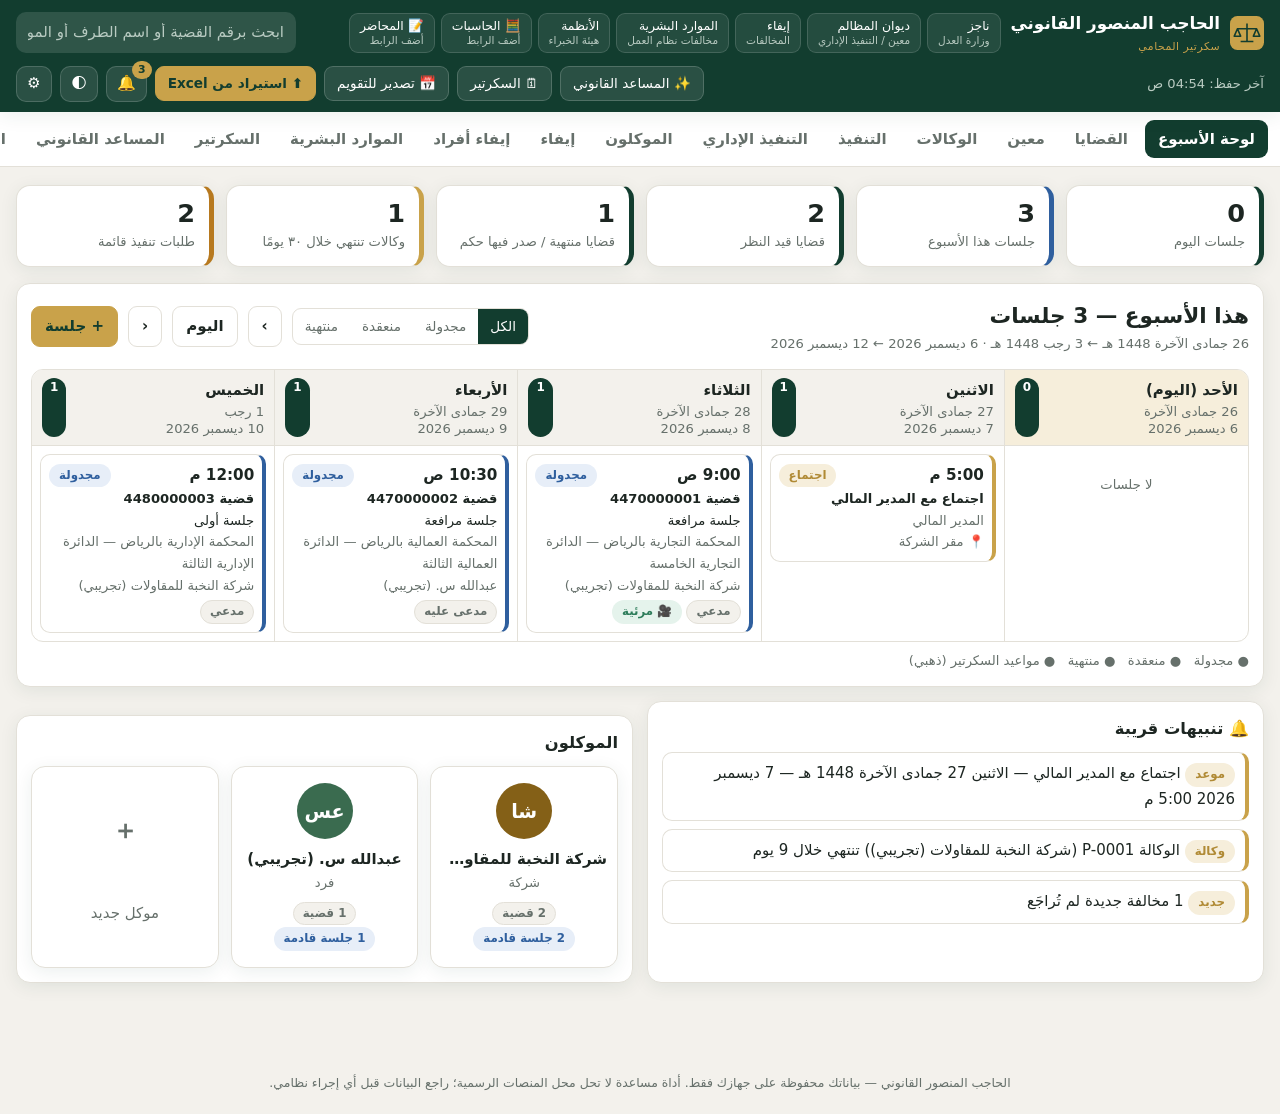
==== hajib/index.html @ d21d97fa "Add «الحاجب المنصور القانوني» legal office app (hajib/) Static single-page app for a Saudi law offic" ====
<!DOCTYPE html>
<html lang="ar" dir="rtl">
<head>
<meta charset="UTF-8">
<meta name="viewport" content="width=device-width, initial-scale=1.0">
<meta name="color-scheme" content="light dark">
<meta name="description" content="الحاجب المنصور القانوني — لوحة واحدة للقضايا والجلسات والوكالات والتنفيذ والمخالفات، مع السكرتير القانوني والتقارير">
<meta name="theme-color" content="#123d2f">
<meta name="referrer" content="no-referrer">
<title>الحاجب المنصور القانوني</title>
<link rel="icon" type="image/svg+xml" href="data:image/svg+xml,%3Csvg xmlns='http://www.w3.org/2000/svg' viewBox='0 0 64 64'%3E%3Crect width='64' height='64' rx='14' fill='%23c9a24a'/%3E%3Cpath d='M32 14v34M20 48h24M14 24h36M14 24l-6 14h12zM50 24l-6 14h12z' stroke='%23123d2f' stroke-width='3' fill='none' stroke-linejoin='round'/%3E%3C/svg%3E">
<script src="xlsx.full.min.js" defer></script>
<style>
:root{
  --pri:#123d2f; --pri-2:#1b5442; --gold:#c9a24a; --gold-2:#b08a35; --gold-soft:#f6eedb;
  --bg:#f3f1ec; --card:#fff; --line:#e3e0d8; --ink:#1d2622; --muted:#66706b;
  --ok:#2e7d5b; --ok-soft:#e5f3ec; --warn:#b7791f; --warn-soft:#fbf1df; --bad:#b23b3b; --bad-soft:#fbe9e9;
  --info:#2f5f9e; --info-soft:#e7eef8; --shadow:0 4px 18px rgba(18,61,47,.08); --r:14px;
}
:root[data-theme="dark"]{
  --pri:#0e2f24; --pri-2:#174636; --gold:#d6b25c; --gold-2:#c9a24a; --gold-soft:#3a3220;
  --bg:#0d1714; --card:#15231e; --line:#26392f; --ink:#e7eee9; --muted:#9fb1a8;
  --ok-soft:#173428; --warn-soft:#3a2f18; --bad-soft:#3a1f1f; --info-soft:#1b2a3d; --shadow:0 4px 18px rgba(0,0,0,.35);
}
@media (prefers-color-scheme:dark){
  :root:not([data-theme="light"]){
    --pri:#0e2f24; --pri-2:#174636; --gold:#d6b25c; --gold-2:#c9a24a; --gold-soft:#3a3220;
    --bg:#0d1714; --card:#15231e; --line:#26392f; --ink:#e7eee9; --muted:#9fb1a8;
    --ok-soft:#173428; --warn-soft:#3a2f18; --bad-soft:#3a1f1f; --info-soft:#1b2a3d; --shadow:0 4px 18px rgba(0,0,0,.35);
  }
}
*{box-sizing:border-box}
html,body{margin:0}
body{font-family:"Segoe UI",Tahoma,system-ui,-apple-system,sans-serif;background:var(--bg);color:var(--ink);line-height:1.65;font-size:15px}
button,input,select,textarea{font:inherit;color:inherit}
a{color:var(--gold-2)}
.hidden{display:none!important}
.muted{color:var(--muted)} .sm{font-size:.82rem} .b{font-weight:700}
/* top */
.top{background:var(--pri);color:#fff;position:sticky;top:0;z-index:40;box-shadow:var(--shadow)}
.top-row{display:flex;align-items:center;gap:10px;padding:10px 16px;flex-wrap:wrap}
.brand{display:flex;align-items:center;gap:10px;font-weight:800;font-size:1.05rem;white-space:nowrap}
.brand small{display:block;font-weight:500;font-size:.68rem;color:var(--gold);letter-spacing:.5px}
.portals{display:flex;gap:6px;flex-wrap:wrap}
.portal{background:rgba(255,255,255,.08);border:1px solid rgba(255,255,255,.14);color:#fff;text-decoration:none;border-radius:9px;padding:4px 10px;font-size:.78rem;line-height:1.3}
.portal small{display:block;color:#b9cbc2;font-size:.66rem}
.portal:hover{background:rgba(255,255,255,.16)}
.portal.gold{background:var(--gold);color:var(--pri);border-color:var(--gold)} .portal.gold small{color:var(--pri)}
.sp{flex:1}
.gsearch{position:relative;min-width:200px;flex:0 1 280px}
.gsearch input{width:100%;border:none;border-radius:10px;padding:8px 12px;background:rgba(255,255,255,.12);color:#fff}
.gsearch input::placeholder{color:#b9cbc2}
.gres{position:absolute;top:110%;inset-inline:0;background:var(--card);color:var(--ink);border-radius:10px;box-shadow:0 10px 30px rgba(0,0,0,.25);max-height:360px;overflow:auto;z-index:60}
.gres div{padding:9px 12px;border-bottom:1px solid var(--line);cursor:pointer}
.gres div:hover{background:var(--gold-soft)}
.ibtn{background:rgba(255,255,255,.1);border:1px solid rgba(255,255,255,.16);color:#fff;border-radius:10px;height:36px;min-width:36px;padding:0 10px;cursor:pointer;position:relative}
.ibtn:hover{background:rgba(255,255,255,.2)}
.dot-n{position:absolute;top:-6px;inset-inline-start:-6px;background:var(--gold);color:var(--pri);border-radius:20px;font-size:.68rem;padding:0 6px;font-weight:800}
.tool-row{display:flex;gap:8px;padding:0 16px 10px;flex-wrap:wrap;align-items:center}
.tbtn{background:rgba(255,255,255,.1);border:1px solid rgba(255,255,255,.18);color:#fff;border-radius:9px;padding:5px 12px;cursor:pointer;font-size:.85rem}
.tbtn.gold{background:var(--gold);color:var(--pri);border-color:var(--gold);font-weight:700}
.nav{display:flex;gap:4px;overflow-x:auto;background:var(--card);border-bottom:1px solid var(--line);padding:8px 12px;position:sticky;z-index:30;scrollbar-width:thin}
.nav button{border:none;background:transparent;padding:7px 13px;border-radius:9px;cursor:pointer;white-space:nowrap;color:var(--muted);font-weight:600}
.nav button.on{background:var(--pri);color:#fff}
.nav button:hover:not(.on){background:var(--gold-soft);color:var(--ink)}
main{max-width:1280px;margin:0 auto;padding:18px 16px 70px}
h1{font-size:1.35rem;margin:0}
.head{display:flex;align-items:center;gap:10px;flex-wrap:wrap;margin-bottom:14px}
/* kpis */
.kpis{display:grid;grid-template-columns:repeat(auto-fit,minmax(150px,1fr));gap:12px;margin-bottom:16px}
.kpi{background:var(--card);border:1px solid var(--line);border-radius:var(--r);padding:12px 14px;box-shadow:var(--shadow);border-inline-start:5px solid var(--pri)}
.kpi b{display:block;font-size:1.6rem;line-height:1.2}
.kpi span{color:var(--muted);font-size:.82rem}
.kpi.g{border-inline-start-color:var(--gold)} .kpi.r{border-inline-start-color:var(--bad)} .kpi.o{border-inline-start-color:var(--warn)} .kpi.i{border-inline-start-color:var(--info)}
.card{background:var(--card);border:1px solid var(--line);border-radius:var(--r);box-shadow:var(--shadow);padding:14px}
.card+.card{margin-top:14px}
.card h3{margin:0 0 10px;font-size:1.02rem}
/* buttons */
.btn{border:1px solid var(--line);background:var(--card);border-radius:9px;padding:7px 13px;cursor:pointer;font-weight:600;white-space:nowrap}
.btn:hover{border-color:var(--gold)}
.btn.p{background:var(--pri);border-color:var(--pri);color:#fff}
.btn.g{background:var(--gold);border-color:var(--gold);color:var(--pri)}
.btn.d{color:var(--bad)} .btn.d:hover{border-color:var(--bad)}
.btn.s{padding:4px 9px;font-size:.8rem}
.seg{display:inline-flex;border:1px solid var(--line);border-radius:9px;overflow:hidden;background:var(--card)}
.seg button{border:none;background:transparent;padding:6px 12px;cursor:pointer;font-size:.85rem;color:var(--muted)}
.seg button.on{background:var(--pri);color:#fff}
.filters{display:flex;gap:8px;flex-wrap:wrap;align-items:center;margin-bottom:12px}
.filters input,.filters select{border:1px solid var(--line);background:var(--card);border-radius:9px;padding:7px 10px}
.filters input[type=search]{flex:1;min-width:180px}
/* pills */
.pill{display:inline-block;border-radius:20px;padding:1px 9px;font-size:.74rem;font-weight:700;white-space:nowrap;border:1px solid transparent}
.p-ok{background:var(--ok-soft);color:var(--ok)} .p-warn{background:var(--warn-soft);color:var(--warn)} .p-bad{background:var(--bad-soft);color:var(--bad)}
.p-info{background:var(--info-soft);color:var(--info)} .p-mut{background:var(--bg);color:var(--muted);border-color:var(--line)} .p-gold{background:var(--gold-soft);color:var(--gold-2)}
/* tables */
.tw{overflow-x:auto;border:1px solid var(--line);border-radius:12px;background:var(--card)}
table.t{width:100%;border-collapse:collapse;font-size:.88rem}
table.t th{background:var(--pri);color:#fff;text-align:start;padding:9px 10px;font-weight:700;white-space:nowrap;position:sticky;top:0}
table.t td{padding:9px 10px;border-bottom:1px solid var(--line);vertical-align:top}
table.t tr:hover td{background:var(--gold-soft)}
table.t tr.click{cursor:pointer}
.acts{display:flex;gap:4px;flex-wrap:wrap}
.empty{padding:28px;text-align:center;color:var(--muted)}
/* week */
.week{display:grid;grid-template-columns:repeat(var(--cols,5),minmax(170px,1fr));gap:0;border:1px solid var(--line);border-radius:12px;overflow:hidden;background:var(--card)}
.wcol{border-inline-start:1px solid var(--line);min-height:260px;display:flex;flex-direction:column}
.wcol:first-child{border-inline-start:none}
.whead{background:var(--bg);padding:8px 10px;border-bottom:1px solid var(--line);display:flex;justify-content:space-between;gap:6px}
.whead.today{background:var(--gold-soft)}
.whead b{display:block} .whead .sm{line-height:1.3}
.wbody{padding:8px;display:flex;flex-direction:column;gap:8px;flex:1}
.sess{border:1px solid var(--line);border-inline-start:4px solid var(--info);border-radius:10px;padding:8px;cursor:pointer;background:var(--card);font-size:.82rem}
.sess:hover{border-color:var(--gold)}
.sess.held{border-inline-start-color:var(--ok)} .sess.ended{border-inline-start-color:var(--muted)} .sess.ev{border-inline-start-color:var(--gold)}
.sess .tm{font-weight:800;font-size:.95rem;display:flex;justify-content:space-between;align-items:center}
.cnt{background:var(--pri);color:#fff;border-radius:20px;padding:0 8px;font-size:.75rem;font-weight:700}
/* client tiles */
.tiles{display:grid;grid-template-columns:repeat(auto-fill,minmax(150px,1fr));gap:12px}
.tile{background:var(--card);border:1px solid var(--line);border-radius:var(--r);padding:16px 10px;text-align:center;cursor:pointer;box-shadow:var(--shadow)}
.tile:hover{border-color:var(--gold);transform:translateY(-2px)}
.av{width:56px;height:56px;border-radius:50%;margin:0 auto 8px;display:grid;place-items:center;color:#fff;font-weight:800;font-size:1.2rem}
/* modal */
#modals .ov{position:fixed;inset:0;background:rgba(6,20,15,.55);display:grid;place-items:center;padding:14px;z-index:100}
.md{background:var(--card);border-radius:16px;width:100%;max-width:560px;max-height:92vh;display:flex;flex-direction:column;box-shadow:0 20px 60px rgba(0,0,0,.4);border:1px solid var(--line)}
.md.lg{max-width:980px}
.md-h{background:var(--pri);color:#fff;padding:13px 16px;border-radius:16px 16px 0 0;display:flex;align-items:center;gap:8px}
.md-h .x{margin-inline-start:auto;background:rgba(255,255,255,.12);border:none;color:#fff;border-radius:8px;width:32px;height:32px;cursor:pointer}
.md-b{padding:16px;overflow:auto}
.md-f{padding:12px 16px;border-top:1px solid var(--line);display:flex;gap:8px;flex-wrap:wrap}
.fg{display:grid;grid-template-columns:1fr 1fr;gap:10px 12px}
.fd label{display:block;font-weight:600;font-size:.84rem;margin-bottom:4px}
.fd input,.fd select,.fd textarea{width:100%;border:1px solid var(--line);background:var(--bg);border-radius:9px;padding:8px 10px}
.fd textarea{min-height:76px;resize:vertical}
.fd.full{grid-column:1/-1}
.fd .hint{color:var(--muted);font-size:.76rem;margin-top:3px}
.tabs{display:flex;gap:4px;flex-wrap:wrap;border-bottom:1px solid var(--line);margin:-4px 0 12px;padding-bottom:8px}
.tabs button{border:1px solid var(--line);background:var(--card);border-radius:8px;padding:5px 11px;cursor:pointer;font-size:.84rem}
.tabs button.on{background:var(--pri);color:#fff;border-color:var(--pri)}
.kv{display:grid;grid-template-columns:repeat(auto-fit,minmax(200px,1fr));gap:8px}
.kv div{background:var(--bg);border:1px solid var(--line);border-radius:9px;padding:7px 10px}
.kv span{display:block;color:var(--muted);font-size:.74rem}
.note{border:1px solid var(--line);border-inline-start:4px solid var(--gold);border-radius:10px;padding:8px 10px;margin-bottom:8px;background:var(--card)}
.banner{border-radius:12px;padding:10px 14px;margin-bottom:12px;border:1px solid var(--line)}
.banner.w{background:var(--warn-soft);border-color:#ecd6a8} .banner.i{background:var(--info-soft)} .banner.r{background:var(--bad-soft)}
.chat{display:flex;flex-direction:column;gap:8px;max-height:420px;overflow:auto;padding:4px}
.msg{padding:9px 12px;border-radius:12px;white-space:pre-wrap;max-width:92%}
.msg.u{background:var(--pri);color:#fff;align-self:flex-start}
.msg.a{background:var(--bg);border:1px solid var(--line);align-self:flex-end}
.chips{display:flex;gap:6px;flex-wrap:wrap;margin:8px 0}
.chip{border:1px solid var(--line);background:var(--card);border-radius:20px;padding:4px 11px;cursor:pointer;font-size:.8rem}
.chip:hover{border-color:var(--gold)}
.drop{border:2px dashed var(--line);border-radius:12px;padding:18px;text-align:center;color:var(--muted);cursor:pointer}
.drop:hover,.drop.on{border-color:var(--gold);color:var(--gold-2)}
#toasts{position:fixed;bottom:18px;left:50%;transform:translateX(-50%);z-index:300;display:flex;flex-direction:column;gap:6px;align-items:center}
.toast{background:var(--pri);color:#fff;padding:9px 16px;border-radius:11px;box-shadow:var(--shadow);font-weight:600}
.toast.ok{background:var(--ok)} .toast.err{background:var(--bad)}
.grid2{display:grid;grid-template-columns:1fr 1fr;gap:14px}
@media(max-width:760px){.top{position:static}.portal small{display:none}.portal{padding:3px 8px}.tool-row .tbtn{padding:4px 8px;font-size:.8rem}.gsearch{flex:1 1 100%}.grid2,.fg{grid-template-columns:1fr}.brand small{display:none}.week{grid-template-columns:1fr}.wcol{border-inline-start:none;border-top:1px solid var(--line);min-height:auto}}
footer{text-align:center;color:var(--muted);font-size:.78rem;padding:20px}
</style>
</head>
<body>
<header class="top">
  <div class="top-row">
    <div class="brand">
      <svg width="34" height="34" viewBox="0 0 64 64"><rect width="64" height="64" rx="14" fill="#c9a24a"/><path d="M32 14v34M20 48h24M14 24h36M14 24l-6 14h12zM50 24l-6 14h12z" stroke="#123d2f" stroke-width="3" fill="none" stroke-linejoin="round"/></svg>
      <div>الحاجب المنصور القانوني<small id="brandSub">سكرتير المحامي</small></div>
    </div>
    <nav class="portals" id="portals"></nav>
    <span class="sp"></span>
    <div class="gsearch"><input id="gq" placeholder="ابحث برقم القضية أو اسم الطرف أو الموكل..." autocomplete="off"><div class="gres hidden" id="gres"></div></div>
  </div>
  <div class="tool-row">
    <span class="sm" style="color:#b9cbc2" id="lastSave">—</span>
    <span class="sp"></span>
    <button class="tbtn" data-act="go" data-v="assistant">✨ المساعد القانوني</button>
    <button class="tbtn" data-act="go" data-v="secretary">🗓 السكرتير</button>
    <button class="tbtn" data-act="exportICS" title="أضف الجلسات والمواعيد لتقويم جوالك مع التنبيهات">📅 تصدير للتقويم</button>
    <button class="tbtn gold" data-act="openImport">⬆ استيراد من Excel</button>
    <button class="ibtn" data-act="alerts" title="التنبيهات">🔔<span class="dot-n hidden" id="alertN"></span></button>
    <button class="ibtn" data-act="theme" title="الوضع الليلي">🌓</button>
    <button class="ibtn" data-act="settings" title="الإعدادات">⚙</button>
  </div>
</header>
<nav class="nav" id="nav"></nav>
<main id="app"></main>
<footer>الحاجب المنصور القانوني — بياناتك محفوظة على جهازك فقط. أداة مساعدة لا تحل محل المنصات الرسمية؛ راجع البيانات قبل أي إجراء نظامي.</footer>
<div id="modals"></div>
<div id="toasts"></div>

<script>
"use strict";
/* ======================================================================
   الحاجب المنصور القانوني — تطبيق ويب في ملف واحد
   التخزين: IndexedDB (بيانات + مستندات) مع قفل وتشفير اختياري AES-GCM
   ====================================================================== */

/* ---------------- IndexedDB ---------------- */
const DB_NAME="hajib_db";let _db=null;
function openDB(){return new Promise((res,rej)=>{const r=indexedDB.open(DB_NAME,1);
  r.onupgradeneeded=e=>{const d=e.target.result;["kv","files"].forEach(s=>{if(!d.objectStoreNames.contains(s))d.createObjectStore(s);});};
  r.onsuccess=e=>{_db=e.target.result;res(_db);};r.onerror=()=>rej(r.error);});}
const idb=(store,mode,fn)=>new Promise((res,rej)=>{const q=fn(_db.transaction(store,mode).objectStore(store));q.onsuccess=()=>res(q.result);q.onerror=()=>rej(q.error);});
const idbGet=(s,k)=>idb(s,"readonly",o=>o.get(k));
const idbSet=(s,k,v)=>idb(s,"readwrite",o=>o.put(v,k));
const idbDel=(s,k)=>idb(s,"readwrite",o=>o.delete(k));
const idbKeys=s=>idb(s,"readonly",o=>o.getAllKeys());

/* ---------------- Crypto ---------------- */
let KEY=null;
const b64={enc:b=>{const u=new Uint8Array(b);let s="";for(let i=0;i<u.length;i+=32768)s+=String.fromCharCode.apply(null,u.subarray(i,i+32768));return btoa(s);},
  dec:s=>{const bin=atob(s);const a=new Uint8Array(bin.length);for(let i=0;i<bin.length;i++)a[i]=bin.charCodeAt(i);return a;}};
async function deriveKey(pass,salt){const base=await crypto.subtle.importKey("raw",new TextEncoder().encode(pass),"PBKDF2",false,["deriveKey"]);
  return crypto.subtle.deriveKey({name:"PBKDF2",salt:b64.dec(salt),iterations:150000,hash:"SHA-256"},base,{name:"AES-GCM",length:256},false,["encrypt","decrypt"]);}
async function encObj(k,o){const iv=crypto.getRandomValues(new Uint8Array(12));const ct=await crypto.subtle.encrypt({name:"AES-GCM",iv},k,new TextEncoder().encode(JSON.stringify(o)));return{enc:true,iv:b64.enc(iv),ct:b64.enc(ct)};}
async function decObj(k,w){const pt=await crypto.subtle.decrypt({name:"AES-GCM",iv:b64.dec(w.iv)},k,b64.dec(w.ct));return JSON.parse(new TextDecoder().decode(pt));}
async function encBlob(k,blob){const iv=crypto.getRandomValues(new Uint8Array(12));const ct=await crypto.subtle.encrypt({name:"AES-GCM",iv},k,await blob.arrayBuffer());return{enc:true,iv:b64.enc(iv),ct:b64.enc(ct),type:blob.type};}
async function decBlob(k,w){const pt=await crypto.subtle.decrypt({name:"AES-GCM",iv:b64.dec(w.iv)},k,b64.dec(w.ct));return new Blob([pt],{type:w.type||""});}
async function putFile(id,blob){await idbSet("files",id,KEY?await encBlob(KEY,blob):blob);}
async function getFile(id){const v=await idbGet("files",id);if(!v)return null;if(v.enc){if(!KEY)throw new Error("locked");return decBlob(KEY,v);}return v;}

/* ---------------- State ---------------- */
const DEF_SETTINGS={office:"",lawyer:"",remindMins:"30,10",appealDays:30,violP1:60,violP2:60,calcUrl:"",minutesUrl:"",apiKey:"",model:"claude-sonnet-5-5",notify:false,letterhead:true};
let S={clients:[],cases:[],poas:[],execs:[],viols:[],events:[],laws:[],changes:[],settings:{...DEF_SETTINGS}};
let saveT=null;
function save(){clearTimeout(saveT);saveT=setTimeout(async()=>{try{await idbSet("kv","state",KEY?await encObj(KEY,S):S);
  $("#lastSave").textContent="آخر حفظ: "+new Date().toLocaleTimeString("ar-SA-u-nu-latn",{hour:"2-digit",minute:"2-digit"});}catch(e){toast("تعذّر الحفظ: "+e.message,"err");}},200);}
async function load(){let s=await idbGet("kv","state");if(s&&s.enc)s=await decObj(KEY,s);
  if(s&&s.cases){S=Object.assign({clients:[],cases:[],poas:[],execs:[],viols:[],events:[],laws:[],changes:[]},s);S.settings={...DEF_SETTINGS,...(s.settings||{})};}}
function logChange(text,ref){S.changes.unshift({id:uid(),at:new Date().toISOString(),text,ref:ref||null,read:false});if(S.changes.length>500)S.changes.length=500;}

/* ---------------- Utils ---------------- */
const $=(q,r=document)=>r.querySelector(q);
const $$=(q,r=document)=>[...r.querySelectorAll(q)];
const uid=()=>Date.now().toString(36)+Math.random().toString(36).slice(2,8);
const esc=t=>String(t==null?"":t).replace(/[&<>"']/g,c=>({"&":"&amp;","<":"&lt;",">":"&gt;",'"':"&quot;","'":"&#39;"}[c]));
const num=v=>{const n=Number(String(v==null?"":v).replace(/[٠-٩]/g,d=>"٠١٢٣٤٥٦٧٨٩".indexOf(d)).replace(/[^\d.\-]/g,""));return isNaN(n)?0:n;};
const money=v=>num(v).toLocaleString("en-US")+" ر.س";
const pad=n=>String(n).padStart(2,"0");
const isoD=d=>d.getFullYear()+"-"+pad(d.getMonth()+1)+"-"+pad(d.getDate());
const todayISO=()=>isoD(new Date());
const addDays=(iso,n)=>{const d=new Date(iso+"T00:00:00");d.setDate(d.getDate()+Number(n));return isoD(d);};
const dt=(date,time)=>new Date((date||todayISO())+"T"+(time||"00:00")+":00");
function daysTo(iso){if(!iso)return null;const a=new Date(iso+"T00:00:00"),b=new Date(todayISO()+"T00:00:00");return Math.round((a-b)/864e5);}
const FG=new Intl.DateTimeFormat("ar-SA-u-ca-gregory-nu-latn",{day:"numeric",month:"long",year:"numeric"});
const FH=new Intl.DateTimeFormat("ar-SA-u-ca-islamic-umalqura-nu-latn",{day:"numeric",month:"long",year:"numeric"});
const FHs=new Intl.DateTimeFormat("ar-SA-u-ca-islamic-umalqura-nu-latn",{day:"numeric",month:"long"});
const FW=new Intl.DateTimeFormat("ar-SA",{weekday:"long"});
const gD=iso=>iso?FG.format(new Date(iso+"T12:00:00")):"—";
const hD=iso=>iso?FH.format(new Date(iso+"T12:00:00")):"—";
const wD=iso=>iso?FW.format(new Date(iso+"T12:00:00")):"";
const both=iso=>iso?`${wD(iso)} ${hD(iso)} — ${gD(iso)}`:"—";
function tm(t){if(!t)return"";let[h,m]=t.split(":").map(Number);const p=h<12?"ص":"م";h=h%12||12;return h+":"+pad(m)+" "+p;}
function initials(n){const p=String(n||"؟").trim().split(/\s+/);return(p[0]||"")[0]+((p[1]||"")[0]||"");}
const PAL=["#123d2f","#7a4b2b","#2f5f9e","#5a3d6b","#8a2d3b","#3a6b4f","#846017","#255e70"];
const colorOf=s=>{let h=0;for(const c of String(s))h=(h*31+c.charCodeAt(0))>>>0;return PAL[h%PAL.length];};
function toast(m,k=""){const e=document.createElement("div");e.className="toast "+k;e.textContent=m;$("#toasts").appendChild(e);setTimeout(()=>e.remove(),2800);}
function download(blob,name){const u=URL.createObjectURL(blob);const a=document.createElement("a");a.href=u;a.download=name;document.body.appendChild(a);a.click();a.remove();setTimeout(()=>URL.revokeObjectURL(u),5000);}
const humanSize=b=>b<1024?b+" B":b<1048576?(b/1024).toFixed(1)+" KB":(b/1048576).toFixed(1)+" MB";
const clientName=id=>(S.clients.find(c=>c.id===id)||{}).name||"";
const getCase=id=>S.cases.find(c=>c.id===id);
function remainPill(d,warnAt=30){if(d==null)return'<span class="pill p-mut">—</span>';if(d<0)return`<span class="pill p-mut">منتهية منذ ${-d} يوم</span>`;
  if(d===0)return'<span class="pill p-bad">اليوم</span>';return`<span class="pill ${d<=7?"p-bad":d<=warnAt?"p-warn":"p-ok"}">${d} يوم</span>`;}

/* ---------------- Labels ---------------- */
const CASE_ST={open:["قيد النظر","p-info"],judged:["صدر فيها حكم","p-gold"],closed:["منتهية","p-mut"]};
const SESS_ST={scheduled:["مجدولة","p-info"],held:["منعقدة","p-ok"],ended:["منتهية","p-mut"]};
const CAT={najiz:"ناجز — وزارة العدل",muin:"معين — ديوان المظالم"};
const EXEC_ST={active:["قيد التنفيذ","p-info"],waiting:["بانتظار الرد","p-warn"],paid:["مسدد","p-ok"],ended:["منتهي","p-mut"]};
const VSRC={efaa:"إيفاء — المنشآت",ind:"إيفاء أفراد",hrsd:"الموارد البشرية"};
const VST={unpaid:["لم تُسدَّد","p-bad"],paid:["مسدَّدة","p-ok"],objection:["عليها اعتراض أو تسوية","p-warn"],enforce:["محوّلة للتنفيذ","p-bad"]};
const pill=(map,k)=>{const v=map[k]||[k||"—","p-mut"];return`<span class="pill ${v[1]}">${esc(v[0])}</span>`;};

/* ---------------- Derived ---------------- */
function allSessions(){const out=[];S.cases.forEach(c=>(c.sessions||[]).forEach(s=>out.push({...s,caseId:c.id,c})));return out.sort((a,b)=>dt(a.date,a.time)-dt(b.date,b.time));}
function nextSession(c){const t=todayISO();return(c.sessions||[]).filter(s=>s.date>=t&&s.status!=="ended").sort((a,b)=>dt(a.date,a.time)-dt(b.date,b.time))[0]||null;}
function lastSession(c){const t=todayISO();return(c.sessions||[]).filter(s=>s.date<t).sort((a,b)=>dt(b.date,b.time)-dt(a.date,a.time))[0]||null;}
function priority(c){const n=nextSession(c);const d=n?daysTo(n.date):null;if(d!=null&&d<=3)return["عاجل","p-bad",0];if(d!=null&&d<=14)return["متابعة","p-warn",1];return["مستقر","p-ok",2];}
function appealInfo(j){const base=j.received||j.date;if(!base)return null;const days=Number(j.appealDays||S.settings.appealDays||30);const end=addDays(base,days);return{end,left:daysTo(end)};}
function violDeadlines(v){if(!v.date)return null;const p1=addDays(v.date,S.settings.violP1),p2=addDays(p1,S.settings.violP2);const l1=daysTo(p1),l2=daysTo(p2);
  let action,left,cls;if(v.status==="paid"){action="مسددة — لا إجراء";left=null;cls="p-ok";}
  else if(l1>=0){action="تقديم تظلم أمام الجهة المصدرة";left=l1;cls=l1<=7?"p-bad":"p-info";}
  else if(l2>=0){action="التظلم أمام ديوان المظالم قبل انتهاء المهلة";left=l2;cls=l2<=7?"p-bad":"p-warn";}
  else{action="انتهت المهل — مراجعة قانونية";left=null;cls="p-mut";}
  return{p1,p2,l1,l2,action,left,cls};}
function alertsList(){const out=[];const now=new Date();
  allSessions().forEach(s=>{if(s.status==="ended")return;const ms=dt(s.date,s.time)-now;if(ms>0&&ms<=36e5*48)out.push({t:"جلسة",txt:`${s.kind||"جلسة"} — قضية ${s.c.no||""} — ${both(s.date)} ${tm(s.time)}`,act:"case",id:s.caseId});});
  S.events.forEach(e=>{if(e.done)return;const ms=dt(e.date,e.time)-now;if(ms>-36e5&&ms<=36e5*48)out.push({t:"موعد",txt:`${e.title} — ${both(e.date)} ${tm(e.time)}`,act:"go",v:"secretary"});});
  S.poas.forEach(p=>{const d=daysTo(p.expires);if(d!=null&&d>=0&&d<=30)out.push({t:"وكالة",txt:`الوكالة ${p.no||""} (${clientName(p.clientId)}) تنتهي خلال ${d} يوم`,act:"go",v:"poas"});});
  S.cases.forEach(c=>(c.judgments||[]).forEach(j=>{const a=appealInfo(j);if(a&&a.left>=0&&a.left<=10&&!j.appealed)out.push({t:"مهلة اعتراض",txt:`حكم القضية ${c.no||""}: تنتهي مهلة الاعتراض خلال ${a.left} يوم (${gD(a.end)})`,act:"case",id:c.id});}));
  S.viols.forEach(v=>{const d=violDeadlines(v);if(d&&d.left!=null&&d.left<=7)out.push({t:"مخالفة",txt:`${v.entity}: ${d.action} — متبقٍ ${d.left} يوم`,act:"go",v:"viol_"+v.src});});
  const nv=S.viols.filter(v=>v.isNew).length;if(nv)out.push({t:"جديد",txt:`${nv} مخالفة جديدة لم تُراجَع`,act:"go",v:"viol_efaa"});
  return out;}

/* ---------------- Modal stack ---------------- */
function modal(title,body,{lg=false,foot="",onMount}={}){const ov=document.createElement("div");ov.className="ov";
  ov.innerHTML=`<div class="md ${lg?"lg":""}"><div class="md-h"><b>${esc(title)}</b><button class="x" title="إغلاق">✕</button></div><div class="md-b">${body}</div>${foot?`<div class="md-f">${foot}</div>`:""}</div>`;
  $("#modals").appendChild(ov);const close=()=>ov.remove();ov.querySelector(".x").onclick=close;
  ov.addEventListener("mousedown",e=>{if(e.target===ov)close();});
  onMount&&onMount(ov,close);const f=ov.querySelector(".md-b input:not([type=checkbox]),.md-b select,.md-b textarea");f&&setTimeout(()=>f.focus(),30);return{ov,close};}
function confirmBox(msg){return confirm(msg);}

/* generic form */
function fieldHTML(f,v){const val=v==null?(f.def==null?"":f.def):v;const id="f_"+f.k;let inp;
  if(f.t==="select")inp=`<select id="${id}">${f.opts.map(o=>{const[k,l]=Array.isArray(o)?o:[o,o];return`<option value="${esc(k)}" ${String(k)===String(val)?"selected":""}>${esc(l)}</option>`;}).join("")}</select>`;
  else if(f.t==="textarea")inp=`<textarea id="${id}" placeholder="${esc(f.ph||"")}">${esc(val)}</textarea>`;
  else if(f.t==="check")return`<div class="fd ${f.full?"full":""}"><label style="display:flex;gap:8px;align-items:center;cursor:pointer"><input type="checkbox" id="${id}" ${val?"checked":""} style="width:auto"> ${esc(f.l)}</label></div>`;
  else if(f.t==="client")inp=`<input id="${id}" list="dl_clients" value="${esc(clientName(val)||val||"")}" placeholder="اكتب اسم الموكل أو اختره"><datalist id="dl_clients">${S.clients.map(c=>`<option value="${esc(c.name)}">`).join("")}</datalist>`;
  else inp=`<input id="${id}" type="${f.t||"text"}" value="${esc(val)}" placeholder="${esc(f.ph||"")}" ${f.t==="number"?'step="any"':""}>`;
  return`<div class="fd ${f.full?"full":""}"><label>${esc(f.l)}${f.req?" *":""}</label>${inp}${f.hint?`<div class="hint">${esc(f.hint)}</div>`:""}</div>`;}
function resolveClient(name){name=String(name||"").trim();if(!name)return"";let c=S.clients.find(x=>x.name===name);
  if(!c){c={id:uid(),name,type:"فرد",phone:"",email:"",idno:"",notes:""};S.clients.push(c);logChange("أُضيف موكل جديد: "+name);}return c.id;}
function readForm(ov,fields){const o={};for(const f of fields){const el=ov.querySelector("#f_"+f.k);if(!el)continue;
  let v=f.t==="check"?el.checked:el.value.trim();if(f.t==="number")v=v===""?"":num(v);if(f.t==="client")v=resolveClient(v);o[f.k]=v;}
  for(const f of fields)if(f.req&&(o[f.k]===""||o[f.k]==null)){toast("الحقل «"+f.l+"» مطلوب","err");return null;}return o;}
function formModal(title,fields,obj,onSave,{extraFoot=""}={}){
  modal(title,`<div class="fg">${fields.map(f=>fieldHTML(f,obj?obj[f.k]:undefined)).join("")}</div>`,{
    foot:`<button class="btn g" data-role="save">حفظ</button><button class="btn" data-role="cancel">إلغاء</button>${extraFoot}`,
    onMount:(ov,close)=>{ov.querySelector('[data-role=cancel]').onclick=close;
      ov.querySelector('[data-role=save]').onclick=()=>{const v=readForm(ov,fields);if(!v)return;if(onSave(v,close)!==false){close();save();refresh();toast("تم الحفظ","ok");}};}});}

/* ---------------- Field specs ---------------- */
const F_CASE=[
  {k:"no",l:"رقم القضية",req:true},{k:"cat",l:"المنصة",t:"select",opts:Object.entries(CAT),def:"najiz"},
  {k:"court",l:"المحكمة"},{k:"circuit",l:"الدائرة"},
  {k:"type",l:"التصنيف / نوع الدعوى",ph:"عمالية، تجارية، إدارية..."},{k:"status",l:"حالة القضية",t:"select",opts:Object.entries(CASE_ST).map(([k,v])=>[k,v[0]]),def:"open"},
  {k:"clientId",l:"الموكل",t:"client"},{k:"role",l:"صفة الموكل",t:"select",opts:["مدعي","مدعى عليه","طالب","مطلوب ضده","متدخل"],def:"مدعي"},
  {k:"opponent",l:"الخصم"},{k:"filed",l:"تاريخ القيد",t:"date"},
  {k:"subject",l:"موضوع الدعوى",t:"textarea",full:true},{k:"claims",l:"الطلبات في الدعوى",t:"textarea",full:true}];
const F_SESS=[{k:"date",l:"التاريخ",t:"date",req:true},{k:"time",l:"الوقت",t:"time",def:"09:00"},
  {k:"kind",l:"نوع الجلسة",t:"select",opts:["جلسة أولى","جلسة مرافعة","جلسة صلح","جلسة نطق بالحكم","جلسة تحضيرية","جلسة خبرة"],def:"جلسة مرافعة"},
  {k:"status",l:"الحالة",t:"select",opts:Object.entries(SESS_ST).map(([k,v])=>[k,v[0]]),def:"scheduled"},
  {k:"virtual",l:"جلسة مرئية",t:"check"},{k:"link",l:"رابط الجلسة المرئية",t:"url"},{k:"result",l:"ما دار في الجلسة / النتيجة",t:"textarea",full:true}];
const F_JUDG=[{k:"no",l:"رقم الحكم"},{k:"degree",l:"درجة الحكم",t:"select",opts:["ابتدائي","استئناف","نهائي","مستعجل"],def:"ابتدائي"},
  {k:"date",l:"تاريخ الحكم",t:"date",req:true},{k:"received",l:"تاريخ استلام الحكم",t:"date",hint:"تُحسب مهلة الاعتراض منه، وإن تُرك فمن تاريخ الحكم"},
  {k:"appealDays",l:"مدة الاعتراض (يوم)",t:"number",hint:"افتراضي من الإعدادات — تحقّق من المدة النظامية لنوع الحكم"},{k:"judge",l:"القاضي / الدائرة"},
  {k:"ruling",l:"منطوق الحكم",t:"textarea",full:true},{k:"reasons",l:"الأسباب",t:"textarea",full:true},{k:"appealed",l:"تم تقديم الاعتراض",t:"check"}];
const F_POA=[{k:"no",l:"رقم الوكالة",req:true},{k:"clientId",l:"الموكل",t:"client",req:true},
  {k:"kind",l:"نوع الوكالة",t:"select",opts:["وكالة قضائية","وكالة خاصة","وكالة عامة"],def:"وكالة قضائية"},{k:"issued",l:"تاريخ الإصدار",t:"date"},
  {k:"expires",l:"تاريخ الانتهاء",t:"date",req:true},{k:"notes",l:"ملاحظات (أين وصلت الوكالة...)",t:"textarea",full:true}];
const F_EXEC=[{k:"no",l:"رقم الطلب",req:true},{k:"src",l:"المصدر",t:"select",opts:[["najiz","محكمة التنفيذ — ناجز"],["admin","التنفيذ الإداري — ديوان المظالم"]],def:"najiz"},
  {k:"kind",l:"نوع الطلب",ph:"طلب تنفيذ حكم / سند تنفيذي..."},{k:"status",l:"الحالة",t:"select",opts:Object.entries(EXEC_ST).map(([k,v])=>[k,v[0]]),def:"active"},
  {k:"applicant",l:"طالب التنفيذ"},{k:"against",l:"المنفذ ضده / الجهة",req:true},{k:"clientId",l:"الموكل",t:"client"},{k:"filed",l:"تاريخ التقديم",t:"date"},
  {k:"amount",l:"المبلغ المطالب به",t:"number"},{k:"collected",l:"المحصَّل",t:"number"},
  {k:"reason",l:"السند / سبب الطلب"},{k:"deadline",l:"نهاية مهلة الأمر",t:"date"},
  {k:"lastDecision",l:"آخر قرار",full:true},{k:"decisionDate",l:"تاريخ آخر قرار",t:"date"},{k:"notes",l:"ملاحظات",t:"textarea",full:true}];
const F_CLIENT=[{k:"name",l:"الاسم",req:true},{k:"type",l:"النوع",t:"select",opts:["فرد","شركة","منشأة","جهة حكومية"],def:"فرد"},
  {k:"idno",l:"الهوية / السجل التجاري"},{k:"phone",l:"الجوال"},{k:"email",l:"البريد"},{k:"notes",l:"ملاحظات",t:"textarea",full:true}];
const F_VIOL=src=>[
  {k:"entity",l:src==="ind"?"اسم الشخص":"المنشأة",req:true},{k:"entityId",l:src==="ind"?"رقم الهوية / الإقامة":src==="hrsd"?"رقم الملف / السجل":"السجل التجاري"},
  ...(src==="ind"?[{k:"dob",l:"تاريخ الميلاد"}]:[]),
  {k:"no",l:"رقم المخالفة",req:true},{k:"ref",l:src==="hrsd"?"بند المخالفة":"رقم مرجع الجهة"},
  {k:"authority",l:"الجهة المصدرة"},{k:"kind",l:"التصنيف",t:"select",opts:["عامة","مرورية","نظام العمل","أخرى"],def:src==="hrsd"?"نظام العمل":src==="ind"?"مرورية":"عامة"},
  {k:"reason",l:"سبب المخالفة / الوصف",full:true},{k:"date",l:"تاريخ المخالفة",t:"date",req:true},{k:"amount",l:"القيمة (ر.س)",t:"number"},
  {k:"due",l:"تاريخ استحقاق الدفع",t:"date"},{k:"status",l:"الحالة",t:"select",opts:Object.entries(VST).map(([k,v])=>[k,v[0]]),def:"unpaid"},
  {k:"payNo",l:"رقم السداد"},{k:"objNo",l:"رقم الاعتراض / التسوية"},...(src==="hrsd"?[{k:"worker",l:"العامل المخالف"}]:[]),
  {k:"notes",l:"شرح / ملاحظات",t:"textarea",full:true}];
const F_EVENT=[{k:"kind",l:"النوع",t:"select",opts:["موعد","جلسة","جلسة صلح","اجتماع","زيارة","اتصال","مهمة"],def:"موعد"},{k:"title",l:"العنوان / التفاصيل",req:true},
  {k:"person",l:"الشخص / الجهة"},{k:"place",l:"المكان"},{k:"date",l:"التاريخ",t:"date",req:true},{k:"time",l:"الوقت",t:"time",def:"09:00"},
  {k:"repeat",l:"التكرار",t:"select",opts:[["none","مرة واحدة"],["daily","كل يوم"],["weekly","كل أسبوع"],["monthly","كل شهر"]],def:"none"},
  {k:"remindTxt",l:"ذكّرني قبل (بالدقائق، مفصولة بفاصلة)",def:"60",hint:"مثال: 10,60,1440 = قبل ١٠ دقائق وساعة ويوم"},{k:"note",l:"ملاحظة",t:"textarea",full:true}];

/* ---------------- Routing / nav ---------------- */
const NAV=[["week","لوحة الأسبوع"],["cases","القضايا"],["muin","معين"],["poas","الوكالات"],["execs","التنفيذ"],["adminexec","التنفيذ الإداري"],["clients","الموكلون"],
  ["viol_efaa","إيفاء"],["viol_ind","إيفاء أفراد"],["viol_hrsd","الموارد البشرية"],["secretary","السكرتير"],["assistant","المساعد القانوني"],["laws","الأنظمة"],["reports","التقارير"],["changes","التغييرات"]];
let R={v:"week",week:0,wf:"all",cf:{q:"",court:"",st:"",ss:"all"},client:null,vEntity:""};
function go(v){R.v=v;R.vEntity="";refresh();scrollTo(0,0);}
function refresh(){renderNav();renderPortals();(VIEW[R.v.startsWith("viol_")?"viol":R.v]||VIEW.week)();updateAlertN();}
function renderNav(){const unread=S.changes.filter(c=>!c.read).length;
  $("#nav").innerHTML=NAV.map(([k,l])=>`<button class="${R.v===k?"on":""}" data-act="go" data-v="${k}">${l}${k==="changes"&&unread?` <span class="cnt">${unread}</span>`:""}</button>`).join("");
  navTop();$("#brandSub").textContent=S.settings.office||"سكرتير المحامي";}
function navTop(){$("#nav").style.top=getComputedStyle($(".top")).position==="sticky"?$(".top").offsetHeight+"px":"0px";}
function renderPortals(){const s=S.settings;const P=[["ناجز","وزارة العدل","https://new.najiz.sa"],["ديوان المظالم","معين / التنفيذ الإداري","https://www.bog.gov.sa"],
  ["إيفاء","المخالفات","https://efaa.sa"],["الموارد البشرية","مخالفات نظام العمل","https://es.hrsd.gov.sa"],["الأنظمة","هيئة الخبراء","https://laws.boe.gov.sa"]];
  $("#portals").innerHTML=P.map(p=>`<a class="portal" href="${p[2]}" target="_blank" rel="noopener">${p[0]}<small>${p[1]}</small></a>`).join("")+
   (s.calcUrl?`<a class="portal gold" href="${esc(s.calcUrl)}" target="_blank" rel="noopener">🧮 الحاسبات<small>أدواتي</small></a>`:`<a class="portal" href="#" data-act="settings">🧮 الحاسبات<small>أضف الرابط</small></a>`)+
   (s.minutesUrl?`<a class="portal gold" href="${esc(s.minutesUrl)}" target="_blank" rel="noopener">📝 المحاضر<small>موقعي</small></a>`:`<a class="portal" href="#" data-act="settings">📝 المحاضر<small>أضف الرابط</small></a>`);}
function updateAlertN(){const n=alertsList().length;const el=$("#alertN");el.textContent=n;el.classList.toggle("hidden",!n);}

/* generic table */
function table(cols,rows,{click,empty="لا توجد بيانات"}={}){if(!rows.length)return`<div class="tw"><div class="empty">${empty}</div></div>`;
  return`<div class="tw"><table class="t"><thead><tr>${cols.map(c=>`<th>${c.l}</th>`).join("")}</tr></thead><tbody>${rows.map(r=>`<tr ${click?`class="click" data-act="${click(r)[0]}" data-id="${click(r)[1]}"`:""}>${cols.map(c=>`<td>${c.h(r)}</td>`).join("")}</tr>`).join("")}</tbody></table></div>`;}
const exportBtns=(key,arg="")=>`<button class="btn s" data-act="rep" data-r="${key}" data-a="${esc(arg)}" data-f="xlsx">Excel</button><button class="btn s" data-act="rep" data-r="${key}" data-a="${esc(arg)}" data-f="doc">Word</button><button class="btn s" data-act="rep" data-r="${key}" data-a="${esc(arg)}" data-f="pdf">PDF</button>`;

/* ====================== VIEWS ====================== */
const VIEW={};

/* ---- Week board ---- */
VIEW.week=function(){const t=todayISO();const base=new Date(t+"T00:00:00");base.setDate(base.getDate()-base.getDay()+R.week*7);
  const days=[...Array(7)].map((_,i)=>{const d=new Date(base);d.setDate(d.getDate()+i);return isoD(d);});
  const items=d=>{const ss=allSessions().filter(s=>s.date===d&&(R.wf==="all"||s.status===R.wf)).map(s=>({...s,isS:true}));
    const ev=R.wf==="all"||R.wf==="scheduled"?S.events.filter(e=>occursOn(e,d)&&!e.done).map(e=>({...e,isE:true})):[];
    return[...ss,...ev].sort((a,b)=>(a.time||"").localeCompare(b.time||""));};
  let shown=days.slice(0,5);days.slice(5).forEach(d=>{if(items(d).length)shown.push(d);});
  const weekCount=days.reduce((n,d)=>n+allSessions().filter(s=>s.date===d).length,0);
  const k={today:allSessions().filter(s=>s.date===t).length,week:weekCount,open:S.cases.filter(c=>c.status==="open").length,
    closed:S.cases.filter(c=>c.status!=="open").length,poa:S.poas.filter(p=>{const d=daysTo(p.expires);return d!=null&&d>=0&&d<=30;}).length,
    ex:S.execs.filter(e=>e.status==="active"||e.status==="waiting").length};
  $("#app").innerHTML=`
  <div class="kpis">
    <div class="kpi"><b>${k.today}</b><span>جلسات اليوم</span></div><div class="kpi i"><b>${k.week}</b><span>جلسات هذا الأسبوع</span></div>
    <div class="kpi"><b>${k.open}</b><span>قضايا قيد النظر</span></div><div class="kpi"><b>${k.closed}</b><span>قضايا منتهية / صدر فيها حكم</span></div>
    <div class="kpi g"><b>${k.poa}</b><span>وكالات تنتهي خلال ٣٠ يومًا</span></div><div class="kpi o"><b>${k.ex}</b><span>طلبات تنفيذ قائمة</span></div>
  </div>
  <div class="card">
    <div class="head"><div><h1>${R.week===0?"هذا الأسبوع":R.week<0?"أسبوع سابق":"أسبوع قادم"} — ${k.week} جلسات</h1>
      <div class="muted sm">${hD(days[0])} ← ${hD(days[6])} · ${gD(days[0])} ← ${gD(days[6])}</div></div><span class="sp"></span>
      <div class="seg">${[["all","الكل"],["scheduled","مجدولة"],["held","منعقدة"],["ended","منتهية"]].map(([k2,l])=>`<button class="${R.wf===k2?"on":""}" data-act="wf" data-v="${k2}">${l}</button>`).join("")}</div>
      <button class="btn" data-act="wk" data-v="-1">›</button><button class="btn" data-act="wk" data-v="0">اليوم</button><button class="btn" data-act="wk" data-v="1">‹</button>
      <button class="btn g" data-act="addSessionPick">+ جلسة</button>
    </div>
    <div class="week" style="--cols:${shown.length}">${shown.map(d=>{const it=items(d);return`<div class="wcol"><div class="whead ${d===t?"today":""}"><div><b>${wD(d)}${d===t?" (اليوم)":""}</b><div class="sm muted">${FHs.format(new Date(d+"T12:00:00"))}<br>${gD(d)}</div></div><span class="cnt">${it.length}</span></div>
      <div class="wbody">${it.length?it.map(x=>x.isS?sessCard(x):evCard(x)).join(""):'<div class="muted sm" style="text-align:center;padding:20px 0">لا جلسات</div>'}</div></div>`;}).join("")}</div>
    <div class="sm muted" style="margin-top:8px">● مجدولة &nbsp; ● منعقدة &nbsp; ● منتهية &nbsp; ● مواعيد السكرتير (ذهبي)</div>
  </div>
  <div class="grid2" style="margin-top:14px">
    <div class="card"><h3>🔔 تنبيهات قريبة</h3>${alertsHTML(6)}</div>
    <div class="card"><h3>الموكلون</h3><div class="tiles">${S.clients.slice(0,8).map(tileHTML).join("")}<div class="tile" data-act="addClient" style="display:grid;place-items:center;color:var(--muted)"><b style="font-size:1.6rem">＋</b>موكل جديد</div></div></div>
  </div>`;};
function sessCard(s){const c=s.c;return`<div class="sess ${s.status}" data-act="case" data-id="${c.id}" data-tab="sessions">
  <div class="tm">${tm(s.time)||"—"} ${pill(SESS_ST,s.status)}</div><div><b>قضية ${esc(c.no)}</b></div><div>${esc(s.kind||"")}</div>
  <div class="muted">${esc(c.court||"")}${c.circuit?" — "+esc(c.circuit):""}</div><div class="muted">${esc(clientName(c.clientId))}</div>
  <div style="margin-top:4px">${c.role?`<span class="pill p-mut">${esc(c.role)}</span> `:""}${s.virtual?'<span class="pill p-ok">🎥 مرئية</span>':""}</div></div>`;}
function evCard(e){return`<div class="sess ev" data-act="editEvent" data-id="${e.id}"><div class="tm">${tm(e.time)} <span class="pill p-gold">${esc(e.kind)}</span></div><div><b>${esc(e.title)}</b></div>${e.person?`<div class="muted">${esc(e.person)}</div>`:""}${e.place?`<div class="muted">📍 ${esc(e.place)}</div>`:""}</div>`;}
function alertsHTML(max=50){const a=alertsList();if(!a.length)return'<div class="empty">لا تنبيهات — كل شيء تحت السيطرة</div>';
  return a.slice(0,max).map(x=>`<div class="note" style="cursor:pointer" data-act="${x.act}" data-id="${x.id||""}" data-v="${x.v||""}"><span class="pill p-gold">${x.t}</span> ${esc(x.txt)}</div>`).join("");}
function tileHTML(c){const cs=S.cases.filter(x=>x.clientId===c.id);const up=cs.map(nextSession).filter(Boolean).length;
  return`<div class="tile" data-act="client" data-id="${c.id}"><div class="av" style="background:${colorOf(c.id)}">${esc(initials(c.name))}</div><div class="b" style="overflow:hidden;text-overflow:ellipsis;white-space:nowrap">${esc(c.name)}</div><div class="sm muted">${esc(c.type||"")}</div>
  <div style="margin-top:6px">${cs.length?`<span class="pill p-mut">${cs.length} قضية</span> `:""}${up?`<span class="pill p-info">${up} جلسة قادمة</span>`:""}</div></div>`;}
function occursOn(e,d){if(e.date===d)return true;if(!e.repeat||e.repeat==="none"||d<e.date)return false;
  if(e.repeat==="daily")return true;if(e.repeat==="weekly")return new Date(d+"T12:00:00").getDay()===new Date(e.date+"T12:00:00").getDay();
  if(e.repeat==="monthly")return d.slice(8)===e.date.slice(8);return false;}

/* ---- Cases (najiz / muin) ---- */
VIEW.cases=()=>casesView("najiz");VIEW.muin=()=>casesView("muin");
function casesView(cat){const f=R.cf;const t=todayISO();
  let list=S.cases.filter(c=>(c.cat||"najiz")===cat);const courts=[...new Set(list.map(c=>c.court).filter(Boolean))];
  const counts={all:list.length,open:list.filter(c=>c.status==="open").length,done:list.filter(c=>c.status!=="open").length};
  if(f.q){const q=f.q.toLowerCase();list=list.filter(c=>[c.no,c.court,c.circuit,c.opponent,clientName(c.clientId),c.type,c.subject].join(" ").toLowerCase().includes(q));}
  if(f.court)list=list.filter(c=>c.court===f.court);if(f.st)list=list.filter(c=>c.status===f.st);
  if(f.ss==="up")list=list.filter(c=>nextSession(c));if(f.ss==="past")list=list.filter(c=>!nextSession(c));
  list.sort((a,b)=>priority(a)[2]-priority(b)[2]||((nextSession(a)||{date:"9"}).date).localeCompare((nextSession(b)||{date:"9"}).date));
  $("#app").innerHTML=`<div class="head"><h1>${cat==="muin"?"معين — القضايا الإدارية (ديوان المظالم)":"القضايا — ناجز"}</h1><span class="pill p-mut">${counts.all} قضية</span><span class="sp"></span>
    ${exportBtns("cases",cat)}<button class="btn g" data-act="addCase" data-v="${cat}">+ قضية</button></div>
  <div class="filters"><div class="seg">${[["","الكل "+counts.all],["open","قيد النظر "+counts.open],["judged","صدر فيها حكم"],["closed","منتهية"]].map(([k,l])=>`<button class="${f.st===k?"on":""}" data-act="cf" data-k="st" data-v="${k}">${l}</button>`).join("")}</div>
    <div class="seg">${[["all","كل الجلسات"],["up","القادمة"],["past","بلا جلسة قادمة"]].map(([k,l])=>`<button class="${f.ss===k?"on":""}" data-act="cf" data-k="ss" data-v="${k}">${l}</button>`).join("")}</div>
    <input type="search" id="cq" placeholder="رقم القضية أو الطرف أو المحكمة..." value="${esc(f.q)}">
    <select id="ccourt"><option value="">كل المحاكم (${courts.length})</option>${courts.map(c=>`<option ${f.court===c?"selected":""}>${esc(c)}</option>`).join("")}</select></div>
  ${table([{l:"رقم القضية",h:c=>`<b>${esc(c.no)}</b><br><span class="pill ${priority(c)[1]}">${priority(c)[0]}</span>`},
    {l:"المحكمة / الدائرة",h:c=>`${esc(c.court||"—")}<div class="sm muted">${esc(c.circuit||"")}${c.type?" · "+esc(c.type):""}</div>`},
    {l:"الأطراف",h:c=>`${esc(clientName(c.clientId)||"—")} <span class="muted">ضد</span> ${esc(c.opponent||"—")}<div class="sm muted">صفة الموكل: ${esc(c.role||"—")}</div>`},
    {l:"حالة القضية",h:c=>pill(CASE_ST,c.status)},
    {l:"الجلسة",h:c=>{const n=nextSession(c),l=n||lastSession(c);if(!l)return'<span class="muted">—</span>';
      return`<span class="pill ${n?"p-gold":"p-mut"}">${n?"القادمة":"آخر جلسة"}</span><div>${both(l.date)}</div><div class="sm muted">${tm(l.time)} · ${esc(l.kind||"")}</div>`;}},
    {l:"",h:c=>{const n=nextSession(c);return n&&n.virtual?(n.link?`<a href="${esc(n.link)}" target="_blank" rel="noopener" onclick="event.stopPropagation()">🎥</a>`:"🎥"):"";}}],
    list,{click:c=>["case",c.id],empty:"لا قضايا مطابقة — أضف قضية أو استوردها من Excel"})}`;
  $("#cq").oninput=e=>{R.cf.q=e.target.value;const pos=e.target.selectionStart;casesView(cat);const n=$("#cq");n.focus();n.setSelectionRange(pos,pos);};
  $("#ccourt").onchange=e=>{R.cf.court=e.target.value;casesView(cat);};}

/* ---- Case card ---- */
const CASE_TABS=[["details","التفاصيل"],["sessions","الجلسات"],["file","الملف القانوني"],["ai","✨ المساعد القانوني"],["notes","الملاحظات"],["requests","الطلبات"],["parties","الأطراف"],["judgments","الأحكام"]];
function openCase(id,tab="details"){const c=getCase(id);if(!c)return;
  const m=modal("قضية رقم "+c.no,`<div id="cc"></div>`,{lg:true});m.ov.dataset.case=id;drawCase(m.ov,tab);}
function drawCase(ov,tab){const c=getCase(ov.dataset.case);if(!c){ov.remove();return;}ov.dataset.tab=tab;
  const n=nextSession(c);const box=ov.querySelector("#cc");
  const head=`<div style="display:flex;gap:8px;flex-wrap:wrap;align-items:center;margin-bottom:10px">
    <div><b style="font-size:1.1rem">${esc(clientName(c.clientId)||"—")}</b> <span class="muted">ضد</span> <b>${esc(c.opponent||"—")}</b>
    <div style="margin-top:4px">${pill(CASE_ST,c.status)} <span class="pill p-mut">${esc(CAT[c.cat||"najiz"])}</span> ${c.type?`<span class="pill p-mut">${esc(c.type)}</span>`:""} ${c.role?`<span class="pill p-gold">صفة الموكل: ${esc(c.role)}</span>`:""} ${c.court?`<span class="pill p-mut">${esc(c.court)}</span>`:""}</div></div><span class="sp"></span>
    <button class="btn s" data-act="rep" data-r="case" data-a="${c.id}" data-f="pdf">📄 تقرير القضية</button><button class="btn s" data-act="rep" data-r="case" data-a="${c.id}" data-f="doc">Word</button>
    <button class="btn s" data-act="copy" data-v="${esc(c.no)}">نسخ الرقم</button><a class="btn s" href="${c.cat==="muin"?"https://www.bog.gov.sa":"https://new.najiz.sa"}" target="_blank" rel="noopener">فتح في ${c.cat==="muin"?"ديوان المظالم":"ناجز"} ↗</a>
    <button class="btn s" data-act="editCase" data-id="${c.id}">تعديل</button><button class="btn s d" data-act="delCase" data-id="${c.id}">حذف</button></div>
    <div class="tabs">${CASE_TABS.map(([k,l])=>{const cnt={sessions:(c.sessions||[]).length,notes:(c.notes||[]).length,requests:(c.requests||[]).length,parties:(c.parties||[]).length,judgments:(c.judgments||[]).length,file:(c.docs||[]).length}[k];
      return`<button class="${tab===k?"on":""}" data-act="ctab" data-v="${k}">${l}${cnt!=null?` (${cnt})`:""}</button>`;}).join("")}</div>`;
  let body="";
  if(tab==="details"){body=`${n?`<div class="banner w"><b>الجلسة القادمة:</b> ${both(n.date)} — ${tm(n.time)} · ${esc(n.kind||"")} ${pill(SESS_ST,n.status)} ${n.virtual?'<span class="pill p-ok">🎥 مرئية</span>':""}</div>`:'<div class="banner i">لا توجد جلسة قادمة مسجّلة.</div>'}
    <div class="kv">${[["رقم القضية",c.no],["حالة القضية",CASE_ST[c.status]?CASE_ST[c.status][0]:""],["التصنيف",c.type],["تاريخ القيد",c.filed?hD(c.filed)+" — "+gD(c.filed):""],["المحكمة",c.court],["الدائرة",c.circuit],["الموكل",clientName(c.clientId)],["الخصم",c.opponent],["الأولوية",priority(c)[0]]].map(([a,b])=>`<div><span>${a}</span>${esc(b||"—")}</div>`).join("")}</div>
    ${c.subject?`<div class="note" style="margin-top:10px"><b>موضوع الدعوى:</b><br>${esc(c.subject)}</div>`:""}${c.claims?`<div class="note"><b>الطلبات:</b><br>${esc(c.claims)}</div>`:""}`;}
  if(tab==="sessions"){const ss=(c.sessions||[]).slice().sort((a,b)=>dt(b.date,b.time)-dt(a.date,a.time));
    body=`<div style="margin-bottom:8px"><button class="btn g s" data-act="addSess" data-id="${c.id}">+ جلسة</button></div>${ss.length?ss.map(s=>`<div class="note"><div style="display:flex;gap:6px;align-items:center;flex-wrap:wrap"><b>${esc(s.kind||"جلسة")}</b> ${pill(SESS_ST,s.status)} ${s.virtual?'<span class="pill p-ok">🎥 مرئية</span>':""}<span class="sp" style="flex:1"></span>
      ${s.link?`<a class="btn s" href="${esc(s.link)}" target="_blank" rel="noopener">دخول الجلسة</a>`:""}<button class="btn s" data-act="editSess" data-id="${c.id}" data-s="${s.id}">تعديل</button><button class="btn s d" data-act="delSess" data-id="${c.id}" data-s="${s.id}">حذف</button></div>
      <div class="muted sm">${both(s.date)} — ${tm(s.time)}</div>${s.result?`<div style="margin-top:4px">${esc(s.result)}</div>`:""}</div>`).join(""):'<div class="empty">لا جلسات</div>'}`;}
  if(tab==="file"){const docs=c.docs||[];body=`<div class="banner i">🔒 الملف القانوني: ارفع اللوائح والعقود والمستندات وصور الأحكام. تُحفظ على جهازك فقط (ومشفّرة إن فعّلت القفل)، ويستطيع المساعد القانوني قراءة الملفات النصية بإذنك.</div>
    <div class="drop" data-act="pickFiles" data-id="${c.id}">اسحب الملفات هنا أو اضغط للاختيار (PDF، صور، Word، أي ملف)</div><input type="file" id="cfiles" multiple class="hidden" data-change="caseFiles" data-id="${c.id}">
    <div style="margin-top:10px">${docs.length?docs.map(d=>`<div class="note" style="display:flex;gap:8px;align-items:center"><span>📎</span><div style="flex:1;min-width:0"><b style="word-break:break-all">${esc(d.name)}</b><div class="sm muted">${humanSize(d.size)} · ${gD(d.added.slice(0,10))}</div></div>
      <button class="btn s" data-act="openDoc" data-f="${d.id}">فتح</button><button class="btn s" data-act="dlDoc" data-id="${c.id}" data-f="${d.id}">تنزيل</button><button class="btn s d" data-act="delDoc" data-id="${c.id}" data-f="${d.id}">حذف</button></div>`).join(""):'<div class="muted sm">لا ملفات بعد.</div>'}</div>`;}
  if(tab==="ai")body=aiPanel(c.id);
  if(tab==="notes"){body=`<div class="fd"><textarea id="newNote" placeholder="اكتب ملاحظة... تُحفظ بتاريخها"></textarea></div><button class="btn g s" data-act="addNote" data-id="${c.id}" style="margin:6px 0 10px">حفظ الملاحظة</button>
    ${(c.notes||[]).map(x=>`<div class="note"><div class="sm muted">${new Date(x.at).toLocaleString("ar-SA-u-nu-latn")}<button class="btn s d" style="float:left" data-act="delNote" data-id="${c.id}" data-n="${x.id}">حذف</button></div>${esc(x.text)}</div>`).join("")||'<div class="muted sm">لا ملاحظات.</div>'}`;}
  if(tab==="requests"){body=`<div style="margin-bottom:8px"><button class="btn g s" data-act="addReq" data-id="${c.id}">+ طلب</button></div>${table([{l:"الطلب",h:r=>esc(r.title)},{l:"التاريخ",h:r=>gD(r.date)},{l:"الحالة",h:r=>`<span class="pill ${r.status==="مقبول"?"p-ok":r.status==="مرفوض"?"p-bad":"p-warn"}">${esc(r.status)}</span>`},{l:"الرد",h:r=>esc(r.reply||"—")},
      {l:"",h:r=>`<div class="acts"><button class="btn s" data-act="editReq" data-id="${c.id}" data-r="${r.id}">تعديل</button><button class="btn s d" data-act="delReq" data-id="${c.id}" data-r="${r.id}">حذف</button></div>`}],c.requests||[],{empty:"لا طلبات"})}`;}
  if(tab==="parties"){body=`<div style="margin-bottom:8px"><button class="btn g s" data-act="addParty" data-id="${c.id}">+ طرف</button></div>${table([{l:"الاسم",h:p=>esc(p.name)},{l:"الصفة",h:p=>esc(p.role)},{l:"الهوية / السجل",h:p=>esc(p.idno||"—")},{l:"الوكيل",h:p=>esc(p.agent||"—")},
      {l:"",h:p=>`<div class="acts"><button class="btn s" data-act="editParty" data-id="${c.id}" data-p="${p.id}">تعديل</button><button class="btn s d" data-act="delParty" data-id="${c.id}" data-p="${p.id}">حذف</button></div>`}],c.parties||[],{empty:"لا أطراف مسجّلة"})}`;}
  if(tab==="judgments"){body=`<div style="margin-bottom:8px"><button class="btn g s" data-act="addJudg" data-id="${c.id}">+ حكم</button></div>${(c.judgments||[]).map(j=>{const a=appealInfo(j);return`<div class="note"><div style="display:flex;gap:6px;flex-wrap:wrap;align-items:center"><b>حكم ${esc(j.degree||"")} ${j.no?"— "+esc(j.no):""}</b>
      ${a?(j.appealed?'<span class="pill p-ok">قُدّم الاعتراض</span>':a.left>=0?`<span class="pill ${a.left<=7?"p-bad":"p-warn"}">مهلة الاعتراض: متبقٍ ${a.left} يوم (حتى ${gD(a.end)})</span>`:'<span class="pill p-mut">انتهت مهلة الاعتراض</span>'):""}
      <span style="flex:1"></span><button class="btn s" data-act="editJudg" data-id="${c.id}" data-j="${j.id}">تعديل</button><button class="btn s d" data-act="delJudg" data-id="${c.id}" data-j="${j.id}">حذف</button></div>
      <div class="sm muted">${both(j.date)}${j.judge?" · "+esc(j.judge):""}</div>${j.ruling?`<details open><summary>المنطوق</summary>${esc(j.ruling)}</details>`:""}${j.reasons?`<details><summary>الأسباب</summary>${esc(j.reasons)}</details>`:""}</div>`;}).join("")||'<div class="muted sm">لا أحكام.</div>'}
    <div class="sm muted">تنبيه: مدة الاعتراض تُحسب آليًا بحسب القيمة المدخلة؛ تحقّق من المدة النظامية لنوع الحكم وطريقة الاعتراض.</div>`;}
  box.innerHTML=head+body;if(tab==="ai")bindAi(box,c.id);}
function redrawCase(){const ov=[...$$("#modals .ov")].reverse().find(o=>o.dataset.case);if(ov)drawCase(ov,ov.dataset.tab);}
function subEdit(caseId,listKey,fields,item,title){const c=getCase(caseId);formModal(title,fields,item,v=>{
  if(item)Object.assign(item,v);else(c[listKey]=c[listKey]||[]).push({id:uid(),...v});logChange(`${item?"تعديل":"إضافة"} ${title.replace(/^(إضافة|تعديل)\s*/,"")} — قضية ${c.no}`,{case:c.id});setTimeout(redrawCase,0);});}

/* ---- POAs ---- */
VIEW.poas=function(){const f=R.pf||"all";let list=S.poas.slice();const q=(R.pq||"").toLowerCase();
  const st=p=>{const d=daysTo(p.expires);return d==null?"":d<0?"ended":d<=30?"soon":"valid";};
  const cnt={all:list.length,valid:list.filter(p=>st(p)==="valid").length,soon:list.filter(p=>st(p)==="soon").length,ended:list.filter(p=>st(p)==="ended").length};
  if(f!=="all")list=list.filter(p=>st(p)===f);if(q)list=list.filter(p=>(p.no+" "+clientName(p.clientId)).toLowerCase().includes(q));
  list.sort((a,b)=>(a.expires||"").localeCompare(b.expires||""));
  $("#app").innerHTML=`<div class="head"><h1>الوكالات</h1><span class="pill p-mut">${cnt.all} وكالة</span><span class="sp"></span>${exportBtns("poas")}<button class="btn g" data-act="addPoa">+ وكالة</button></div>
  <div class="filters"><div class="seg">${[["all","الكل "+cnt.all],["valid","سارية "+cnt.valid],["soon","تنتهي خلال ٣٠ يومًا "+cnt.soon],["ended","منتهية "+cnt.ended]].map(([k,l])=>`<button class="${f===k?"on":""}" data-act="pf" data-v="${k}">${l}</button>`).join("")}</div>
  <input type="search" id="pq" placeholder="رقم الوكالة أو اسم الموكل..." value="${esc(R.pq||"")}"></div>
  ${table([{l:"رقم الوكالة",h:p=>`<b>${esc(p.no)}</b>`},{l:"الموكل",h:p=>esc(clientName(p.clientId))},{l:"نوع الوكالة",h:p=>esc(p.kind)},{l:"تاريخ الإصدار",h:p=>`${hD(p.issued)}<div class="sm muted">${gD(p.issued)}</div>`},
    {l:"تاريخ الانتهاء",h:p=>`${gD(p.expires)}<div class="sm muted">${hD(p.expires)}</div>`},{l:"المتبقي",h:p=>remainPill(daysTo(p.expires))},
    {l:"الحالة",h:p=>{const s=st(p);return s==="ended"?'<span class="pill p-mut">منتهية</span>':s==="soon"?'<span class="pill p-gold">تنتهي قريبًا</span>':'<span class="pill p-ok">سارية</span>';}},
    {l:"",h:p=>`<div class="acts"><button class="btn s" data-act="editPoa" data-id="${p.id}">تعديل</button><button class="btn s d" data-act="delPoa" data-id="${p.id}">حذف</button></div>`}],list,{empty:"لا وكالات"})}`;
  $("#pq").oninput=e=>{R.pq=e.target.value;VIEW.poas();const n=$("#pq");n.focus();n.setSelectionRange(n.value.length,n.value.length);};};

/* ---- Executions ---- */
VIEW.execs=()=>execView("najiz");VIEW.adminexec=()=>execView("admin");
function execView(src){let list=S.execs.filter(e=>(e.src||"najiz")===src);const f=R.ef||"all";const q=(R.eq||"").toLowerCase();
  const cnt={all:list.length,active:list.filter(e=>e.status==="active"||e.status==="waiting").length,done:list.filter(e=>e.status==="paid"||e.status==="ended").length};
  if(f==="active")list=list.filter(e=>e.status==="active"||e.status==="waiting");if(f==="done")list=list.filter(e=>e.status==="paid"||e.status==="ended");
  if(q)list=list.filter(e=>[e.no,e.applicant,e.against,e.kind,clientName(e.clientId)].join(" ").toLowerCase().includes(q));
  const tot=list.reduce((a,e)=>(a.m+=num(e.amount),a.c+=num(e.collected),a),{m:0,c:0});
  const groups=src==="admin"?Object.values(S.execs.filter(e=>e.src==="admin").reduce((g,e)=>{const k=e.against||"—";(g[k]=g[k]||{name:k,rows:[]}).rows.push(e);return g;},{})):[];
  $("#app").innerHTML=`<div class="head"><h1>${src==="admin"?"التنفيذ الإداري — ديوان المظالم":"التنفيذ — محكمة التنفيذ (ناجز)"}</h1><span class="sp"></span>${exportBtns("execs",src)}<button class="btn g" data-act="addExec" data-v="${src}">+ طلب تنفيذ</button></div>
  <div class="kpis"><div class="kpi"><b>${cnt.active}</b><span>قيد التنفيذ</span></div><div class="kpi"><b>${cnt.done}</b><span>منتهية / مسددة</span></div>
    <div class="kpi i"><b>${money(tot.m)}</b><span>المطالب به</span></div><div class="kpi g"><b>${money(tot.c)}</b><span>المحصَّل</span></div><div class="kpi r"><b>${money(tot.m-tot.c)}</b><span>المتبقي</span></div></div>
  ${src==="admin"&&groups.length?`<div class="card" style="margin-bottom:14px"><h3>ملفات الجهات المنفَّذ ضدها — ${groups.length}</h3>${table([{l:"الجهة",h:g=>`<b>${esc(g.name)}</b>`},{l:"عدد الأوامر",h:g=>g.rows.length},
    {l:"إجمالي المطالب",h:g=>money(g.rows.reduce((a,e)=>a+num(e.amount),0))},{l:"المحصَّل",h:g=>money(g.rows.reduce((a,e)=>a+num(e.collected),0))},
    {l:"متأخر",h:g=>{const n=g.rows.filter(e=>e.deadline&&daysTo(e.deadline)<0&&e.status!=="paid").length;return n?`<span class="pill p-bad">${n}</span>`:"0";}},
    {l:"ملف",h:g=>`<div class="acts">${exportBtns("adminEntity",g.name)}</div>`}],groups)}</div>`:""}
  <div class="filters"><div class="seg">${[["all","الكل "+cnt.all],["active","قيد التنفيذ "+cnt.active],["done","منتهية "+cnt.done]].map(([k,l])=>`<button class="${f===k?"on":""}" data-act="ef" data-v="${k}">${l}</button>`).join("")}</div>
  <input type="search" id="eq" placeholder="بحث..." value="${esc(R.eq||"")}"></div>
  ${table([{l:"رقم الطلب",h:e=>`<b>${esc(e.no)}</b><div class="sm muted">${esc(e.kind||"")}</div>`},{l:"الحالة",h:e=>pill(EXEC_ST,e.status)},{l:"المنفذ ضده",h:e=>esc(e.against)},{l:"طالب التنفيذ",h:e=>esc(e.applicant||clientName(e.clientId)||"—")},
    {l:"المطالبة",h:e=>money(e.amount)},{l:"المحصَّل",h:e=>money(e.collected)},{l:"المتبقي",h:e=>money(num(e.amount)-num(e.collected))},
    ...(src==="admin"?[{l:"نهاية المهلة",h:e=>e.deadline?`${gD(e.deadline)}<br>${e.status==="paid"?'<span class="pill p-ok">مسدد</span>':daysTo(e.deadline)<0?'<span class="pill p-bad">متأخر</span>':`<span class="pill p-info">داخل المهلة — ${daysTo(e.deadline)} يوم</span>`}`:"—"}]:[]),
    {l:"آخر قرار",h:e=>`${esc(e.lastDecision||"—")}<div class="sm muted">${e.decisionDate?gD(e.decisionDate):""}</div>`},{l:"تاريخ التقديم",h:e=>hD(e.filed)},
    {l:"",h:e=>`<div class="acts"><button class="btn s" data-act="editExec" data-id="${e.id}">تعديل</button><button class="btn s d" data-act="delExec" data-id="${e.id}">حذف</button></div>`}],list,{empty:"لا طلبات تنفيذ"})}`;
  $("#eq").oninput=e=>{R.eq=e.target.value;execView(src);const n=$("#eq");n.focus();n.setSelectionRange(n.value.length,n.value.length);};}

/* ---- Clients ---- */
VIEW.clients=function(){if(R.client&&S.clients.find(c=>c.id===R.client))return clientPage(R.client);R.client=null;const q=(R.clq||"").toLowerCase();
  const list=S.clients.filter(c=>!q||(c.name+" "+c.idno+" "+c.phone).toLowerCase().includes(q)).sort((a,b)=>a.name.localeCompare(b.name,"ar"));
  $("#app").innerHTML=`<div class="head"><h1>الموكلون</h1><span class="pill p-mut">${S.clients.length}</span><span class="sp"></span>${exportBtns("clients")}
    <button class="btn" data-act="harvestClients" title="ينشئ ملفات للموكلين الموجودين في القضايا والوكالات والتنفيذ دون أن يمس بياناتهم">⟳ حصر الموكلين</button><button class="btn g" data-act="addClient">+ موكل</button></div>
  <div class="filters"><input type="search" id="clq" placeholder="ابحث باسم الموكل أو رقمه..." value="${esc(R.clq||"")}"></div>
  <div class="tiles" style="margin-bottom:14px">${list.map(tileHTML).join("")}</div>
  ${table([{l:"الموكل",h:c=>`<b>${esc(c.name)}</b><div class="sm muted">${esc(c.type||"")}</div>`},{l:"القضايا",h:c=>S.cases.filter(x=>x.clientId===c.id).length},
    {l:"جلسات قادمة",h:c=>S.cases.filter(x=>x.clientId===c.id).filter(nextSession).length},{l:"طلبات التنفيذ",h:c=>S.execs.filter(x=>x.clientId===c.id).length||"—"},
    {l:"الوكالات",h:c=>{const p=S.poas.filter(x=>x.clientId===c.id);return p.length?p.map(x=>`${esc(x.no)} ${remainPill(daysTo(x.expires))}`).join("<br>"):"—";}}],list,{click:c=>["client",c.id]})}`;
  $("#clq").oninput=e=>{R.clq=e.target.value;VIEW.clients();const n=$("#clq");n.focus();n.setSelectionRange(n.value.length,n.value.length);};};
function clientPage(id){const c=S.clients.find(x=>x.id===id);const cs=S.cases.filter(x=>x.clientId===id);
  const ss=allSessions().filter(s=>s.c.clientId===id&&s.date>=todayISO());const ps=S.poas.filter(x=>x.clientId===id);const es=S.execs.filter(x=>x.clientId===id);
  const evs=S.events.filter(e=>!e.done&&e.person&&e.person.includes(c.name));
  $("#app").innerHTML=`<div class="head"><button class="btn" data-act="clientBack">→ رجوع</button><div class="av" style="background:${colorOf(c.id)};margin:0;width:48px;height:48px">${esc(initials(c.name))}</div>
    <div><h1>${esc(c.name)}</h1><div class="sm muted">${esc(c.type||"")}${c.idno?" · "+esc(c.idno):""}${c.phone?" · "+esc(c.phone):""}${c.email?" · "+esc(c.email):""}</div></div><span class="sp"></span>
    ${exportBtns("client",c.id)}<button class="btn" data-act="editClient" data-id="${c.id}">تعديل</button><button class="btn d" data-act="delClient" data-id="${c.id}">حذف</button></div>
  ${c.notes?`<div class="banner i">${esc(c.notes)}</div>`:""}
  <div class="kpis"><div class="kpi"><b>${cs.length}</b><span>القضايا</span></div><div class="kpi i"><b>${ss.length}</b><span>جلسات قادمة</span></div><div class="kpi g"><b>${ps.length}</b><span>الوكالات</span></div><div class="kpi o"><b>${es.length}</b><span>طلبات التنفيذ</span></div></div>
  <div class="card"><h3>الجلسات والمواعيد القادمة</h3>${table([{l:"التاريخ",h:s=>both(s.date)},{l:"الوقت",h:s=>tm(s.time)},{l:"القضية",h:s=>esc(s.c.no)},{l:"النوع",h:s=>esc(s.kind||"")},{l:"المحكمة",h:s=>esc(s.c.court||"")}],ss,{click:s=>["case",s.caseId],empty:"لا جلسات قادمة"})}
    ${evs.length?`<div style="margin-top:10px">${evs.map(evCard).join("")}</div>`:""}</div>
  <div class="card"><h3>القضايا <button class="btn g s" data-act="addCase" data-v="najiz" data-client="${c.id}">+ قضية</button></h3>${table([{l:"رقم القضية",h:x=>`<b>${esc(x.no)}</b>`},{l:"المحكمة",h:x=>esc(x.court||"")},{l:"الخصم",h:x=>esc(x.opponent||"")},{l:"الحالة",h:x=>pill(CASE_ST,x.status)},{l:"الأولوية",h:x=>`<span class="pill ${priority(x)[1]}">${priority(x)[0]}</span>`}],cs,{click:x=>["case",x.id],empty:"لا قضايا"})}</div>
  <div class="grid2"><div class="card"><h3>الوكالات</h3>${table([{l:"الرقم",h:p=>esc(p.no)},{l:"النوع",h:p=>esc(p.kind)},{l:"المتبقي",h:p=>remainPill(daysTo(p.expires))}],ps,{empty:"لا وكالات"})}</div>
  <div class="card"><h3>التنفيذ</h3>${table([{l:"الرقم",h:e=>esc(e.no)},{l:"الحالة",h:e=>pill(EXEC_ST,e.status)},{l:"المتبقي",h:e=>money(num(e.amount)-num(e.collected))}],es,{empty:"لا طلبات"})}</div></div>`;}

/* ---- Violations ---- */
VIEW.viol=function(){const src=R.v.slice(5);const all=S.viols.filter(v=>v.src===src);
  const groups=Object.values(all.reduce((g,v)=>{const k=v.entity||"—";(g[k]=g[k]||{name:k,id:v.entityId,rows:[]}).rows.push(v);return g;},{})).sort((a,b)=>sumV(b.rows)-sumV(a.rows));
  let list=R.vEntity?all.filter(v=>v.entity===R.vEntity):all;const q=(R.vq||"").toLowerCase();if(q)list=list.filter(v=>[v.entity,v.entityId,v.no,v.ref,v.reason,v.authority].join(" ").toLowerCase().includes(q));
  list=list.slice().sort((a,b)=>(b.date||"").localeCompare(a.date||""));
  const unpaid=all.filter(v=>v.status!=="paid");const nNew=all.filter(v=>v.isNew).length;
  $("#app").innerHTML=`<div class="head"><h1>${VSRC[src]}</h1><span class="sp"></span>${exportBtns("viol",src)}
    ${nNew?`<button class="btn" data-act="markRead" data-v="${src}">✓ تمت مراجعة الجديد (${nNew})</button>`:""}<button class="btn" data-act="openImport">⬆ استيراد Excel</button><button class="btn g" data-act="addViol" data-v="${src}">+ مخالفة</button></div>
  <div class="banner i sm">لا يمكن لموقع ويب قراءة حسابك في المنصة الحكومية مباشرةً. أدخل المخالفات يدويًا أو صدّرها من المنصة واستوردها هنا بملف Excel؛ ويحسب النظام المهل ويُظهر الجديد ويُصدر التقارير.</div>
  <div class="kpis"><div class="kpi"><b>${all.length}</b><span>عدد المخالفات</span></div><div class="kpi i"><b>${money(sumV(all))}</b><span>إجمالي الغرامات</span></div>
    <div class="kpi r"><b>${money(sumV(unpaid))}</b><span>غير المسدَّد (${unpaid.length})</span></div><div class="kpi g"><b>${money(sumV(all.filter(v=>v.status==="paid")))}</b><span>المسدَّد</span></div><div class="kpi o"><b>${nNew}</b><span>جديد لم يُراجَع</span></div></div>
  <div class="card" style="margin-bottom:14px"><h3>${src==="ind"?"الأشخاص":"المنشآت"} — ${groups.length}</h3>${table([{l:src==="ind"?"الاسم":"المنشأة",h:g=>`<b>${esc(g.name)}</b>`},{l:src==="ind"?"الهوية":"السجل / الملف",h:g=>esc(g.id||"—")},
    {l:"المخالفات",h:g=>`${g.rows.length} — ${money(sumV(g.rows))}`},{l:"غير مسدد",h:g=>money(sumV(g.rows.filter(v=>v.status!=="paid")))},
    {l:"الحالة",h:g=>{const n=g.rows.filter(v=>v.isNew).length;return n?`<span class="pill p-gold">جديد ${n}</span>`:'<span class="pill p-ok">✓ لا جديد</span>';}},
    {l:"أقرب مهلة",h:g=>{const ls=g.rows.map(violDeadlines).filter(d=>d&&d.left!=null).sort((a,b)=>a.left-b.left)[0];return ls?`<span class="pill ${ls.cls}">${ls.left} يوم</span>`:"—";}},
    {l:"ملف",h:g=>`<div class="acts"><button class="btn s ${R.vEntity===g.name?"p":""}" data-act="vEntity" data-v="${esc(g.name)}">فتح الملف</button>${exportBtns("violEntity",src+"|"+g.name)}</div>`}],groups,{empty:"لا بيانات بعد"})}</div>
  <div class="filters">${R.vEntity?`<span class="pill p-gold">ملف: ${esc(R.vEntity)}</span><button class="btn s" data-act="vEntity" data-v="">عرض الكل</button>`:""}<input type="search" id="vq" placeholder="ابحث في المخالفات..." value="${esc(R.vq||"")}"></div>
  ${table([{l:"#",h:v=>`${v.isNew?'<span class="pill p-gold">جديد</span><br>':""}<b>${esc(v.no)}</b><div class="sm muted">${esc(v.ref||"")}</div>`},{l:src==="ind"?"الشخص":"المنشأة",h:v=>esc(v.entity)},
    {l:"السبب / الشرح",h:v=>`${esc(v.reason||"—")}<div class="sm muted">${esc(v.authority||"")}${v.worker?" · العامل: "+esc(v.worker):""}</div>`},{l:"التاريخ",h:v=>gD(v.date)},{l:"القيمة",h:v=>money(v.amount)},
    {l:"الحالة",h:v=>pill(VST,v.status)+(v.objNo?`<div class="sm muted">${esc(v.objNo)}</div>`:"")},
    ...(src==="hrsd"?[{l:"عمر المخالفة",h:v=>v.date?(-daysTo(v.date))+" يومًا":"—"}]:[{l:"المهلة / الإجراء المقترح",h:v=>{const d=violDeadlines(v);return d?`<span class="pill ${d.cls}">${d.left!=null?"متبقٍ "+d.left+" يوم":"—"}</span><div class="sm">${d.action}</div><div class="sm muted">مهلة ١: ${gD(d.p1)} · مهلة ٢: ${gD(d.p2)}</div>`:"—";}}]),
    {l:"",h:v=>`<div class="acts"><button class="btn s" data-act="editViol" data-id="${v.id}">تعديل</button><button class="btn s d" data-act="delViol" data-id="${v.id}">حذف</button></div>`}],list,{empty:"لا مخالفات"})}
  <div class="sm muted" style="margin-top:8px">تُحسب مهل التظلم افتراضيًا: ${S.settings.violP1} يومًا أمام الجهة المصدرة ثم ${S.settings.violP2} يومًا أمام ديوان المظالم من تاريخ المخالفة (قابلة للتعديل من الإعدادات). راجع النظام الخاص بالجهة المصدرة قبل الاعتماد.</div>`;
  $("#vq").oninput=e=>{R.vq=e.target.value;VIEW.viol();const n=$("#vq");n.focus();n.setSelectionRange(n.value.length,n.value.length);};};
const sumV=rows=>rows.reduce((a,v)=>a+num(v.amount),0);

/* ---- Secretary ---- */
VIEW.secretary=function(){const up=S.events.filter(e=>!e.done).sort((a,b)=>dt(nextOcc(a),a.time)-dt(nextOcc(b),b.time));const done=S.events.filter(e=>e.done).slice(-10).reverse();
  $("#app").innerHTML=`<div class="head"><h1>🗓 السكرتير الشخصي</h1></div>
  <div class="card"><div class="muted sm" style="margin-bottom:6px">اكتب موعدك بكلامك العادي، وأنا أفهم النوع والشخص والمكان والتاريخ والوقت والتكرار ووقت التذكير. راجع المعاينة واحفظ.</div>
    <div class="fd"><textarea id="nl" placeholder="مثال: اجتماع مع الموكل أحمد بكرة الساعة 5 العصر في المكتب ذكرني قبل ساعة"></textarea></div>
    <div class="chips">${["جلسة صلح يوم الاثنين الساعة 10 صباحًا ذكرني قبل ساعة","زيارة المستشفى يوم الخميس الساعة 4 مساءً","سداد القسط يوم 25 ذكرني قبل يومين","كل أسبوع يوم الأحد الساعة 9 اجتماع الفريق","اتصال مع العميل خالد اليوم الساعة 8 مساء ذكرني قبل 10 دقائق"].map(x=>`<span class="chip" data-act="nlEx" data-v="${esc(x)}">${esc(x)}</span>`).join("")}</div>
    <button class="btn g" data-act="nlParse">افهم الموعد ←</button></div>
  <div class="card"><h3>القادمة (${up.length})</h3>${up.length?up.map(e=>{const d=nextOcc(e);return`<div class="note"><div style="display:flex;gap:6px;flex-wrap:wrap;align-items:center"><b>${esc(e.kind)}: ${esc(e.title)}</b>
      ${e.repeat&&e.repeat!=="none"?`<span class="pill p-gold">${{daily:"كل يوم",weekly:"كل أسبوع",monthly:"كل شهر"}[e.repeat]}</span>`:""}<span style="flex:1"></span>
      <button class="btn s" data-act="testRemind" data-id="${e.id}">إرسال الآن (تجربة)</button><button class="btn s" data-act="editEvent" data-id="${e.id}">تعديل</button><button class="btn s" data-act="snooze" data-id="${e.id}">تأجيل ساعة</button>
      <button class="btn s" data-act="doneEvent" data-id="${e.id}">✓ تم</button><button class="btn s d" data-act="delEvent" data-id="${e.id}">حذف</button></div>
      <div class="sm muted">${both(d)} — ${tm(e.time)}${e.person?" · مع "+esc(e.person):""}${e.place?" · 📍 "+esc(e.place):""}</div>
      <div class="sm muted">التذكير: ${(e.remind||[]).map(remLabel).join("، ")||"عند الموعد"}</div>${e.note?`<div class="sm">${esc(e.note)}</div>`:""}</div>`;}).join(""):'<div class="empty">لا مواعيد قادمة</div>'}</div>
  ${done.length?`<div class="card"><h3>المنجزة مؤخرًا</h3>${done.map(e=>`<div class="sm muted">✓ ${esc(e.title)} — ${gD(e.date)}</div>`).join("")}</div>`:""}`;};
function nextOcc(e){if(!e.repeat||e.repeat==="none")return e.date;let d=e.date;const t=todayISO();let guard=0;
  while((d<t||(d===t&&dt(d,e.time)<new Date()))&&guard++<800)d=stepRepeat(d,e.repeat);return d;}
function stepRepeat(d,rep){if(rep==="daily")return addDays(d,1);if(rep==="weekly")return addDays(d,7);
  const x=new Date(d+"T12:00:00");const day=x.getDate();x.setDate(1);x.setMonth(x.getMonth()+1);x.setDate(Math.min(day,new Date(x.getFullYear(),x.getMonth()+1,0).getDate()));return isoD(x);}
function remLabel(m){m=Number(m);if(!m)return"عند الموعد";if(m%1440===0)return m===1440?"قبل يوم":m===2880?"قبل يومين":`قبل ${m/1440} أيام`;if(m%60===0)return m===60?"قبل ساعة":m===120?"قبل ساعتين":`قبل ${m/60} ساعات`;return`قبل ${m} دقيقة`;}

/* Arabic natural-language parser */
function parseNL(raw){let t=String(raw).replace(/[٠-٩]/g,d=>"٠١٢٣٤٥٦٧٨٩".indexOf(d)).replace(/\s+/g," ").trim();
  const r={kind:"موعد",title:"",person:"",place:"",date:todayISO(),time:"09:00",repeat:"none",remind:[60],note:raw};
  for(const[w,k]of[["جلسة صلح","جلسة صلح"],["جلسه صلح","جلسة صلح"],["جلسة","جلسة"],["اجتماع","اجتماع"],["زيارة","زيارة"],["اتصال","اتصال"],["مكالمة","اتصال"],["مهمة","مهمة"],["سداد","مهمة"],["موعد","موعد"]])if(t.includes(w)){r.kind=k;break;}
  const today=new Date(todayISO()+"T12:00:00");let d=null;
  if(/بعد\s*(بكرة|بكره|غد)/.test(t)){d=new Date(today);d.setDate(d.getDate()+2);}
  else if(/(بكرة|بكره|غدا|غدًا|غداً|الغد)/.test(t)){d=new Date(today);d.setDate(d.getDate()+1);}
  else if(/اليوم/.test(t))d=new Date(today);
  const DN=[["الأحد","الاحد"],["الاثنين","الإثنين","الأثنين"],["الثلاثاء","الثلاثا"],["الأربعاء","الاربعاء","الاربعا"],["الخميس"],["الجمعة","الجمعه"],["السبت"]];
  DN.forEach((names,i)=>{if(!d&&names.some(n=>t.includes(n))){d=new Date(today);const diff=(i-today.getDay()+7)%7;d.setDate(d.getDate()+diff);}});
  const dm=t.match(/يوم\s+(\d{1,2})(?!\s*[:.]\d)(?!\s*(?:ساعة|دقيقة|يوم|أيام))/);
  if(!d&&dm){const n=+dm[1];if(n>=1&&n<=31){d=new Date(today);if(n<today.getDate())d.setMonth(d.getMonth()+1);d.setDate(n);}}
  if(d)r.date=isoD(d);
  const tmm=t.match(/(?:الساعة|الساعه|ساعة)\s*(\d{1,2})(?:[:.](\d{2}))?/)||t.match(/\b(\d{1,2})[:.](\d{2})\b/);
  let H=null,M=0;if(tmm){H=+tmm[1];M=+(tmm[2]||0);}
  const pm=/(العصر|عصرا|عصرًا|المغرب|مغربا|مساء|مساءً|مساءا|الليل|ليلا|بالليل|\sم(\s|$)|الظهر|ظهرا|ظهرًا)/.test(" "+t+" ");
  const am=/(الصباح|صباحا|صباحًا|الصبح|الفجر|\sص(\s|$))/.test(" "+t+" ");
  if(H==null){if(/العصر/.test(t))H=16;else if(/المغرب/.test(t))H=18;else if(/الظهر/.test(t))H=12;else if(/الصباح|الصبح/.test(t))H=9;}
  else{if(pm&&H<12)H+=12;else if(!am&&!pm&&H>=1&&H<=6)H+=12;}
  if(H!=null)r.time=pad(Math.min(H,23))+":"+pad(Math.min(M,59));
  if(/كل\s*يوم|يوميا|يوميًا/.test(t))r.repeat="daily";else if(/كل\s*(أسبوع|اسبوع)|أسبوعيا|أسبوعيًا|اسبوعيا/.test(t))r.repeat="weekly";else if(/كل\s*شهر|شهريا|شهريًا/.test(t))r.repeat="monthly";
  const rm=t.match(/(?:ذكرني|ذكّرني|نبهني|نبّهني|ذكرني)\s*قبل\s*(.+?)(?:$|[،,.])/);
  if(rm){const s=rm[1];let m=null,x;
    if(/نصف\s*ساعة|نص\s*ساعة/.test(s))m=30;else if(/ربع\s*ساعة/.test(s))m=15;else if(/ساعتين/.test(s))m=120;else if((x=s.match(/(\d+)\s*(?:ساعات|ساعة)/)))m=+x[1]*60;else if(/ساعة/.test(s))m=60;
    else if((x=s.match(/(\d+)\s*(?:دقائق|دقيقة|دقايق)/)))m=+x[1];else if(/يومين/.test(s))m=2880;else if((x=s.match(/(\d+)\s*(?:أيام|ايام|يوم)/)))m=+x[1]*1440;else if(/يوم/.test(s))m=1440;else if(/أسبوع|اسبوع/.test(s))m=10080;
    if(m)r.remind=[m];}
  const STOP=["في","بكرة","بكره","غدا","غدًا","بعد","يوم","اليوم","الساعة","الساعه","ذكرني","ذكّرني","نبهني","كل","العصر","المغرب","الظهر","الصباح","مساء","مساءً","صباحا","صباحًا","عن","بخصوص"];
  const takeUntilStop=s=>{const out=[];for(const w of s.split(" ")){if(STOP.includes(w)||/^\d/.test(w))break;out.push(w);if(out.length>=4)break;}return out.join(" ").replace(/[،,.]$/,"");};
  const pi=t.indexOf("مع ");if(pi>-1)r.person=takeUntilStop(t.slice(pi+3));
  const plm=t.match(/(?:^|\s)(?:في|بـ?)\s+((?:ال|مقر|مكتب|محكمة|المحكمة|مستشفى)\S*.*)$/);if(plm)r.place=takeUntilStop(plm[1]);
  let head=t;const cut=head.search(/\s(مع|في|بكرة|بكره|غدا|بعد|يوم|اليوم|الساعة|ذكرني|كل)\s/);if(cut>0)head=head.slice(0,cut);
  r.title=r.kind==="مهمة"||head.split(" ").length>1?head:(r.kind+(r.person?" مع "+r.person:""));
  if(/^كل\s/.test(t)){const m2=t.match(/الساعة\s*\d{1,2}(?:[:.]\d{2})?\s+(.+)$/);if(m2)r.title=m2[1];}
  return r;}

/* ---- Assistant ---- */
VIEW.assistant=function(){$("#app").innerHTML=`<div class="head"><h1>✨ المساعد القانوني</h1></div><div class="card">${aiPanel(null)}</div>`;bindAi($("#app"),null);};
function aiPanel(caseId){const key=S.settings.apiKey;const conv=aiConv(caseId);
  const quick=caseId?["لخّص القضية","جهّز لي الجلسة القادمة","مسودة مذكرة جوابية","اقترح الدفوع","المواعيد النظامية","ابحث عن مبادئ قضائية مشابهة"]:["اشرح لي مهلة الاعتراض على الأحكام","ما الفرق بين التظلم والاعتراض؟","صِغ لي خطاب مطالبة ودية","لخّص موقف المكتب هذا الأسبوع"];
  return`${key?"":`<div class="banner w"><b>المساعد يحتاج مفتاح واجهة (API key) من Anthropic.</b> أنشئ مفتاحًا من console.anthropic.com وضعه في ⚙ الإعدادات. يُحفظ على جهازك فقط ويُرسل مباشرة إلى Anthropic عند ضغطك «إرسال». <button class="btn s g" data-act="settings">فتح الإعدادات</button></div>`}
  <div class="banner i sm">${caseId?"يرى المساعد بيانات هذه القضية (التفاصيل، الجلسات، الأحكام، الملاحظات، الطلبات) وأسماء ملفاتها، ويقرأ محتوى الملفات النصية فقط عند تفعيل الخيار أدناه.":"يرى المساعد ملخصًا لقضاياك وجلساتك القادمة."} مخرجاته مسودات للمراجعة وليست رأيًا نهائيًا؛ تحقّق من كل مادة نظامية من مصدرها الرسمي.</div>
  <div class="chat" id="chat">${conv.map(m=>`<div class="msg ${m.role==="user"?"u":"a"}">${esc(m.content)}</div>`).join("")||'<div class="muted sm">ابدأ بسؤال أو اختر من الأسئلة الجاهزة.</div>'}</div>
  <div class="chips">${quick.map(q=>`<span class="chip" data-act="aiQuick" data-v="${esc(q)}">${esc(q)}</span>`).join("")}</div>
  ${caseId?'<label class="sm" style="display:flex;gap:6px;align-items:center;margin-bottom:6px"><input type="checkbox" id="aiFiles"> إرفاق محتوى الملفات النصية (txt/md/csv) من الملف القانوني</label>':""}
  <div class="fd"><textarea id="aiIn" placeholder="اكتب سؤالك..."></textarea></div>
  <div style="display:flex;gap:8px;margin-top:6px"><button class="btn g" id="aiSend">إرسال</button><button class="btn" data-act="aiClear">مسح المحادثة</button><button class="btn" data-act="aiCopy">نسخ آخر رد</button></div>`;}
function aiConv(caseId){S.ai=S.ai||{};return S.ai[caseId||"_"]=S.ai[caseId||"_"]||[];}
function bindAi(root,caseId){const send=async(text)=>{text=(text||$("#aiIn",root).value).trim();if(!text)return;if(!S.settings.apiKey){toast("أضف مفتاح API من الإعدادات","err");return;}
  const conv=aiConv(caseId);conv.push({role:"user",content:text});$("#aiIn",root).value="";const chat=$("#chat",root);
  chat.insertAdjacentHTML("beforeend",`<div class="msg u">${esc(text)}</div><div class="msg a" id="aiWait">… جارٍ التفكير</div>`);chat.scrollTop=chat.scrollHeight;
  try{const ctx=await aiContext(caseId,root);const res=await fetch("https://api.anthropic.com/v1/messages",{method:"POST",headers:{"content-type":"application/json","x-api-key":S.settings.apiKey,"anthropic-version":"2023-06-01","anthropic-dangerous-direct-browser-access":"true"},
    body:JSON.stringify({model:S.settings.model||"claude-sonnet-5-5",max_tokens:4096,system:AI_SYS+"\n\n"+ctx,messages:conv.slice(-20).map(m=>({role:m.role,content:m.content}))})});
    const j=await res.json();if(!res.ok)throw new Error((j.error&&j.error.message)||res.status);
    const out=(j.content||[]).filter(b=>b.type==="text").map(b=>b.text).join("\n");conv.push({role:"assistant",content:out});save();$("#aiWait").outerHTML=`<div class="msg a">${esc(out)}</div>`;}
  catch(e){conv.pop();$("#aiWait").outerHTML=`<div class="msg a" style="color:var(--bad)">تعذّر الاتصال: ${esc(e.message)}</div>`;}chat.scrollTop=chat.scrollHeight;};
  $("#aiSend",root).onclick=()=>send();$("#aiIn",root).onkeydown=e=>{if(e.key==="Enter"&&(e.ctrlKey||e.metaKey))send();};root._aiSend=send;}
const AI_SYS=`أنت مساعد قانوني متخصص في الأنظمة السعودية تعمل داخل تطبيق «الحاجب المنصور القانوني» لمحامٍ سعودي.
القواعد: اكتب بالعربية الفصحى وبأسلوب قانوني رسمي. لا تختلق مواد نظامية أو أرقامها أو سوابق قضائية أو تواريخ؛ إن لم تكن متأكدًا من نص مادة أو رقمها فصرّح بذلك واطلب التحقق من هيئة الخبراء (laws.boe.gov.sa) أو وزارة العدل أو ديوان المظالم.
ميّز بين الحقيقة المؤكدة والاستنتاج. المخرجات مسودات للمراجعة. احسب المواعيد من البيانات المعطاة فقط ونبّه إلى أن المدد النظامية تختلف بحسب نوع الحكم والإجراء.`;
async function aiContext(caseId,root){const t=todayISO();if(!caseId){const up=allSessions().filter(s=>s.date>=t).slice(0,15);
    return"تاريخ اليوم: "+t+"\nملخص المكتب:\n- قضايا قيد النظر: "+S.cases.filter(c=>c.status==="open").length+"\n- الجلسات القادمة:\n"+up.map(s=>`  • ${s.date} ${s.time} — قضية ${s.c.no} (${s.c.court||""}) ${s.kind||""} — الموكل ${clientName(s.c.clientId)} ضد ${s.c.opponent||""}`).join("\n");}
  const c=getCase(caseId);const strip=o=>JSON.stringify(o,(k,v)=>["docs","id","caseId"].includes(k)?undefined:v,1);
  let s=`تاريخ اليوم: ${t}\nبيانات القضية:\n${strip({...c,clientName:clientName(c.clientId),category:CAT[c.cat||"najiz"]})}\nأسماء ملفات القضية: ${(c.docs||[]).map(d=>d.name).join("، ")||"لا يوجد"}`;
  if($("#aiFiles",root)&&$("#aiFiles",root).checked){for(const d of c.docs||[]){if(/\.(txt|md|csv|json)$/i.test(d.name)&&d.size<200000){try{const b=await getFile(d.id);s+=`\n\n--- محتوى الملف ${d.name} ---\n`+(await b.text());}catch(e){}}}}
  return s;}

/* ---- Laws ---- */
VIEW.laws=function(){const q=R.lq||"";const KEY_LAWS=["نظام المرافعات الشرعية","نظام الإثبات","نظام المعاملات المدنية","نظام العمل","نظام التنفيذ","نظام المحاكم التجارية","نظام الشركات","نظام المرافعات أمام ديوان المظالم","نظام التنفيذ أمام ديوان المظالم","نظام التأمينات الاجتماعية"];
  $("#app").innerHTML=`<div class="head"><h1>📚 الأنظمة</h1></div>
  <div class="card"><h3>بحث في الأنظمة واللوائح السعودية</h3><div class="filters"><input type="search" id="lq" placeholder="اكتب كلمات أو رقم المادة أو اسم النظام..." value="${esc(q)}"><button class="btn g" data-act="lawSearch">بحث في هيئة الخبراء ↗</button></div>
    <div class="sm muted">يفتح البحث في موقع هيئة الخبراء بمجلس الوزراء (المصدر الرسمي). لا يعرض التطبيق نصوصًا نظامية من عنده حتى لا تُنقل نسخة غير معتمدة.</div>
    <div class="chips" style="margin-top:10px">${KEY_LAWS.map(l=>`<span class="chip" data-act="lawGo" data-v="${esc(l)}">${esc(l)} ↗</span>`).join("")}</div></div>
  <div class="card"><h3>مكتبتي النظامية <button class="btn g s" data-act="addLaw">+ نظام / لائحة</button></h3>
    <div class="sm muted" style="margin-bottom:8px">نزّل الأنظمة المهمة من المصدر الرسمي (PDF) واحفظها هنا لتعمل دون اتصال.</div>
    ${table([{l:"الاسم",h:l=>`<b>${esc(l.name)}</b><div class="sm muted">${esc(l.notes||"")}</div>`},{l:"الرابط الرسمي",h:l=>l.url?`<a href="${esc(l.url)}" target="_blank" rel="noopener">فتح ↗</a>`:"—"},
      {l:"الملف",h:l=>l.file?`<button class="btn s" data-act="openDoc" data-f="${l.file.id}">فتح</button> <span class="sm muted">${esc(l.file.name)}</span>`:`<button class="btn s" data-act="lawFile" data-id="${l.id}">إرفاق PDF</button>`},
      {l:"",h:l=>`<div class="acts"><button class="btn s" data-act="editLaw" data-id="${l.id}">تعديل</button><button class="btn s d" data-act="delLaw" data-id="${l.id}">حذف</button></div>`}],S.laws,{empty:"المكتبة فارغة"})}
    <input type="file" id="lawFileIn" class="hidden" accept=".pdf,.doc,.docx,.txt" data-change="lawFile"></div>`;
  $("#lq").oninput=e=>R.lq=e.target.value;$("#lq").onkeydown=e=>{if(e.key==="Enter")ACT.lawSearch();};};

/* ---- Reports ---- */
VIEW.reports=function(){const r=(k,ic,t,d,arg="")=>`<div class="card"><h3>${ic} ${t}</h3><div class="muted sm" style="margin-bottom:8px">${d}</div><div class="acts">${exportBtns(k,arg)}</div></div>`;
  $("#app").innerHTML=`<div class="head"><h1>التقارير</h1><span class="sp"></span><label class="sm"><input type="checkbox" id="lh" ${S.settings.letterhead?"checked":""}> ترويسة المكتب</label></div>
  <div class="banner i sm">كل تقرير بثلاث صيغ: PDF (طباعة/حفظ)، Word، Excel. ترتيب الأولوية: <span class="pill p-bad">عاجل</span> جلسة خلال ٣ أيام · <span class="pill p-warn">متابعة</span> خلال ١٤ يومًا · <span class="pill p-ok">مستقر</span> غير ذلك.</div>
  <div class="grid2">${r("exec","📈","الموقف الإجمالي للمكتب (التقرير التنفيذي)","للإدارة العليا: القضايا، أقرب الجلسات، التنفيذ، الوكالات المنتهية أو القريبة، مع ترتيب الأولوية.")}
  ${r("sessions7","🗓","الجلسات القادمة — ٧ أيام","جدول الجلسات القادمة خلال أسبوع.","7")}${r("sessions7","🗓","الجلسات القادمة — ٣٠ يومًا","","30")}${r("sessions7","🗓","الجلسات القادمة — ٩٠ يومًا","","90")}
  ${r("cases","⚖️","تقرير القضايا — ناجز","","najiz")}${r("cases","⚖️","تقرير القضايا — معين","","muin")}
  ${r("clients","👥","تقرير الموكلين","قضايا كل موكل وجلساته ووكالاته وتنفيذه.")}${r("poas","📜","تقرير الوكالات","")}
  ${r("execs","💰","تقرير التنفيذ — ناجز","","najiz")}${r("execs","🏛","تقرير التنفيذ الإداري","","admin")}
  ${r("viol","🚦","تقرير إيفاء — كل المنشآت","مؤشرات، مقارنة، ترتيب المنشآت، وبيان تفصيلي بمهل التظلم.","efaa")}${r("viol","🪪","تقرير إيفاء أفراد","","ind")}${r("viol","🧾","تقرير مخالفات نظام العمل","","hrsd")}</div>
  <div class="card" style="margin-top:14px"><h3>📄 تقرير قضية</h3><div class="filters"><select id="repCase">${S.cases.map(c=>`<option value="${c.id}">${esc(c.no)} — ${esc(clientName(c.clientId))}</option>`).join("")}</select>
    <button class="btn s" data-act="repCase" data-f="pdf">PDF</button><button class="btn s" data-act="repCase" data-f="doc">Word</button><button class="btn s" data-act="repCase" data-f="xlsx">Excel</button></div></div>`;
  $("#lh").onchange=e=>{S.settings.letterhead=e.target.checked;save();};};

/* ---- Changes ---- */
VIEW.changes=function(){$("#app").innerHTML=`<div class="head"><h1>التغييرات</h1><span class="sp"></span><button class="btn" data-act="changesRead">✓ تعليم الكل كمقروء</button><button class="btn d" data-act="changesClear">مسح السجل</button></div>
  ${S.changes.length?S.changes.map(c=>`<div class="note" ${c.ref&&c.ref.case?`data-act="case" data-id="${c.ref.case}" style="cursor:pointer"`:""}>${c.read?"":'<span class="pill p-gold">جديد</span> '}${esc(c.text)}<div class="sm muted">${new Date(c.at).toLocaleString("ar-SA-u-nu-latn")}</div></div>`).join(""):'<div class="empty">لا تغييرات</div>'}`;};

/* ====================== REPORTS ====================== */
function repShell(title,sub,inner){const s=S.settings;
  return`<div class="rep">${s.letterhead?`<div class="lh"><div><b>${esc(s.office||"الحاجب المنصور القانوني")}</b>${s.lawyer?`<div>${esc(s.lawyer)}</div>`:""}</div><div style="text-align:left">${hD(todayISO())}<br>${gD(todayISO())}</div></div>`:""}
  <h1>${esc(title)}</h1>${sub?`<div class="sub">${sub}</div>`:""}${inner}<div class="foot">أُعدّ آليًا من الحاجب المنصور القانوني بتاريخ ${gD(todayISO())} — يُراجَع قبل الاعتماد.</div></div>`;}
const REP_CSS=`body{font-family:"Segoe UI",Tahoma,Arial,sans-serif;direction:rtl;color:#1d2622;font-size:12px;margin:18px}
.lh{display:flex;justify-content:space-between;border-bottom:3px solid #c9a24a;padding-bottom:8px;margin-bottom:12px;color:#123d2f}
h1{color:#123d2f;font-size:20px;margin:6px 0} h2{background:#123d2f;color:#fff;padding:6px 10px;font-size:14px;margin:16px 0 6px;border-radius:4px}
.sub{color:#66706b;margin-bottom:10px} table{width:100%;border-collapse:collapse;margin:6px 0;page-break-inside:auto} th{background:#123d2f;color:#fff;padding:6px;text-align:right;font-size:11px}
td{border:1px solid #ddd;padding:5px;vertical-align:top} tr:nth-child(even) td{background:#faf8f3}
.k{display:inline-block;border:1px solid #ddd;border-right:4px solid #c9a24a;padding:6px 12px;margin:3px;min-width:120px;border-radius:4px} .k b{display:block;font-size:17px;color:#123d2f}
.box{border-right:4px solid #c9a24a;background:#faf6ea;padding:7px 10px;margin:6px 0} .bad{color:#b23b3b;font-weight:700} .ok{color:#2e7d5b;font-weight:700} .warn{color:#b7791f;font-weight:700}
.foot{margin-top:18px;color:#888;font-size:10px;border-top:1px solid #ddd;padding-top:6px} @page{size:A4;margin:12mm}`;
const htab=(cols,rows)=>rows.length?`<table><thead><tr>${cols.map(c=>`<th>${c[0]}</th>`).join("")}</tr></thead><tbody>${rows.map(r=>`<tr>${cols.map(c=>`<td>${esc(c[1](r))}</td>`).join("")}</tr>`).join("")}</tbody></table>`:"<div>لا بيانات</div>";
const kp=(l,v)=>`<span class="k"><b>${esc(v)}</b>${esc(l)}</span>`;
const sheet=(name,cols,rows)=>({name,cols:cols.map(c=>c[0]),rows:rows.map(r=>cols.map(c=>c[1](r)))});
const C_SESS=[["التاريخ الهجري",s=>hD(s.date)],["التاريخ الميلادي",s=>s.date],["الوقت",s=>tm(s.time)],["القضية",s=>s.c.no],["المحكمة",s=>(s.c.court||"")+(s.c.circuit?" — "+s.c.circuit:"")],["الأطراف",s=>clientName(s.c.clientId)+" ضد "+(s.c.opponent||"")],["نوع الجلسة",s=>s.kind||""],["مرئية",s=>s.virtual?"نعم":"لا"]];
const C_CASE=[["رقم القضية",c=>c.no],["المحكمة",c=>c.court||""],["الدائرة",c=>c.circuit||""],["التصنيف",c=>c.type||""],["الموكل",c=>clientName(c.clientId)],["صفة الموكل",c=>c.role||""],["الخصم",c=>c.opponent||""],["الحالة",c=>(CASE_ST[c.status]||[""])[0]],["الجلسة القادمة",c=>{const n=nextSession(c);return n?n.date+" "+tm(n.time):"—";}],["الأولوية",c=>priority(c)[0]]];
const C_EXEC=[["رقم الطلب",e=>e.no],["النوع",e=>e.kind||""],["الحالة",e=>(EXEC_ST[e.status]||[""])[0]],["طالب التنفيذ",e=>e.applicant||clientName(e.clientId)],["المنفذ ضده",e=>e.against||""],["المطالبة",e=>num(e.amount)],["المحصل",e=>num(e.collected)],["المتبقي",e=>num(e.amount)-num(e.collected)],["نهاية المهلة",e=>e.deadline||""],["آخر قرار",e=>e.lastDecision||""],["تاريخ القرار",e=>e.decisionDate||""]];
const C_POA=[["رقم الوكالة",p=>p.no],["الموكل",p=>clientName(p.clientId)],["النوع",p=>p.kind],["الإصدار",p=>p.issued||""],["الانتهاء",p=>p.expires||""],["المتبقي (يوم)",p=>{const d=daysTo(p.expires);return d==null?"":d;}]];
const C_VIOL=src=>[["رقم المخالفة",v=>v.no],[src==="hrsd"?"البند":"مرجع الجهة",v=>v.ref||""],[src==="ind"?"الشخص":"المنشأة",v=>v.entity],["الجهة المصدرة",v=>v.authority||""],["السبب / الشرح",v=>v.reason||""],["التاريخ",v=>v.date||""],["القيمة",v=>num(v.amount)],["استحقاق الدفع",v=>v.due||""],["الحالة",v=>(VST[v.status]||[""])[0]],
  ...(src==="hrsd"?[["العامل",v=>v.worker||""],["رقم السداد",v=>v.payNo||""],["الاعتراض/التسوية",v=>v.objNo||""],["عمر المخالفة (يوم)",v=>v.date?-daysTo(v.date):""]]:[["آخر موعد للتظلم أمام الجهة",v=>(violDeadlines(v)||{}).p1||""],["نهاية التظلم أمام الديوان",v=>(violDeadlines(v)||{}).p2||""],["المتبقي (يوم)",v=>{const d=violDeadlines(v);return d&&d.left!=null?d.left:"";}],["الإجراء المقترح",v=>(violDeadlines(v)||{}).action||""]])];
const REPORTS={
  exec(){const t=todayISO();const up=allSessions().filter(s=>s.date>=t&&s.date<=addDays(t,14)&&s.status!=="ended");const ex=S.execs.filter(e=>e.status!=="ended");
    const tot=ex.reduce((a,e)=>(a.m+=num(e.amount),a.c+=num(e.collected),a),{m:0,c:0});const poas=S.poas.filter(p=>{const d=daysTo(p.expires);return d!=null&&d<=30;});
    const pr=S.cases.filter(c=>c.status==="open").sort((a,b)=>priority(a)[2]-priority(b)[2]);
    const html=repShell("الموقف الإجمالي للمكتب","لقطة من آخر بيانات محفوظة — "+both(t),
      `<div>${kp("قضايا قيد النظر",S.cases.filter(c=>c.status==="open").length)}${kp("صدر فيها حكم / منتهية",S.cases.filter(c=>c.status!=="open").length)}${kp("جلسات خلال ١٤ يومًا",up.length)}${kp("طلبات تنفيذ قائمة",ex.filter(e=>e.status==="active"||e.status==="waiting").length)}${kp("المتبقي للتحصيل",money(tot.m-tot.c))}${kp("وكالات تحتاج تجديدًا",poas.length)}</div>
      <h2>أقرب الجلسات</h2>${htab(C_SESS.filter((c,i)=>[0,2,3,4,5,6].includes(i)),up)}
      <h2>ترتيب أولوية القضايا</h2>${htab([["الأولوية",c=>priority(c)[0]],...C_CASE.slice(0,1),["المحكمة",c=>c.court||""],["الأطراف",c=>clientName(c.clientId)+" ضد "+(c.opponent||"")],["الجلسة القادمة",c=>{const n=nextSession(c);return n?hD(n.date)+" "+tm(n.time):"—";}]],pr)}
      <h2>التنفيذ</h2>${htab([["البيان",x=>x[0]],["المبلغ",x=>x[1]]],[["المطالب به",money(tot.m)],["المحصّل",money(tot.c)],["المتبقي",money(tot.m-tot.c)]])}
      <h2>وكالات تنتهي قريبًا أو انتهت</h2>${htab(C_POA,poas)}`);
    return{title:"الموقف الإجمالي للمكتب",html,sheets:[sheet("الجلسات",C_SESS,up),sheet("القضايا",C_CASE,pr),sheet("التنفيذ",C_EXEC,ex),sheet("الوكالات",C_POA,poas)]};},
  sessions7(days){days=+days||7;const t=todayISO();const up=allSessions().filter(s=>s.date>=t&&s.date<=addDays(t,days)&&s.status!=="ended");
    return{title:`الجلسات القادمة — ${days} يومًا`,html:repShell(`الجلسات القادمة خلال ${days} يومًا`,`${up.length} جلسة · من ${gD(t)} إلى ${gD(addDays(t,days))}`,htab(C_SESS,up)),sheets:[sheet("الجلسات",C_SESS,up)]};},
  cases(cat){const l=S.cases.filter(c=>(c.cat||"najiz")===cat);return{title:"تقرير القضايا — "+CAT[cat],html:repShell("تقرير القضايا",CAT[cat]+" — "+l.length+" قضية",htab(C_CASE,l)),sheets:[sheet("القضايا",C_CASE,l)]};},
  case(id){const c=getCase(id);if(!c)return null;const ss=(c.sessions||[]).slice().sort((a,b)=>a.date.localeCompare(b.date));const n=nextSession(c);const fin=c.status!=="open";
    const js=(c.judgments||[]);const cs=[["التاريخ",s=>both(s.date)],["الوقت",s=>tm(s.time)],["النوع",s=>s.kind||""],["الحالة",s=>(SESS_ST[s.status]||[""])[0]],["النتيجة",s=>s.result||""]];
    const cj=[["رقم الحكم",j=>j.no||""],["الدرجة",j=>j.degree||""],["التاريخ",j=>j.date||""],["المنطوق",j=>j.ruling||""],["نهاية مهلة الاعتراض",j=>{const a=appealInfo(j);return a?a.end+(j.appealed?" (قُدّم)":a.left>=0?` (متبقٍ ${a.left} يوم)`:" (انتهت)"):"";}]];
    const html=repShell((fin?"التقرير النهائي للقضية رقم ":"تقرير القضية رقم ")+c.no,`${esc(clientName(c.clientId))} ضد ${esc(c.opponent||"")} · ${esc(c.court||"")} ${c.circuit?"— "+esc(c.circuit):""}`,
      `<div>${kp("حالة القضية",(CASE_ST[c.status]||[""])[0])}${kp("الجلسات",ss.length)}${kp("الأحكام",js.length)}${kp("الأولوية",priority(c)[0])}</div>
      ${n?`<div class="box">الجلسة القادمة: ${both(n.date)} — ${tm(n.time)} · ${esc(n.kind||"")}</div>`:""}
      <h2>بيانات القضية</h2>${htab([["البيان",x=>x[0]],["التفاصيل",x=>x[1]]],[["رقم القضية",c.no],["المنصة",CAT[c.cat||"najiz"]],["المحكمة",c.court],["الدائرة",c.circuit],["التصنيف",c.type],["تاريخ القيد",c.filed?hD(c.filed)+" — "+c.filed:""],["الموكل",clientName(c.clientId)],["صفة الموكل",c.role],["الخصم",c.opponent]].filter(x=>x[1]))}
      ${c.subject?`<div class="box"><b>موضوع الدعوى:</b> ${esc(c.subject)}</div>`:""}${c.claims?`<div class="box"><b>الطلبات:</b> ${esc(c.claims)}</div>`:""}
      <h2>الجلسات</h2>${htab(cs,ss)}${js.length?`<h2>الأحكام الصادرة</h2>${htab(cj,js)}`:""}
      ${(c.parties||[]).length?`<h2>الأطراف</h2>${htab([["الاسم",p=>p.name],["الصفة",p=>p.role],["الوكيل",p=>p.agent||""]],c.parties)}`:""}
      ${(c.requests||[]).length?`<h2>الطلبات</h2>${htab([["الطلب",r=>r.title],["التاريخ",r=>r.date||""],["الحالة",r=>r.status],["الرد",r=>r.reply||""]],c.requests)}`:""}
      ${(c.notes||[]).length?`<h2>الملاحظات</h2>${c.notes.map(x=>`<div class="box">${esc(x.at.slice(0,10))}: ${esc(x.text)}</div>`).join("")}`:""}`);
    return{title:"تقرير القضية "+c.no,html,sheets:[sheet("الجلسات",cs,ss),sheet("الأحكام",cj,js)]};},
  clients(){const rows=S.clients.map(c=>({c,cs:S.cases.filter(x=>x.clientId===c.id),ps:S.poas.filter(x=>x.clientId===c.id),es:S.execs.filter(x=>x.clientId===c.id)}));
    const cols=[["الموكل",r=>r.c.name],["النوع",r=>r.c.type||""],["الهوية/السجل",r=>r.c.idno||""],["القضايا",r=>r.cs.length],["جلسات قادمة",r=>r.cs.filter(nextSession).length],["الوكالات",r=>r.ps.map(p=>p.no).join("، ")],["طلبات التنفيذ",r=>r.es.length]];
    return{title:"تقرير الموكلين",html:repShell("تقرير الموكلين",rows.length+" موكل",htab(cols,rows)),sheets:[sheet("الموكلون",cols,rows)]};},
  client(id){const c=S.clients.find(x=>x.id===id);const cs=S.cases.filter(x=>x.clientId===id);const ss=allSessions().filter(s=>s.c.clientId===id&&s.date>=todayISO());
    const ps=S.poas.filter(x=>x.clientId===id),es=S.execs.filter(x=>x.clientId===id);
    return{title:"ملف الموكل "+c.name,html:repShell("ملف الموكل: "+c.name,esc([c.type,c.idno,c.phone].filter(Boolean).join(" · ")),`<h2>الجلسات القادمة</h2>${htab(C_SESS,ss)}<h2>القضايا</h2>${htab(C_CASE,cs)}<h2>الوكالات</h2>${htab(C_POA,ps)}<h2>التنفيذ</h2>${htab(C_EXEC,es)}`),
      sheets:[sheet("الجلسات",C_SESS,ss),sheet("القضايا",C_CASE,cs),sheet("الوكالات",C_POA,ps),sheet("التنفيذ",C_EXEC,es)]};},
  poas(){const l=S.poas.slice().sort((a,b)=>(a.expires||"").localeCompare(b.expires||""));return{title:"تقرير الوكالات",html:repShell("تقرير الوكالات",l.length+" وكالة",htab(C_POA,l)),sheets:[sheet("الوكالات",C_POA,l)]};},
  execs(src){const l=S.execs.filter(e=>(e.src||"najiz")===src);const t=l.reduce((a,e)=>(a.m+=num(e.amount),a.c+=num(e.collected),a),{m:0,c:0});
    const ttl=src==="admin"?"تقرير التنفيذ الإداري":"تقرير التنفيذ";return{title:ttl,html:repShell(ttl,l.length+" طلب",`<div>${kp("المطالب به",money(t.m))}${kp("المحصّل",money(t.c))}${kp("المتبقي",money(t.m-t.c))}</div>${htab(C_EXEC,l)}`),sheets:[sheet("التنفيذ",C_EXEC,l)]};},
  adminEntity(name){const l=S.execs.filter(e=>e.src==="admin"&&e.against===name);const t=l.reduce((a,e)=>(a.m+=num(e.amount),a.c+=num(e.collected),a),{m:0,c:0});
    const late=l.filter(e=>e.deadline&&daysTo(e.deadline)<0&&e.status!=="paid");
    return{title:"ملف تنفيذ — "+name,html:repShell("ملف التنفيذ الإداري: "+name,l.length+" أمر",`<div>${kp("المطالب به",money(t.m))}${kp("المحصّل",money(t.c))}${kp("المتبقي",money(t.m-t.c))}${kp("متأخر",late.length)}</div>${htab(C_EXEC,l)}`),sheets:[sheet("الأوامر",C_EXEC,l)]};},
  viol(src,entity){let l=S.viols.filter(v=>v.src===src);if(entity)l=l.filter(v=>v.entity===entity);l=l.slice().sort((a,b)=>(a.date||"").localeCompare(b.date||""));
    const groups=Object.values(l.reduce((g,v)=>{(g[v.entity]=g[v.entity]||{n:v.entity,id:v.entityId,r:[]}).r.push(v);return g;},{})).sort((a,b)=>sumV(b.r)-sumV(a.r));
    const unpaid=l.filter(v=>v.status!=="paid");const urgent=l.filter(v=>{const d=violDeadlines(v);return src!=="hrsd"&&d&&d.left!=null&&d.left<=14;});
    const gc=[["الترتيب",(g)=>groups.indexOf(g)+1],[src==="ind"?"الشخص":"المنشأة",g=>g.n],["الرقم",g=>g.id||""],["عدد المخالفات",g=>g.r.length],["الإجمالي",g=>sumV(g.r)],["غير المسدد",g=>sumV(g.r.filter(v=>v.status!=="paid"))]];
    const ttl=(src==="efaa"?"تقرير إيفاء":src==="ind"?"تقرير إيفاء الأفراد":"تقرير مخالفات نظام العمل")+(entity?" — "+entity:" — الكل");
    const byAuth=Object.entries(l.reduce((g,v)=>{const k=v.authority||"غير محدد";g[k]=(g[k]||0)+num(v.amount);return g;},{})).sort((a,b)=>b[1]-a[1]);
    const html=repShell(ttl,`${l.length} مخالفة · ${groups.length} ${src==="ind"?"شخص":"منشأة"}`,
      `<div>${kp("عدد المخالفات",l.length)}${kp("إجمالي الغرامات",money(sumV(l)))}${kp("المسدَّد",money(sumV(l.filter(v=>v.status==="paid"))))}${kp("غير المسدَّد",money(sumV(unpaid)))}${kp("مهل تنتهي خلال ١٤ يومًا",urgent.length)}</div>
      ${urgent.length?`<div class="box bad">تنبيه: ${urgent.length} مخالفة تنتهي مهلة التظلم الخاصة بها خلال ١٤ يومًا. إذا لم يُقدَّم التظلم خلال المهلة فقد يتعذر قبوله لاحقًا.</div>`:""}
      ${!entity?`<h2>ترتيب ${src==="ind"?"الأشخاص":"المنشآت"} حسب القيمة</h2>${htab(gc,groups)}`:""}
      <h2>توزيع الغرامات حسب الجهة المصدرة</h2>${htab([["الجهة",x=>x[0]],["الإجمالي",x=>money(x[1])]],byAuth)}
      <h2>البيان التفصيلي</h2>${groups.map(g=>`<div class="box"><b>${esc(g.n)}</b> ${g.id?"("+esc(g.id)+")":""} — ${g.r.length} مخالفة · ${money(sumV(g.r))}</div>${htab(C_VIOL(src),g.r)}`).join("")}
      ${src!=="hrsd"?`<div class="box">طريقة حساب المهل: ${S.settings.violP1} يومًا من تاريخ المخالفة للتظلم أمام الجهة المصدرة، ثم ${S.settings.violP2} يومًا للتظلم أمام ديوان المظالم (قيم افتراضية قابلة للتعديل — راجع النظام الخاص بكل جهة).</div>`:""}`);
    return{title:ttl,html,sheets:[...(!entity?[sheet("الترتيب",gc,groups)]:[]),sheet("البيان التفصيلي",C_VIOL(src),l)]};},
  violEntity(arg){const i=arg.indexOf("|");return REPORTS.viol(arg.slice(0,i),arg.slice(i+1));}
};
const asciiName=(...p)=>["Hajib",...p].map(x=>String(x||"").replace(/[^A-Za-z0-9-]+/g,"")).filter(Boolean).join("-");
function runReport(key,arg,fmt){const r=REPORTS[key]&&REPORTS[key](arg);if(!r){toast("لا بيانات للتقرير","err");return;}const ar=String(arg||"");const fname=asciiName(key,/^[A-Za-z0-9]+$/.test(ar)?ar:(ar?"item":""),todayISO());
  if(fmt==="pdf"){const ifr=document.createElement("iframe");ifr.style.cssText="position:fixed;width:0;height:0;border:0;left:-9999px";document.body.appendChild(ifr);
    const d=ifr.contentDocument;d.open();d.write(`<!doctype html><html lang="ar" dir="rtl"><head><meta charset="utf-8"><title>${esc(r.title)}</title><style>${REP_CSS}</style></head><body>${r.html}</body></html>`);d.close();
    setTimeout(()=>{ifr.contentWindow.focus();ifr.contentWindow.print();setTimeout(()=>ifr.remove(),60000);},300);}
  else if(fmt==="doc"){download(new Blob(["\ufeff",`<html xmlns:o="urn:schemas-microsoft-com:office:office" xmlns:w="urn:schemas-microsoft-com:office:word"><head><meta charset="utf-8"><style>${REP_CSS}</style></head><body dir="rtl">${r.html}</body></html>`],{type:"application/msword"}),fname+".doc");}
  else exportSheets(fname,r.sheets);}
function exportSheets(name,sheets){if(window.XLSX){const wb=XLSX.utils.book_new();wb.Workbook={Views:[{RTL:true}]};
    sheets.forEach((s,i)=>{const ws=XLSX.utils.aoa_to_sheet([s.cols,...s.rows]);ws["!cols"]=s.cols.map(()=>({wch:20}));XLSX.utils.book_append_sheet(wb,ws,(s.name||"ورقة").slice(0,28)+(sheets.filter(x=>x.name===s.name).length>1?i:""));});
    XLSX.writeFile(wb,name+".xlsx");}
  else{const s=sheets[0];const csv=[s.cols,...s.rows].map(r=>r.map(v=>`"${String(v==null?"":v).replace(/"/g,'""')}"`).join(",")).join("\r\n");download(new Blob(["\ufeff"+csv],{type:"text/csv"}),name+".csv");toast("تعذّر تحميل مكتبة Excel — صُدّر بصيغة CSV");}}

/* ====================== IMPORT ====================== */
const IMPORT_TPL={
  cases:{l:"القضايا والجلسات",cols:["رقم القضية","المنصة (ناجز/معين)","المحكمة","الدائرة","التصنيف","الحالة (قيد النظر/صدر فيها حكم/منتهية)","الموكل","صفة الموكل","الخصم","تاريخ القيد","الموضوع","تاريخ الجلسة القادمة","وقت الجلسة","نوع الجلسة","جلسة مرئية (نعم/لا)","رابط الجلسة"]},
  poas:{l:"الوكالات",cols:["رقم الوكالة","الموكل","نوع الوكالة","تاريخ الإصدار","تاريخ الانتهاء"]},
  execs:{l:"طلبات التنفيذ",cols:["رقم الطلب","المصدر (ناجز/إداري)","نوع الطلب","الحالة (قيد التنفيذ/بانتظار الرد/مسدد/منتهي)","طالب التنفيذ","المنفذ ضده","المبلغ المطالب به","المحصل","آخر قرار","تاريخ آخر قرار","تاريخ التقديم","نهاية المهلة"]},
  viols:{l:"المخالفات (إيفاء / أفراد / الموارد البشرية)",cols:["المصدر (إيفاء/أفراد/موارد)","المنشأة أو الشخص","السجل أو الهوية","رقم المخالفة","رقم المرجع أو البند","الجهة المصدرة","السبب","تاريخ المخالفة","القيمة","تاريخ الاستحقاق","الحالة (لم تسدد/مسددة/اعتراض/تنفيذ)","رقم السداد","رقم الاعتراض","العامل"]}};
function normDate(v){if(v==null||v==="")return"";if(v instanceof Date&&!isNaN(v))return isoD(v);const s=String(v).trim().replace(/[٠-٩]/g,d=>"٠١٢٣٤٥٦٧٨٩".indexOf(d));
  let m=s.match(/^(\d{4})[-/.](\d{1,2})[-/.](\d{1,2})/);if(m){if(+m[1]<1600){return hijriToG(+m[1],+m[2],+m[3])||"";}return m[1]+"-"+pad(m[2])+"-"+pad(m[3]);}
  m=s.match(/^(\d{1,2})[-/.](\d{1,2})[-/.](\d{4})/);if(m){if(+m[3]<1600)return hijriToG(+m[3],+m[2],+m[1])||"";return m[3]+"-"+pad(m[2])+"-"+pad(m[1]);}
  if(/^\d{5}$/.test(s)){const d=new Date(Math.round((+s-25569)*864e5));return isoD(d);}return"";}
function hijriToG(y,mo,d){/* search via Intl (Umm al-Qura) */const f=new Intl.DateTimeFormat("en-u-ca-islamic-umalqura-nu-latn",{year:"numeric",month:"numeric",day:"numeric"});
  let g=new Date(Math.round((y-1)*354.367+(mo-1)*29.53+d)*864e5+Date.UTC(622,6,16));for(let i=0;i<5;i++){const p=f.formatToParts(g);const gy=+p.find(x=>x.type==="year").value,gm=+p.find(x=>x.type==="month").value,gd=+p.find(x=>x.type==="day").value;
    const diff=(y-gy)*354+(mo-gm)*29.5+(d-gd);if(Math.abs(diff)<0.5)return isoD(g);g=new Date(g.getTime()+Math.round(diff)*864e5);}return isoD(g);}
const pick=(row,starts)=>{for(const k of Object.keys(row))if(k.trim().startsWith(starts))return String(row[k]==null?"":row[k] instanceof Date?row[k].toISOString():row[k]).trim();return"";};
const pickD=(row,starts)=>{for(const k of Object.keys(row))if(k.trim().startsWith(starts))return normDate(row[k]);return"";};
function importRows(kind,rows){let added=0,updated=0;
  if(kind==="cases")rows.forEach(r=>{const no=pick(r,"رقم القضية");if(!no)return;let c=S.cases.find(x=>x.no===no);const stT=pick(r,"الحالة");
    const v={no,cat:/معين|مظالم/.test(pick(r,"المنصة"))?"muin":"najiz",court:pick(r,"المحكمة"),circuit:pick(r,"الدائرة"),type:pick(r,"التصنيف"),status:/حكم/.test(stT)?"judged":/منته/.test(stT)?"closed":"open",
      clientId:resolveClient(pick(r,"الموكل")),role:pick(r,"صفة الموكل")||"مدعي",opponent:pick(r,"الخصم"),filed:pickD(r,"تاريخ القيد"),subject:pick(r,"الموضوع")};
    if(c){Object.keys(v).forEach(k=>{if(v[k])c[k]=v[k];});updated++;}else{c={id:uid(),sessions:[],notes:[],requests:[],parties:[],judgments:[],docs:[],...v};S.cases.push(c);added++;}
    const sd=pickD(r,"تاريخ الجلسة");if(sd){const time=(pick(r,"وقت الجلسة").match(/\d{1,2}:\d{2}/)||["09:00"])[0].padStart(5,"0");
      const ex=c.sessions.find(s=>s.date===sd&&s.time===time);if(!ex){c.sessions.push({id:uid(),date:sd,time,kind:pick(r,"نوع الجلسة")||"جلسة مرافعة",status:"scheduled",virtual:/نعم|yes/i.test(pick(r,"جلسة مرئية")),link:pick(r,"رابط")});logChange(`جلسة جديدة للقضية ${no}: ${sd} ${time}`,{case:c.id});}}});
  if(kind==="poas")rows.forEach(r=>{const no=pick(r,"رقم الوكالة");if(!no)return;const v={no,clientId:resolveClient(pick(r,"الموكل")),kind:pick(r,"نوع الوكالة")||"وكالة قضائية",issued:pickD(r,"تاريخ الإصدار"),expires:pickD(r,"تاريخ الانتهاء")};
    const p=S.poas.find(x=>x.no===no);if(p){Object.assign(p,v);updated++;}else{S.poas.push({id:uid(),...v});added++;}});
  if(kind==="execs")rows.forEach(r=>{const no=pick(r,"رقم الطلب");if(!no)return;const st=pick(r,"الحالة");
    const v={no,src:/إداري|اداري|مظالم/.test(pick(r,"المصدر"))?"admin":"najiz",kind:pick(r,"نوع الطلب"),status:/انتظار/.test(st)?"waiting":/مسدد/.test(st)?"paid":/منته/.test(st)?"ended":"active",
      applicant:pick(r,"طالب التنفيذ"),against:pick(r,"المنفذ ضده"),amount:num(pick(r,"المبلغ")),collected:num(pick(r,"المحصل")),lastDecision:pick(r,"آخر قرار"),decisionDate:pickD(r,"تاريخ آخر قرار"),filed:pickD(r,"تاريخ التقديم"),deadline:pickD(r,"نهاية المهلة")};
    const e=S.execs.find(x=>x.no===no);if(e){if(e.lastDecision!==v.lastDecision&&v.lastDecision)logChange(`قرار تنفيذ جديد للطلب ${no}: ${v.lastDecision}`);Object.assign(e,v);updated++;}else{S.execs.push({id:uid(),...v});added++;}});
  if(kind==="viols")rows.forEach(r=>{const no=pick(r,"رقم المخالفة");if(!no)return;const s=pick(r,"المصدر"),st=pick(r,"الحالة");
    const v={src:/أفراد|افراد/.test(s)?"ind":/موارد|عمل/.test(s)?"hrsd":"efaa",entity:pick(r,"المنشأة")||"—",entityId:pick(r,"السجل"),no,ref:pick(r,"رقم المرجع"),authority:pick(r,"الجهة"),reason:pick(r,"السبب"),
      date:pickD(r,"تاريخ المخالفة"),amount:num(pick(r,"القيمة")),due:pickD(r,"تاريخ الاستحقاق"),status:/مسدد/.test(st)&&!/لم/.test(st)?"paid":/اعتراض|تسوية/.test(st)?"objection":/تنفيذ/.test(st)?"enforce":"unpaid",payNo:pick(r,"رقم السداد"),objNo:pick(r,"رقم الاعتراض"),worker:pick(r,"العامل")};
    const x=S.viols.find(y=>y.no===no&&y.src===v.src);if(x){if(x.status!==v.status)logChange(`تغيّرت حالة المخالفة ${no} (${v.entity}) إلى ${VST[v.status][0]}`);Object.assign(x,v);updated++;}
    else{S.viols.push({id:uid(),isNew:true,...v});added++;logChange(`مخالفة جديدة: ${v.entity} — ${no} — ${money(v.amount)}`);}});
  return{added,updated};}

/* ====================== REMINDERS / ICS ====================== */
function fired(){try{return JSON.parse(localStorage.getItem("hajib_fired")||"{}");}catch(e){return{};}}
function setFired(o){try{const now=Date.now();Object.keys(o).forEach(k=>{if(now-o[k]>864e5*3)delete o[k];});localStorage.setItem("hajib_fired",JSON.stringify(o));}catch(e){}}
function notify(title,body){toast("🔔 "+title+": "+body);try{if(S.settings.notify&&"Notification"in window&&Notification.permission==="granted")new Notification(title,{body});}catch(e){}}
function reminderTick(){const now=Date.now();const f=fired();const mins=String(S.settings.remindMins||"").split(/[,،\s]+/).map(Number).filter(n=>n>0);
  allSessions().forEach(s=>{if(s.status==="ended"||!s.time)return;const at=dt(s.date,s.time).getTime();mins.forEach(m=>{const k="s"+s.id+"_"+m+"_"+s.date+s.time;
    if(!f[k]&&now>=at-m*6e4&&now<at){f[k]=now;notify(`جلسة بعد ${m} دقيقة`,`قضية ${s.c.no} — ${s.c.court||""} — ${tm(s.time)}${s.virtual?" (مرئية)":""}`);}});});
  S.events.forEach(e=>{if(e.done)return;const d=nextOcc(e);const at=dt(d,e.time).getTime();(e.remind&&e.remind.length?e.remind:[0]).forEach(m=>{const k="e"+e.id+"_"+m+"_"+d;
    if(!f[k]&&now>=at-m*6e4&&now<at+6e4){f[k]=now;notify("السكرتير — تذكير",`${e.kind}: ${e.title} — ${both(d)} ${tm(e.time)}${e.place?" — "+e.place:""}`);}});});
  setFired(f);updateAlertN();}
function icsEsc(s){return String(s||"").replace(/\\/g,"\\\\").replace(/\n/g,"\\n").replace(/[,;]/g,m=>"\\"+m);}
function icsDT(d,t){return d.replace(/-/g,"")+"T"+(t||"09:00").replace(":","")+"00";}
function buildICS(){const L=["BEGIN:VCALENDAR","VERSION:2.0","PRODID:-//Hajib Mansour//AR","CALSCALE:GREGORIAN","X-WR-CALNAME:الحاجب المنصور القانوني","X-WR-TIMEZONE:Asia/Riyadh"];
  const stamp=new Date().toISOString().replace(/[-:]/g,"").slice(0,15)+"Z";const mins=String(S.settings.remindMins||"30").split(/[,،\s]+/).map(Number).filter(n=>n>0);const t=todayISO();
  const ev=(id,d,tm2,sum,loc,desc,alarms,rrule)=>{L.push("BEGIN:VEVENT","UID:"+id+"@hajib","DTSTAMP:"+stamp,"DTSTART;TZID=Asia/Riyadh:"+icsDT(d,tm2),"DURATION:PT1H","SUMMARY:"+icsEsc(sum));
    if(loc)L.push("LOCATION:"+icsEsc(loc));if(desc)L.push("DESCRIPTION:"+icsEsc(desc));if(rrule)L.push("RRULE:"+rrule);
    alarms.forEach(m=>L.push("BEGIN:VALARM","ACTION:DISPLAY","DESCRIPTION:"+icsEsc(sum),"TRIGGER:-PT"+m+"M","END:VALARM"));L.push("END:VEVENT");};
  allSessions().filter(s=>s.date>=t&&s.status!=="ended").forEach(s=>ev("s"+s.id,s.date,s.time,`${s.kind||"جلسة"} — قضية ${s.c.no}`,(s.c.court||"")+(s.c.circuit?" — "+s.c.circuit:""),`${clientName(s.c.clientId)} ضد ${s.c.opponent||""}${s.link?"\nرابط الجلسة: "+s.link:""}`,mins));
  S.events.filter(e=>!e.done).forEach(e=>ev("e"+e.id,e.date,e.time,`${e.kind}: ${e.title}`,e.place,e.person?"مع "+e.person:"",(e.remind||[]).filter(m=>m>0),{daily:"FREQ=DAILY",weekly:"FREQ=WEEKLY",monthly:"FREQ=MONTHLY"}[e.repeat]));
  S.poas.forEach(p=>{if(p.expires&&p.expires>=t)ev("p"+p.id,addDays(p.expires,-30),"09:00","تجديد وكالة "+p.no+" — "+clientName(p.clientId),"","تنتهي الوكالة في "+p.expires,[0]);});
  L.push("END:VCALENDAR");
  /* Asia/Riyadh is a fixed UTC+3 zone; include a minimal VTIMEZONE so calendar apps resolve it */
  const tz=["BEGIN:VTIMEZONE","TZID:Asia/Riyadh","BEGIN:STANDARD","DTSTART:19700101T000000","TZOFFSETFROM:+0300","TZOFFSETTO:+0300","TZNAME:+03","END:STANDARD","END:VTIMEZONE"];
  L.splice(6,0,...tz);return L.join("\r\n");}

/* ====================== ACTIONS ====================== */
const ACT={
  go:d=>{$$("#modals .ov").forEach(o=>o.remove());go(d.v);},theme:()=>{const n=document.documentElement.getAttribute("data-theme")==="dark"?"light":"dark";document.documentElement.setAttribute("data-theme",n);try{localStorage.setItem("hajib_theme",n);}catch(e){}},
  wk:d=>{R.week=d.v==="0"?0:R.week+Number(d.v);refresh();},wf:d=>{R.wf=d.v;refresh();},
  cf:d=>{R.cf[d.k]=d.v;refresh();},pf:d=>{R.pf=d.v;refresh();},ef:d=>{R.ef=d.v;refresh();},
  case:d=>openCase(d.id,d.tab||"details"),ctab:(d,el)=>{const ov=el.closest(".ov");drawCase(ov,d.v);},
  copy:d=>{navigator.clipboard&&navigator.clipboard.writeText(d.v).then(()=>toast("نُسخ","ok"));},
  addCase:d=>formModal("قضية جديدة",F_CASE,{cat:d.v||"najiz",clientId:d.client||""},v=>{const c={id:uid(),sessions:[],notes:[],requests:[],parties:[],judgments:[],docs:[],...v};S.cases.push(c);logChange("أُضيفت قضية "+c.no,{case:c.id});}),
  editCase:d=>{const c=getCase(d.id);formModal("تعديل القضية",F_CASE,c,v=>{if(v.status!==c.status)logChange(`تغيّرت حالة القضية ${c.no} إلى ${CASE_ST[v.status][0]}`,{case:c.id});Object.assign(c,v);setTimeout(redrawCase,0);});},
  delCase:async(d,el)=>{const c=getCase(d.id);if(!confirmBox("حذف القضية "+c.no+" بكل جلساتها وملفاتها؟"))return;for(const f of c.docs||[])await idbDel("files",f.id);S.cases=S.cases.filter(x=>x.id!==c.id);logChange("حُذفت القضية "+c.no);el.closest(".ov").remove();save();refresh();},
  addSessionPick:()=>{if(!S.cases.length){toast("أضف قضية أولًا","err");return;}modal("اختر القضية",`<div class="fd"><select id="pickC">${S.cases.map(c=>`<option value="${c.id}">${esc(c.no)} — ${esc(clientName(c.clientId))}</option>`).join("")}</select></div>`,{foot:'<button class="btn g" id="pk">متابعة</button>',onMount:(ov,close)=>{$("#pk",ov).onclick=()=>{const id=$("#pickC",ov).value;close();ACT.addSess({id});};}});},
  addSess:d=>{const c=getCase(d.id);formModal("إضافة جلسة — قضية "+c.no,F_SESS,null,v=>{(c.sessions=c.sessions||[]).push({id:uid(),...v});logChange(`جلسة جديدة للقضية ${c.no}: ${v.date} ${v.time}`,{case:c.id});setTimeout(redrawCase,0);});},
  editSess:d=>{const c=getCase(d.id),s=c.sessions.find(x=>x.id===d.s);formModal("تعديل الجلسة",F_SESS,s,v=>{if(v.date!==s.date||v.time!==s.time)logChange(`تغيّر موعد جلسة القضية ${c.no} إلى ${v.date} ${v.time}`,{case:c.id});Object.assign(s,v);setTimeout(redrawCase,0);});},
  delSess:d=>{if(!confirmBox("حذف الجلسة؟"))return;const c=getCase(d.id);c.sessions=c.sessions.filter(x=>x.id!==d.s);save();redrawCase();refresh();},
  addJudg:d=>subEdit(d.id,"judgments",F_JUDG,null,"إضافة حكم"),editJudg:d=>subEdit(d.id,"judgments",F_JUDG,getCase(d.id).judgments.find(x=>x.id===d.j),"تعديل حكم"),
  delJudg:d=>{if(!confirmBox("حذف الحكم؟"))return;const c=getCase(d.id);c.judgments=c.judgments.filter(x=>x.id!==d.j);save();redrawCase();},
  addReq:d=>subEdit(d.id,"requests",F_REQ,null,"إضافة طلب"),editReq:d=>subEdit(d.id,"requests",F_REQ,getCase(d.id).requests.find(x=>x.id===d.r),"تعديل طلب"),
  delReq:d=>{const c=getCase(d.id);c.requests=c.requests.filter(x=>x.id!==d.r);save();redrawCase();},
  addParty:d=>subEdit(d.id,"parties",F_PARTY,null,"إضافة طرف"),editParty:d=>subEdit(d.id,"parties",F_PARTY,getCase(d.id).parties.find(x=>x.id===d.p),"تعديل طرف"),
  delParty:d=>{const c=getCase(d.id);c.parties=c.parties.filter(x=>x.id!==d.p);save();redrawCase();},
  addNote:(d,el)=>{const ta=el.closest(".md-b").querySelector("#newNote");const t=ta.value.trim();if(!t)return;const c=getCase(d.id);(c.notes=c.notes||[]).unshift({id:uid(),at:new Date().toISOString(),text:t});save();redrawCase();},
  delNote:d=>{const c=getCase(d.id);c.notes=c.notes.filter(x=>x.id!==d.n);save();redrawCase();},
  pickFiles:(d,el)=>el.closest(".md-b").querySelector("#cfiles").click(),
  openDoc:async d=>{try{const b=await getFile(d.f);if(!b){toast("الملف غير موجود","err");return;}const u=URL.createObjectURL(b);window.open(u,"_blank");setTimeout(()=>URL.revokeObjectURL(u),60000);}catch(e){toast("تعذّر فتح الملف","err");}},
  dlDoc:async d=>{const c=getCase(d.id);const m=c.docs.find(x=>x.id===d.f);try{const b=await getFile(d.f);b?download(b,m.name):toast("الملف غير موجود","err");}catch(e){toast("تعذّر فك تشفير الملف","err");}},
  delDoc:async d=>{if(!confirmBox("حذف الملف؟"))return;const c=getCase(d.id);await idbDel("files",d.f);c.docs=c.docs.filter(x=>x.id!==d.f);save();redrawCase();},
  addPoa:()=>formModal("وكالة جديدة",F_POA,null,v=>{S.poas.push({id:uid(),...v});logChange("أُضيفت وكالة "+v.no);}),
  editPoa:d=>formModal("تعديل الوكالة",F_POA,S.poas.find(x=>x.id===d.id),v=>{Object.assign(S.poas.find(x=>x.id===d.id),v);}),
  delPoa:d=>{if(confirmBox("حذف الوكالة؟")){S.poas=S.poas.filter(x=>x.id!==d.id);save();refresh();}},
  addExec:d=>formModal("طلب تنفيذ جديد",F_EXEC,{src:d.v},v=>{S.execs.push({id:uid(),...v});logChange("أُضيف طلب تنفيذ "+v.no);}),
  editExec:d=>{const e=S.execs.find(x=>x.id===d.id);formModal("تعديل طلب التنفيذ",F_EXEC,e,v=>{if(v.lastDecision&&v.lastDecision!==e.lastDecision)logChange(`قرار جديد في طلب التنفيذ ${e.no}: ${v.lastDecision}`);Object.assign(e,v);});},
  delExec:d=>{if(confirmBox("حذف طلب التنفيذ؟")){S.execs=S.execs.filter(x=>x.id!==d.id);save();refresh();}},
  client:d=>{$$("#modals .ov").forEach(o=>o.remove());R.v="clients";R.client=d.id;refresh();scrollTo(0,0);},clientBack:()=>{R.client=null;refresh();},
  addClient:()=>formModal("موكل جديد",F_CLIENT,null,v=>{if(S.clients.some(c=>c.name===v.name)){toast("الموكل موجود مسبقًا","err");return false;}S.clients.push({id:uid(),...v});}),
  editClient:d=>formModal("تعديل الموكل",F_CLIENT,S.clients.find(x=>x.id===d.id),v=>{Object.assign(S.clients.find(x=>x.id===d.id),v);}),
  delClient:d=>{const used=S.cases.some(c=>c.clientId===d.id)||S.poas.some(p=>p.clientId===d.id)||S.execs.some(e=>e.clientId===d.id);
    if(used&&!confirmBox("هذا الموكل مرتبط بقضايا أو وكالات أو تنفيذ؛ سيبقى السجل دون اسم موكل. متابعة الحذف؟"))return;if(!used&&!confirmBox("حذف الموكل؟"))return;
    S.clients=S.clients.filter(x=>x.id!==d.id);R.client=null;save();refresh();},
  harvestClients:()=>{const before=S.clients.length;[...S.cases,...S.poas,...S.execs].forEach(x=>{if(x.clientId&&!S.clients.some(c=>c.id===x.clientId))x.clientId="";});
    S.execs.forEach(e=>{if(!e.clientId&&e.applicant)e.clientId=resolveClient(e.applicant);});save();refresh();toast(`حُصر الموكلون — أُضيف ${S.clients.length-before} موكل`,"ok");},
  addViol:d=>formModal("مخالفة جديدة — "+VSRC[d.v],F_VIOL(d.v),null,v=>{S.viols.push({id:uid(),src:d.v,isNew:true,...v});logChange(`مخالفة جديدة: ${v.entity} — ${v.no}`);}),
  editViol:d=>{const x=S.viols.find(v=>v.id===d.id);formModal("تعديل المخالفة",F_VIOL(x.src),x,v=>{if(v.status!==x.status)logChange(`تغيّرت حالة المخالفة ${x.no} إلى ${VST[v.status][0]}`);Object.assign(x,v);});},
  delViol:d=>{if(confirmBox("حذف المخالفة؟")){S.viols=S.viols.filter(v=>v.id!==d.id);save();refresh();}},
  vEntity:d=>{R.vEntity=d.v;refresh();},markRead:d=>{S.viols.forEach(v=>{if(v.src===d.v)v.isNew=false;});save();refresh();},
  nlEx:d=>{$("#nl").value=d.v;},
  nlParse:()=>{const t=$("#nl").value.trim();if(!t){toast("اكتب الموعد أولًا","err");return;}const p=parseNL(t);eventForm(p,"معاينة الموعد — راجع واحفظ");},
  editEvent:d=>{const e=S.events.find(x=>x.id===d.id);eventForm(e,"تعديل الموعد");},
  delEvent:d=>{if(confirmBox("حذف الموعد؟")){S.events=S.events.filter(x=>x.id!==d.id);save();refresh();}},
  doneEvent:d=>{const e=S.events.find(x=>x.id===d.id);if(e.repeat&&e.repeat!=="none"){e.date=stepRepeat(nextOcc(e),e.repeat);toast("تم — نُقل للموعد التالي","ok");}else e.done=true;save();refresh();},
  snooze:d=>{const e=S.events.find(x=>x.id===d.id);const n=new Date(dt(nextOcc(e),e.time).getTime()+36e5);e.date=isoD(n);e.time=pad(n.getHours())+":"+pad(n.getMinutes());save();refresh();toast("أُجّل ساعة","ok");},
  testRemind:d=>{const e=S.events.find(x=>x.id===d.id);if(S.settings.notify&&"Notification"in window&&Notification.permission!=="granted")Notification.requestPermission();notify("السكرتير — تذكير",`${e.kind}: ${e.title} — ${both(nextOcc(e))} ${tm(e.time)}${e.place?" — "+e.place:""}`);},
  aiQuick:(d,el)=>{const root=el.closest(".md-b")||$("#app");root._aiSend&&root._aiSend(d.v);},
  aiClear:(d,el)=>{const ov=el.closest(".ov");const cid=ov?ov.dataset.case:null;S.ai&&delete S.ai[cid||"_"];save();ov?redrawCase():refresh();},
  aiCopy:(d,el)=>{const root=el.closest(".md-b")||$("#app");const m=$$(".msg.a",root).pop();if(m&&navigator.clipboard)navigator.clipboard.writeText(m.textContent).then(()=>toast("نُسخ","ok"));},
  lawSearch:()=>{const q=($("#lq")||{}).value||"";window.open("https://www.google.com/search?q="+encodeURIComponent("site:laws.boe.gov.sa "+q),"_blank","noopener");},
  lawGo:d=>window.open("https://www.google.com/search?q="+encodeURIComponent("site:laws.boe.gov.sa "+d.v),"_blank","noopener"),
  addLaw:()=>formModal("إضافة نظام / لائحة",F_LAW,null,v=>{S.laws.push({id:uid(),...v});}),editLaw:d=>formModal("تعديل",F_LAW,S.laws.find(x=>x.id===d.id),v=>{Object.assign(S.laws.find(x=>x.id===d.id),v);}),
  delLaw:async d=>{if(!confirmBox("حذف؟"))return;const l=S.laws.find(x=>x.id===d.id);if(l.file)await idbDel("files",l.file.id);S.laws=S.laws.filter(x=>x.id!==d.id);save();refresh();},
  lawFile:d=>{const i=$("#lawFileIn");i.dataset.id=d.id;i.click();},
  rep:d=>runReport(d.r,d.a,d.f),repCase:d=>{const id=$("#repCase").value;if(!id){toast("لا قضايا","err");return;}runReport("case",id,d.f);},
  changesRead:()=>{S.changes.forEach(c=>c.read=true);save();refresh();},changesClear:()=>{if(confirmBox("مسح سجل التغييرات؟")){S.changes=[];save();refresh();}},
  alerts:()=>modal("التنبيهات",alertsHTML(),{}),
  exportICS:()=>{download(new Blob([buildICS()],{type:"text/calendar"}),"Hajib-calendar.ics");toast("افتح الملف على جوالك لإضافة الجلسات والمواعيد مع التنبيهات إلى التقويم","ok");},
  openImport:()=>openImport(),settings:()=>openSettings()
};
const F_REQ=[{k:"title",l:"الطلب",req:true,full:true},{k:"date",l:"التاريخ",t:"date"},{k:"status",l:"الحالة",t:"select",opts:["بانتظار الرد","مقبول","مرفوض"],def:"بانتظار الرد"},{k:"reply",l:"الرد",t:"textarea",full:true}];
const F_PARTY=[{k:"name",l:"الاسم",req:true},{k:"role",l:"الصفة",t:"select",opts:["مدعي","مدعى عليه","متدخل","وكيل","شاهد","خبير"],def:"مدعى عليه"},{k:"idno",l:"الهوية / السجل"},{k:"agent",l:"الوكيل"}];
const F_LAW=[{k:"name",l:"اسم النظام / اللائحة",req:true,full:true},{k:"url",l:"الرابط الرسمي",t:"url",full:true},{k:"notes",l:"ملاحظات",t:"textarea",full:true}];
function eventForm(obj,title){const o={...obj,remindTxt:(obj.remind||[]).join(",")};const isNew=!obj.id;
  formModal(title,F_EVENT,o,v=>{v.remind=String(v.remindTxt||"").split(/[,،\s]+/).map(Number).filter(n=>n>=0);delete v.remindTxt;
    if(isNew)S.events.push({id:uid(),done:false,...v});else Object.assign(S.events.find(x=>x.id===obj.id),v);
    if(isNew&&$("#nl"))$("#nl").value="";},{extraFoot:`<span class="sm muted" style="align-self:center">${isNew?"رسالة التذكير: «⏰ "+esc(obj.kind||"")+": "+esc(obj.title||"")+" — "+esc(both(obj.date))+" "+esc(tm(obj.time))+"»":""}</span>`});}

document.addEventListener("click",e=>{const el=e.target.closest("[data-act]");if(!el)return;if(el.tagName==="A"&&el.getAttribute("href")&&el.getAttribute("href")!=="#")return;
  const f=ACT[el.dataset.act];if(f){e.preventDefault();e.stopPropagation();f(el.dataset,el);}});
document.addEventListener("change",async e=>{const el=e.target;if(!el.dataset||!el.dataset.change)return;
  if(el.dataset.change==="caseFiles"){const c=getCase(el.dataset.id);for(const f of el.files){if(f.size>50*1048576){toast(f.name+": أكبر من ٥٠ م.ب","err");continue;}const id=uid();try{await putFile(id,f);(c.docs=c.docs||[]).push({id,name:f.name,size:f.size,type:f.type,added:new Date().toISOString()});}catch(err){toast("تعذّر حفظ "+f.name,"err");}}
    save();redrawCase();toast("تم رفع الملفات","ok");}
  if(el.dataset.change==="lawFile"){const f=el.files[0];if(!f)return;const l=S.laws.find(x=>x.id===el.dataset.id);const id=uid();await putFile(id,f);l.file={id,name:f.name};save();refresh();el.value="";}});
document.addEventListener("dragover",e=>{const d=e.target.closest&&e.target.closest(".drop");if(d){e.preventDefault();d.classList.add("on");}});
document.addEventListener("dragleave",e=>{const d=e.target.closest&&e.target.closest(".drop");if(d)d.classList.remove("on");});
document.addEventListener("drop",e=>{const d=e.target.closest&&e.target.closest(".drop");if(!d)return;e.preventDefault();d.classList.remove("on");const inp=d.parentElement.querySelector("#cfiles");if(!inp)return;
  const dtf=new DataTransfer();[...e.dataTransfer.files].forEach(f=>dtf.items.add(f));inp.files=dtf.files;inp.dispatchEvent(new Event("change",{bubbles:true}));});

/* global search */
function gsearch(q){q=q.trim().toLowerCase();const box=$("#gres");if(!q){box.classList.add("hidden");return;}const out=[];
  S.cases.forEach(c=>{if([c.no,c.opponent,clientName(c.clientId),c.court].join(" ").toLowerCase().includes(q))out.push(`<div data-act="case" data-id="${c.id}">⚖️ قضية ${esc(c.no)} — ${esc(clientName(c.clientId))} ضد ${esc(c.opponent||"")}</div>`);});
  S.clients.forEach(c=>{if((c.name+" "+c.idno+" "+c.phone).toLowerCase().includes(q))out.push(`<div data-act="client" data-id="${c.id}">👤 ${esc(c.name)}</div>`);});
  S.poas.forEach(p=>{if((p.no+" "+clientName(p.clientId)).toLowerCase().includes(q))out.push(`<div data-act="go" data-v="poas">📜 وكالة ${esc(p.no)}</div>`);});
  S.execs.forEach(e=>{if([e.no,e.against,e.applicant].join(" ").toLowerCase().includes(q))out.push(`<div data-act="go" data-v="${e.src==="admin"?"adminexec":"execs"}">💰 تنفيذ ${esc(e.no)} — ${esc(e.against||"")}</div>`);});
  S.viols.forEach(v=>{if([v.no,v.entity,v.entityId].join(" ").toLowerCase().includes(q))out.push(`<div data-act="go" data-v="viol_${v.src}">🚦 ${esc(v.entity)} — ${esc(v.no)}</div>`);});
  box.innerHTML=out.slice(0,30).join("")||'<div class="muted">لا نتائج</div>';box.classList.remove("hidden");}

/* ====================== IMPORT UI ====================== */
function openImport(){modal("استيراد من Excel",`<div class="banner i sm">صدّر البيانات من المنصة (أو اكتبها في ملف Excel) بأسماء الأعمدة في القالب، ثم ارفع الملف. التكرار يُحدَّث ولا يُكرَّر (يُطابَق بالرقم)، والجديد يُعلَّم ويُسجَّل في «التغييرات». التواريخ الهجرية بصيغة 1448/05/15 مقبولة.</div>
  <div class="fd"><label>نوع البيانات</label><select id="impKind">${Object.entries(IMPORT_TPL).map(([k,v])=>`<option value="${k}">${v.l}</option>`).join("")}</select></div>
  <div style="display:flex;gap:8px;flex-wrap:wrap;margin:10px 0"><button class="btn" id="tplBtn">⬇ تنزيل القالب</button><button class="btn g" id="impBtn">⬆ اختيار ملف Excel / CSV</button><input type="file" id="impFile" class="hidden" accept=".xlsx,.xls,.csv"></div><div id="impRes"></div>`,
  {onMount:(ov)=>{$("#tplBtn",ov).onclick=()=>{const k=$("#impKind",ov).value;exportSheets("Hajib-template-"+k,[{name:"البيانات",cols:IMPORT_TPL[k].cols,rows:[]}]);};
    $("#impBtn",ov).onclick=()=>$("#impFile",ov).click();
    $("#impFile",ov).onchange=async e=>{const f=e.target.files[0];if(!f)return;if(!window.XLSX){toast("مكتبة Excel لم تُحمَّل — تحقق من الاتصال","err");return;}
      try{const wb=XLSX.read(new Uint8Array(await f.arrayBuffer()),{type:"array",cellDates:true});const rows=XLSX.utils.sheet_to_json(wb.Sheets[wb.SheetNames[0]],{defval:"",raw:true});
        if(!rows.length){$("#impRes",ov).innerHTML='<div class="banner r">الملف لا يحتوي صفوف بيانات تحت سطر العناوين.</div>';e.target.value="";return;}
        const r=importRows($("#impKind",ov).value,rows);save();refresh();$("#impRes",ov).innerHTML=`<div class="banner w">تمت القراءة: ${rows.length} صف — أُضيف ${r.added}، وحُدِّث ${r.updated}.</div>`;toast("تم الاستيراد","ok");}
      catch(err){toast("تعذّر قراءة الملف: "+err.message,"err");}e.target.value="";};}});}

/* ====================== SETTINGS ====================== */
function openSettings(){const s=S.settings;
  modal("الإعدادات",`<div class="fg">
    ${fieldHTML({k:"office",l:"اسم المكتب (للترويسة)"},s.office)}${fieldHTML({k:"lawyer",l:"اسم المحامي"},s.lawyer)}
    ${fieldHTML({k:"calcUrl",l:"رابط الحاسبات",t:"url",ph:"https://..."},s.calcUrl)}${fieldHTML({k:"minutesUrl",l:"رابط موقع المحاضر",t:"url",ph:"https://..."},s.minutesUrl)}
    ${fieldHTML({k:"remindMins",l:"التنبيه قبل الجلسة (دقائق)",hint:"مثال: 30,10"},s.remindMins)}${fieldHTML({k:"appealDays",l:"مدة الاعتراض الافتراضية (يوم)",t:"number",hint:"تحقّق من المدة النظامية لكل حكم"},s.appealDays)}
    ${fieldHTML({k:"violP1",l:"مهلة التظلم أمام الجهة المصدرة (يوم)",t:"number"},s.violP1)}${fieldHTML({k:"violP2",l:"مهلة التظلم أمام ديوان المظالم (يوم)",t:"number"},s.violP2)}
    ${fieldHTML({k:"apiKey",l:"مفتاح Anthropic API للمساعد",t:"password",ph:"sk-ant-...",hint:"يُحفظ على جهازك فقط — ويُشفَّر إذا فعّلت القفل"},s.apiKey)}
    ${fieldHTML({k:"model",l:"نموذج المساعد",t:"select",opts:[["claude-sonnet-5-5","Claude Sonnet 5.5 (متوازن)"],["claude-opus-5-5","Claude Opus 5.5 (الأقوى)"],["claude-haiku-5-5","Claude Haiku 5.5 (الأسرع)"]]},s.model)}
    ${fieldHTML({k:"notify",l:"إشعارات المتصفح للجلسات والمواعيد",t:"check",full:true},s.notify)}</div>
  <hr style="border:none;border-top:1px solid var(--line);margin:14px 0">
  <b>الحماية والتشفير</b><div class="acts" style="margin:8px 0">${KEY?'<span class="pill p-ok">مفعّل ومشفّر 🔒</span><button class="btn s" id="chgPass">تغيير الرمز</button><button class="btn s" id="lockNow">قفل الآن</button><button class="btn s d" id="rmLock">إلغاء القفل</button>':'<span class="pill p-mut">غير مفعّل</span><button class="btn s g" id="setLock">تفعيل قفل الدخول والتشفير</button>'}</div>
  <b>النسخ الاحتياطي (يشمل الملفات)</b><div class="acts" style="margin:8px 0"><button class="btn s g" id="bkExp">⬇ نسخ احتياطي الآن</button><button class="btn s" id="bkImp">⬆ استرجاع نسخة</button><input type="file" id="bkFile" class="hidden" accept=".json"></div>
  <div class="sm muted">آخر نسخة احتياطية: ${s.lastBackup?new Date(s.lastBackup).toLocaleString("ar-SA-u-nu-latn"):"لم تُنشأ بعد"} — انقل الملف لجهازك الآخر واسترجعه هناك.</div>
  <b style="display:block;margin-top:12px">البيانات التجريبية</b><div class="acts" style="margin:8px 0"><button class="btn s d" id="clrDemo">مسح البيانات التجريبية</button><button class="btn s d" id="clrAll">مسح كل البيانات</button></div>`,
  {lg:true,foot:'<button class="btn g" id="stSave">حفظ الإعدادات</button>',onMount:(ov,close)=>{
    $("#stSave",ov).onclick=async()=>{const F=[{k:"office"},{k:"lawyer"},{k:"calcUrl"},{k:"minutesUrl"},{k:"remindMins"},{k:"appealDays",t:"number"},{k:"violP1",t:"number"},{k:"violP2",t:"number"},{k:"apiKey"},{k:"model"},{k:"notify",t:"check"}];
      const v=readForm(ov,F);["appealDays","violP1","violP2"].forEach(k=>{if(!v[k]||v[k]<0)v[k]=DEF_SETTINGS[k];});
      if(v.notify&&!s.notify&&"Notification"in window){const p=await Notification.requestPermission();if(p!=="granted"){v.notify=false;toast("لم يُسمح بالإشعارات من المتصفح","err");}}
      Object.assign(S.settings,v);save();close();refresh();toast("حُفظت الإعدادات","ok");};
    const b=(id,fn)=>{const el=$("#"+id,ov);if(el)el.onclick=fn;};
    b("setLock",()=>{close();setupLock();});b("chgPass",()=>{close();changePass();});b("rmLock",()=>{close();removeLock();});b("lockNow",()=>{KEY=null;location.reload();});
    b("bkExp",exportBackup);b("bkImp",()=>$("#bkFile",ov).click());$("#bkFile",ov).onchange=e=>importBackup(e.target.files[0],close);
    b("clrDemo",async()=>{if(!confirmBox("مسح كل السجلات التجريبية؟"))return;for(const k of["cases","clients","poas","execs","viols","events"])S[k]=S[k].filter(x=>!x.demo);save();close();refresh();toast("مُسحت البيانات التجريبية","ok");});
    b("clrAll",async()=>{if(!confirmBox("سيُحذف كل شيء نهائيًا. هل صدّرت نسخة احتياطية؟"))return;if(!confirmBox("تأكيد أخير: مسح كل البيانات والملفات؟"))return;
      for(const k of await idbKeys("files"))await idbDel("files",k);const st={...S.settings};S={clients:[],cases:[],poas:[],execs:[],viols:[],events:[],laws:[],changes:[],settings:st,seeded:true};save();close();refresh();});}});}
async function exportBackup(){toast("جارٍ تجهيز النسخة...");const files={};for(const k of await idbKeys("files")){try{const b=await getFile(k);if(b)files[k]={type:b.type,data:b64.enc(await b.arrayBuffer())};}catch(e){}}
  S.settings.lastBackup=new Date().toISOString();save();const dump={_app:"hajib",_v:1,_at:S.settings.lastBackup,state:{...S,settings:{...S.settings,apiKey:""}},files};
  download(new Blob([JSON.stringify(dump)],{type:"application/json"}),"Hajib-backup-"+todayISO()+".json");toast("تم التصدير — مفتاح API لا يُضمَّن في النسخة","ok");}
async function importBackup(file,close){if(!file)return;if(!confirmBox("الاسترجاع يستبدل كل البيانات الحالية. متابعة؟"))return;
  try{const d=JSON.parse(await file.text());if(d._app!=="hajib"||!d.state)throw new Error("ملف غير صالح");for(const k of await idbKeys("files"))await idbDel("files",k);
    for(const[k,v]of Object.entries(d.files||{}))await putFile(k,new Blob([b64.dec(v.data)],{type:v.type}));const key=S.settings.apiKey;
    S=Object.assign({clients:[],cases:[],poas:[],execs:[],viols:[],events:[],laws:[],changes:[]},d.state);S.settings={...DEF_SETTINGS,...d.state.settings,apiKey:key};S.seeded=true;
    await idbSet("kv","state",KEY?await encObj(KEY,S):S);close&&close();refresh();toast("تم الاسترجاع","ok");}catch(e){toast("فشل الاسترجاع: "+e.message,"err");}}

/* lock */
async function reEncAll(oldK,newK){for(const k of await idbKeys("files")){const v=await idbGet("files",k);if(!v)continue;const plain=v.enc?await decBlob(oldK,v):v;await idbSet("files",k,newK?await encBlob(newK,plain):plain);}}
function passForm(title,fields,fn){modal(title,fields.map(([id,l])=>`<div class="fd" style="margin-bottom:8px"><label>${l}</label><input type="password" id="${id}"></div>`).join("")+'<div class="sm" style="color:var(--bad)">تنبيه: لا يمكن استرجاع البيانات إذا نُسي الرمز. صدّر نسخة احتياطية أولًا.</div>',
  {foot:'<button class="btn g" id="pOk">تأكيد</button>',onMount:(ov,close)=>{$("#pOk",ov).onclick=async()=>{try{await fn(id=>$("#"+id,ov).value,close);}catch(e){toast(e.message,"err");}};}});}
async function verify(pass){const m=await idbGet("kv","meta");const k=await deriveKey(pass,m.salt);try{await decObj(k,m.verifier);}catch(e){throw new Error("الرمز غير صحيح");}return k;}
async function setNewKey(pass,oldK){const salt=b64.enc(crypto.getRandomValues(new Uint8Array(16)));const k=await deriveKey(pass,salt);await reEncAll(oldK,k);KEY=k;
  await idbSet("kv","state",await encObj(KEY,S));await idbSet("kv","meta",{enc:true,salt,verifier:await encObj(KEY,"ok")});}
function setupLock(){passForm("تفعيل قفل الدخول والتشفير",[["p1","رمز جديد (٤ خانات فأكثر)"],["p2","تأكيد الرمز"]],async(g,close)=>{if(g("p1").length<4)throw new Error("الرمز قصير");if(g("p1")!==g("p2"))throw new Error("الرمزان غير متطابقين");await setNewKey(g("p1"),null);close();toast("فُعّل القفل والتشفير","ok");});}
function changePass(){passForm("تغيير الرمز",[["p0","الرمز الحالي"],["p1","الرمز الجديد"],["p2","تأكيد الجديد"]],async(g,close)=>{const old=await verify(g("p0"));if(g("p1").length<4||g("p1")!==g("p2"))throw new Error("الرمز الجديد غير صالح أو غير متطابق");await setNewKey(g("p1"),old);close();toast("تغيّر الرمز","ok");});}
function removeLock(){passForm("إلغاء القفل",[["p0","الرمز الحالي"]],async(g,close)=>{const old=await verify(g("p0"));await reEncAll(old,null);KEY=null;await idbSet("kv","state",S);await idbDel("kv","meta");close();toast("أُلغي القفل","ok");});}
function lockScreen(meta){return new Promise(res=>{const{ov}=modal("الحاجب المنصور — دخول محمي",`<div class="fd"><label>رمز الدخول</label><input type="password" id="lp"></div><div id="lerr" style="color:var(--bad);min-height:20px" class="sm"></div>`,{foot:'<button class="btn g" id="lok">دخول</button>'});
  ov.querySelector(".x").remove();ov.style.background="var(--pri)";const tryIt=async()=>{try{const k=await deriveKey($("#lp",ov).value,meta.salt);await decObj(k,meta.verifier);KEY=k;ov.remove();res();}catch(e){$("#lerr",ov).textContent="رمز خاطئ";$("#lp",ov).value="";$("#lp",ov).focus();}};
  $("#lok",ov).onclick=tryIt;$("#lp",ov).onkeydown=e=>{if(e.key==="Enter")tryIt();};});}

/* ====================== DEMO ====================== */
function seed(){if(S.seeded)return;S.seeded=true;const t=todayISO();const wk=new Date(t+"T12:00:00");const sun=addDays(t,-wk.getDay());
  const c1={id:uid(),demo:true,name:"شركة النخبة للمقاولات (تجريبي)",type:"شركة",idno:"1010000000",phone:"",email:"",notes:"بيانات تجريبية — امسحها من الإعدادات"},
        c2={id:uid(),demo:true,name:"عبدالله س. (تجريبي)",type:"فرد",idno:"",phone:"",email:"",notes:""};
  S.clients.push(c1,c2);
  const mk=(o)=>({id:uid(),demo:true,sessions:[],notes:[],requests:[],parties:[],judgments:[],docs:[],...o});
  S.cases.push(mk({no:"4470000001",cat:"najiz",court:"المحكمة التجارية بالرياض",circuit:"الدائرة التجارية الخامسة",type:"دعوى تجارية",status:"open",clientId:c1.id,role:"مدعي",opponent:"مؤسسة الأفق (تجريبي)",filed:addDays(t,-80),subject:"مطالبة بقيمة توريدات",
      sessions:[{id:uid(),date:addDays(sun,2),time:"09:00",kind:"جلسة مرافعة",status:"scheduled",virtual:true,link:""},{id:uid(),date:addDays(t,-20),time:"10:00",kind:"جلسة أولى",status:"held",result:"قدّم الخصم مذكرة"}]}),
    mk({no:"4470000002",cat:"najiz",court:"المحكمة العمالية بالرياض",circuit:"الدائرة العمالية الثالثة",type:"دعوى عمالية",status:"judged",clientId:c2.id,role:"مدعى عليه",opponent:"عامل سابق (تجريبي)",filed:addDays(t,-150),
      sessions:[{id:uid(),date:addDays(sun,3),time:"10:30",kind:"جلسة مرافعة",status:"scheduled"}],judgments:[{id:uid(),no:"J-1",degree:"ابتدائي",date:addDays(t,-12),received:addDays(t,-10),ruling:"حكم تجريبي",appealed:false}]}),
    mk({no:"4480000003",cat:"muin",court:"المحكمة الإدارية بالرياض",circuit:"الدائرة الإدارية الثالثة",type:"دعوى إلغاء قرار إداري",status:"open",clientId:c1.id,role:"مدعي",opponent:"جهة حكومية (تجريبي)",sessions:[{id:uid(),date:addDays(sun,4),time:"12:00",kind:"جلسة أولى",status:"scheduled"}]}));
  S.poas.push({id:uid(),demo:true,no:"P-0001",clientId:c1.id,kind:"وكالة قضائية",issued:addDays(t,-300),expires:addDays(t,9)},{id:uid(),demo:true,no:"P-0002",clientId:c2.id,kind:"وكالة خاصة",issued:addDays(t,-60),expires:addDays(t,300)});
  S.execs.push({id:uid(),demo:true,no:"E-0001",src:"najiz",kind:"طلب تنفيذ حكم",status:"active",applicant:c1.name,clientId:c1.id,against:"مؤسسة الأفق (تجريبي)",amount:96500,collected:0,lastDecision:"إشعار بالسداد",decisionDate:addDays(t,-5),filed:addDays(t,-30)},
    {id:uid(),demo:true,no:"A-0001",src:"admin",kind:"أمر تنفيذ إداري",status:"active",applicant:c1.name,clientId:c1.id,against:"جهة حكومية (تجريبي)",amount:240000,collected:0,reason:"مستحقات عقد توريد",filed:addDays(t,-10),deadline:addDays(t,18)});
  S.viols.push({id:uid(),demo:true,src:"efaa",entity:c1.name,entityId:"1010000000",no:"V-1001",ref:"م/4491/26",authority:"وزارة الموارد البشرية والتنمية الاجتماعية",kind:"عامة",reason:"عدم الالتزام بنسب التوطين",date:addDays(t,-50),amount:20000,due:addDays(t,10),status:"unpaid",isNew:true},
    {id:uid(),demo:true,src:"hrsd",entity:c1.name,entityId:"1-123456",no:"V-880305",ref:"(4) عدم توفير شروط السلامة",authority:"وزارة الموارد البشرية",kind:"نظام العمل",reason:"غياب وسائل الحماية في موقع العمل",date:addDays(t,-40),amount:9000,status:"unpaid",worker:"عامل 6"});
  S.events.push({id:uid(),demo:true,kind:"اجتماع",title:"اجتماع مع المدير المالي",person:"المدير المالي",place:"مقر الشركة",date:addDays(t,1),time:"17:00",repeat:"none",remind:[60],done:false});
  save();}

/* ====================== BOOT ====================== */
(async()=>{try{const th=localStorage.getItem("hajib_theme");if(th)document.documentElement.setAttribute("data-theme",th);}catch(e){}
  $("#gq").addEventListener("input",e=>gsearch(e.target.value));document.addEventListener("click",e=>{if(!e.target.closest(".gsearch"))$("#gres").classList.add("hidden");});
  $("#gres").addEventListener("click",()=>{$("#gres").classList.add("hidden");$("#gq").value="";});
  try{await openDB();const meta=await idbGet("kv","meta");if(meta&&meta.enc)await lockScreen(meta);await load();}catch(e){toast("تعذّر فتح التخزين المحلي: "+e.message,"err");}
  seed();refresh();addEventListener("resize",navTop);
  reminderTick();setInterval(reminderTick,30000);
  if(navigator.storage&&navigator.storage.persist)navigator.storage.persist().catch(()=>{});})();
</script>
</body>
</html>
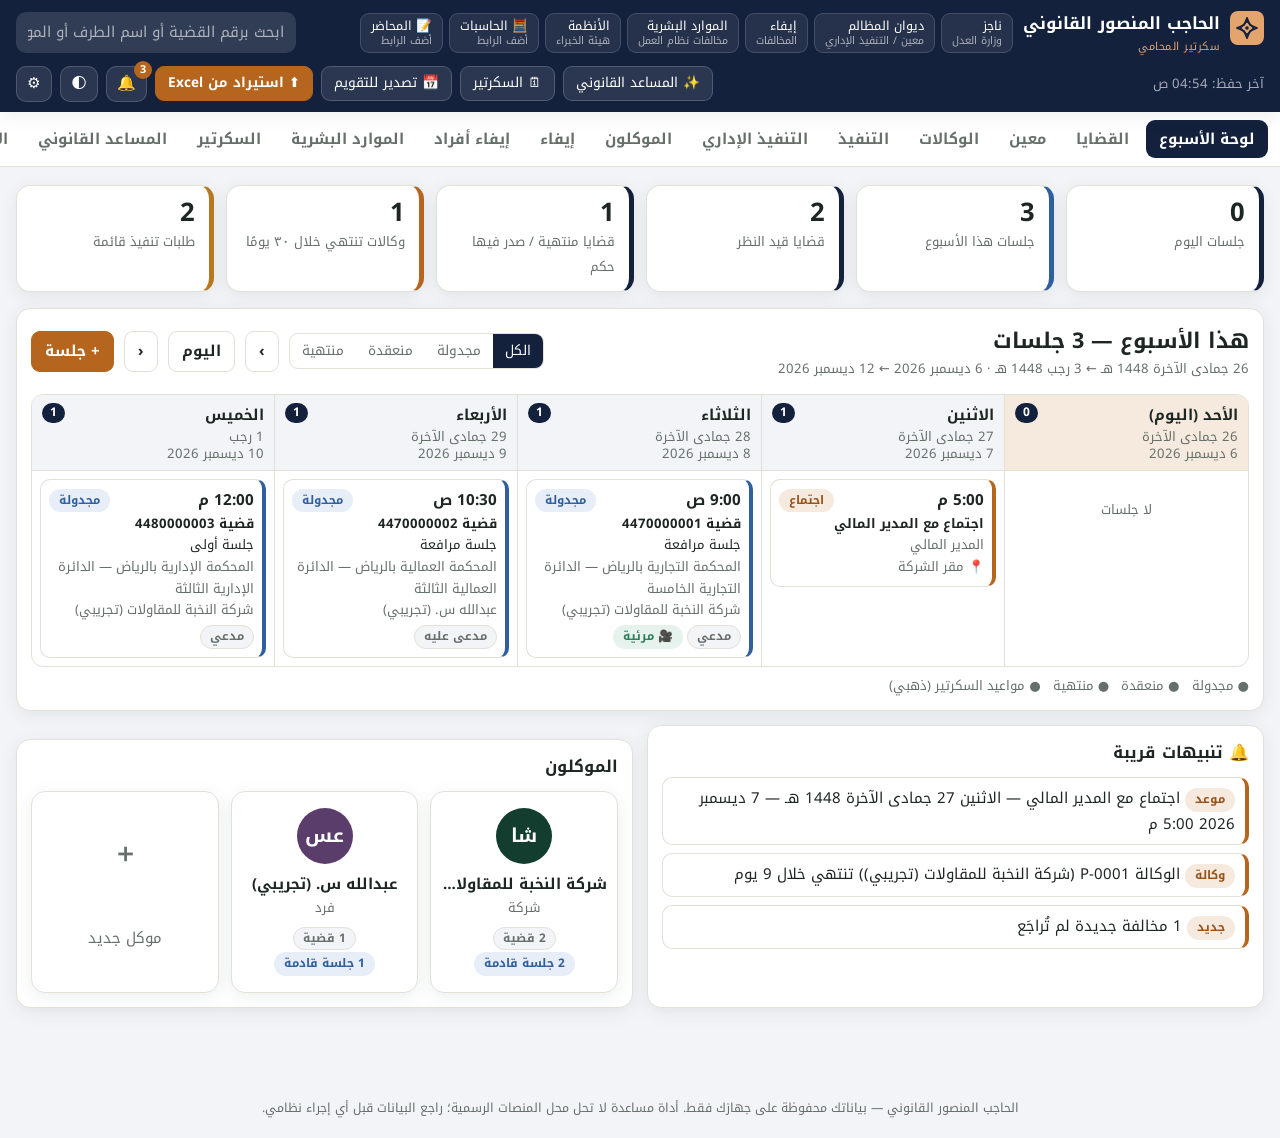
==== commit ae7688cc: "Hajib: four switchable visual identities with self-hosted fonts Replace the green/gold look with fou" ====
--- a/hajib/index.html
+++ b/hajib/index.html
@@ -9,6 +9,7 @@
 <meta name="referrer" content="no-referrer">
 <title>الحاجب المنصور القانوني</title>
 <link rel="icon" type="image/svg+xml" href="data:image/svg+xml,%3Csvg xmlns='http://www.w3.org/2000/svg' viewBox='0 0 64 64'%3E%3Crect width='64' height='64' rx='14' fill='%23c9a24a'/%3E%3Cpath d='M32 14v34M20 48h24M14 24h36M14 24l-6 14h12zM50 24l-6 14h12z' stroke='%23123d2f' stroke-width='3' fill='none' stroke-linejoin='round'/%3E%3C/svg%3E">
+<link rel="stylesheet" href="fonts/fonts.css">
 <script src="xlsx.full.min.js" defer></script>
 <style>
 :root{
@@ -40,25 +41,25 @@
 .top{background:var(--pri);color:#fff;position:sticky;top:0;z-index:40;box-shadow:var(--shadow)}
 .top-row{display:flex;align-items:center;gap:10px;padding:10px 16px;flex-wrap:wrap}
 .brand{display:flex;align-items:center;gap:10px;font-weight:800;font-size:1.05rem;white-space:nowrap}
-.brand small{display:block;font-weight:500;font-size:.68rem;color:var(--gold);letter-spacing:.5px}
+.brand small{display:block;font-weight:500;font-size:.68rem;color:var(--acc-l,var(--gold));letter-spacing:.5px}
 .portals{display:flex;gap:6px;flex-wrap:wrap}
 .portal{background:rgba(255,255,255,.08);border:1px solid rgba(255,255,255,.14);color:#fff;text-decoration:none;border-radius:9px;padding:4px 10px;font-size:.78rem;line-height:1.3}
-.portal small{display:block;color:#b9cbc2;font-size:.66rem}
+.portal small{display:block;color:rgba(255,255,255,.62);font-size:.66rem}
 .portal:hover{background:rgba(255,255,255,.16)}
-.portal.gold{background:var(--gold);color:var(--pri);border-color:var(--gold)} .portal.gold small{color:var(--pri)}
+.portal.gold{background:var(--gold);color:#fff;border-color:var(--gold)} .portal.gold small{color:rgba(255,255,255,.85)}
 .sp{flex:1}
 .gsearch{position:relative;min-width:200px;flex:0 1 280px}
 .gsearch input{width:100%;border:none;border-radius:10px;padding:8px 12px;background:rgba(255,255,255,.12);color:#fff}
-.gsearch input::placeholder{color:#b9cbc2}
+.gsearch input::placeholder{color:rgba(255,255,255,.6)}
 .gres{position:absolute;top:110%;inset-inline:0;background:var(--card);color:var(--ink);border-radius:10px;box-shadow:0 10px 30px rgba(0,0,0,.25);max-height:360px;overflow:auto;z-index:60}
 .gres div{padding:9px 12px;border-bottom:1px solid var(--line);cursor:pointer}
 .gres div:hover{background:var(--gold-soft)}
 .ibtn{background:rgba(255,255,255,.1);border:1px solid rgba(255,255,255,.16);color:#fff;border-radius:10px;height:36px;min-width:36px;padding:0 10px;cursor:pointer;position:relative}
 .ibtn:hover{background:rgba(255,255,255,.2)}
-.dot-n{position:absolute;top:-6px;inset-inline-start:-6px;background:var(--gold);color:var(--pri);border-radius:20px;font-size:.68rem;padding:0 6px;font-weight:800}
+.dot-n{position:absolute;top:-6px;inset-inline-start:-6px;background:var(--gold);color:#fff;border-radius:20px;font-size:.68rem;padding:0 6px;font-weight:800}
 .tool-row{display:flex;gap:8px;padding:0 16px 10px;flex-wrap:wrap;align-items:center}
 .tbtn{background:rgba(255,255,255,.1);border:1px solid rgba(255,255,255,.18);color:#fff;border-radius:9px;padding:5px 12px;cursor:pointer;font-size:.85rem}
-.tbtn.gold{background:var(--gold);color:var(--pri);border-color:var(--gold);font-weight:700}
+.tbtn.gold{background:var(--gold);color:#fff;border-color:var(--gold);font-weight:700}
 .nav{display:flex;gap:4px;overflow-x:auto;background:var(--card);border-bottom:1px solid var(--line);padding:8px 12px;position:sticky;z-index:30;scrollbar-width:thin}
 .nav button{border:none;background:transparent;padding:7px 13px;border-radius:9px;cursor:pointer;white-space:nowrap;color:var(--muted);font-weight:600}
 .nav button.on{background:var(--pri);color:#fff}
@@ -79,7 +80,13 @@
 .btn{border:1px solid var(--line);background:var(--card);border-radius:9px;padding:7px 13px;cursor:pointer;font-weight:600;white-space:nowrap}
 .btn:hover{border-color:var(--gold)}
 .btn.p{background:var(--pri);border-color:var(--pri);color:#fff}
-.btn.g{background:var(--gold);border-color:var(--gold);color:var(--pri)}
+.btn.g{background:var(--gold);border-color:var(--gold);color:#fff}
+h1,h3,.brand,.kpi b,.md-h b,.whead b{font-family:var(--head,inherit)}
+.idcards{display:grid;grid-template-columns:repeat(auto-fit,minmax(200px,1fr));gap:10px;margin:8px 0}
+.idc{border:2px solid var(--line);border-radius:12px;overflow:hidden;cursor:pointer;background:var(--card)}
+.idc.on{border-color:var(--gold);box-shadow:0 0 0 3px var(--gold-soft)}
+.idc .bar{padding:10px;display:flex;gap:8px;align-items:center;color:#fff}
+.idc .sw{display:flex;gap:4px;padding:8px 10px}.idc .sw i{width:22px;height:22px;border-radius:6px;display:block;border:1px solid rgba(0,0,0,.08)}
 .btn.d{color:var(--bad)} .btn.d:hover{border-color:var(--bad)}
 .btn.s{padding:4px 9px;font-size:.8rem}
 .seg{display:inline-flex;border:1px solid var(--line);border-radius:9px;overflow:hidden;background:var(--card)}
@@ -105,7 +112,7 @@
 .week{display:grid;grid-template-columns:repeat(var(--cols,5),minmax(170px,1fr));gap:0;border:1px solid var(--line);border-radius:12px;overflow:hidden;background:var(--card)}
 .wcol{border-inline-start:1px solid var(--line);min-height:260px;display:flex;flex-direction:column}
 .wcol:first-child{border-inline-start:none}
-.whead{background:var(--bg);padding:8px 10px;border-bottom:1px solid var(--line);display:flex;justify-content:space-between;gap:6px}
+.whead{background:var(--bg);padding:8px 10px;border-bottom:1px solid var(--line);display:flex;justify-content:space-between;gap:6px;align-items:flex-start}
 .whead.today{background:var(--gold-soft)}
 .whead b{display:block} .whead .sm{line-height:1.3}
 .wbody{padding:8px;display:flex;flex-direction:column;gap:8px;flex:1}
@@ -163,7 +170,7 @@
 <header class="top">
   <div class="top-row">
     <div class="brand">
-      <svg width="34" height="34" viewBox="0 0 64 64"><rect width="64" height="64" rx="14" fill="#c9a24a"/><path d="M32 14v34M20 48h24M14 24h36M14 24l-6 14h12zM50 24l-6 14h12z" stroke="#123d2f" stroke-width="3" fill="none" stroke-linejoin="round"/></svg>
+      <span id="brandLogo"></span>
       <div>الحاجب المنصور القانوني<small id="brandSub">سكرتير المحامي</small></div>
     </div>
     <nav class="portals" id="portals"></nav>
@@ -171,7 +178,7 @@
     <div class="gsearch"><input id="gq" placeholder="ابحث برقم القضية أو اسم الطرف أو الموكل..." autocomplete="off"><div class="gres hidden" id="gres"></div></div>
   </div>
   <div class="tool-row">
-    <span class="sm" style="color:#b9cbc2" id="lastSave">—</span>
+    <span class="sm" style="color:rgba(255,255,255,.62)" id="lastSave">—</span>
     <span class="sp"></span>
     <button class="tbtn" data-act="go" data-v="assistant">✨ المساعد القانوني</button>
     <button class="tbtn" data-act="go" data-v="secretary">🗓 السكرتير</button>
@@ -220,7 +227,7 @@
 async function getFile(id){const v=await idbGet("files",id);if(!v)return null;if(v.enc){if(!KEY)throw new Error("locked");return decBlob(KEY,v);}return v;}
 
 /* ---------------- State ---------------- */
-const DEF_SETTINGS={office:"",lawyer:"",remindMins:"30,10",appealDays:30,violP1:60,violP2:60,calcUrl:"",minutesUrl:"",apiKey:"",model:"claude-sonnet-5-5",notify:false,letterhead:true};
+const DEF_SETTINGS={office:"",lawyer:"",remindMins:"30,10",appealDays:30,violP1:60,violP2:60,calcUrl:"",minutesUrl:"",apiKey:"",model:"claude-sonnet-5-5",notify:false,letterhead:true,identity:"diwan"};
 let S={clients:[],cases:[],poas:[],execs:[],viols:[],events:[],laws:[],changes:[],settings:{...DEF_SETTINGS}};
 let saveT=null;
 function save(){clearTimeout(saveT);saveT=setTimeout(async()=>{try{await idbSet("kv","state",KEY?await encObj(KEY,S):S);
@@ -261,6 +268,34 @@
 const getCase=id=>S.cases.find(c=>c.id===id);
 function remainPill(d,warnAt=30){if(d==null)return'<span class="pill p-mut">—</span>';if(d<0)return`<span class="pill p-mut">منتهية منذ ${-d} يوم</span>`;
   if(d===0)return'<span class="pill p-bad">اليوم</span>';return`<span class="pill ${d<=7?"p-bad":d<=warnAt?"p-warn":"p-ok"}">${d} يوم</span>`;}
+
+/* ---------------- Visual identities ---------------- */
+const LOGO={
+  diwan:'<path d="M32 13l5.5 13.3L51 32l-13.5 5.7L32 51l-5.5-13.3L13 32l13.5-5.7z" fill="none" stroke="P" stroke-width="3.2" stroke-linejoin="round"/><rect x="23" y="23" width="18" height="18" fill="none" stroke="P" stroke-width="3.2" transform="rotate(45 32 32)"/><circle cx="32" cy="32" r="3.4" fill="P"/>',
+  midad:'<path d="M32 9c7 9 12 17 12 25 0 7-5 12-12 20-7-8-12-13-12-20 0-8 5-16 12-25z" fill="P"/><path d="M32 22v19" stroke="A" stroke-width="2.6" stroke-linecap="round"/><circle cx="32" cy="22" r="3" fill="A"/>',
+  mizan:'<path d="M32 13v34M22 47h20M14 21h36" stroke="P" stroke-width="3.4" stroke-linecap="round" fill="none"/><path d="M14 21l-6 13a6 6 0 0 0 12 0zM50 21l-6 13a6 6 0 0 0 12 0z" fill="P"/><circle cx="32" cy="13" r="3.4" fill="P"/>',
+  qasr:'<path d="M15 53V33c0-10 7.6-18 17-18s17 8 17 18v20" fill="none" stroke="P" stroke-width="3.4"/><path d="M23 53V35c0-6 4-10.5 9-10.5s9 4.5 9 10.5v18" fill="P"/><path d="M11 53h42" stroke="P" stroke-width="3.4" stroke-linecap="round"/>'};
+const IDS={
+  diwan:{name:"الديوان",desc:"كحلي ونحاسي — خط كوفي حديث (Noto Kufi Arabic): رسمي واضح للمكاتب",font:"'Noto Kufi Arabic'",head:"'Noto Kufi Arabic'",
+    L:{pri:"#14213d",pri2:"#22365f",acc:"#b5651d",acc2:"#97521a",soft:"#f6eadf",bg:"#f3f4f7",accL:"#e3a56d"},D:{pri:"#101a30",pri2:"#1b2a4a",acc:"#c97a36",acc2:"#b5651d",soft:"#35281c",bg:"#0b101b",card:"#131b2b",line:"#233049",accL:"#e3a56d"}},
+  midad:{name:"المِداد",desc:"عنابي ورملي — خط نسخ كلاسيكي (Amiri للعناوين وNoto Naskh للنص): وقار قضائي",font:"'Noto Naskh Arabic'",head:"'Amiri'",
+    L:{pri:"#5b1a2b",pri2:"#76263b",acc:"#9a7442",acc2:"#7e5e34",soft:"#f3ebdf",bg:"#f7f3ee",accL:"#dcc6a2"},D:{pri:"#3d111d",pri2:"#5a1d2c",acc:"#b08a55",acc2:"#9a7442",soft:"#3a2e1f",bg:"#140b0e",card:"#1f1418",line:"#3a2429",accL:"#dcc6a2"}},
+  mizan:{name:"الميزان",desc:"فحمي وفيروزي — خط عصري تقني (IBM Plex Sans Arabic): بسيط وعالي الوضوح في الجداول",font:"'IBM Plex Sans Arabic'",head:"'IBM Plex Sans Arabic'",
+    L:{pri:"#1f2329",pri2:"#30363f",acc:"#0e7f74",acc2:"#0b6a61",soft:"#e1f2ef",bg:"#f4f6f7",accL:"#5fd3c6"},D:{pri:"#15181c",pri2:"#252a31",acc:"#13968a",acc2:"#0e7f74",soft:"#16302d",bg:"#0d0f12",card:"#171b20",line:"#2a3038",accL:"#5fd3c6"}},
+  qasr:{name:"القصر",desc:"نيلي وطوبي — طابع أندلسي منصوري (Reem Kufi للعناوين وTajawal للنص): مميز وفاخر",font:"'Tajawal'",head:"'Reem Kufi'",
+    L:{pri:"#2b2d6e",pri2:"#3b3e8c",acc:"#b9512b",acc2:"#9b4323",soft:"#f7e7df",bg:"#f5f4f9",accL:"#f2a985"},D:{pri:"#1d1f4d",pri2:"#2c2f6c",acc:"#cc6339",acc2:"#b9512b",soft:"#3a2219",bg:"#0e0e1c",card:"#17182c",line:"#2a2c4a",accL:"#f2a985"}}};
+const curId=()=>IDS[S.settings.identity]||IDS.diwan;
+const logoSVG=(k,size=34,I=IDS[k]||IDS.diwan)=>`<svg width="${size}" height="${size}" viewBox="0 0 64 64"><rect width="64" height="64" rx="15" fill="${I.L.accL}"/>${LOGO[k]||LOGO.diwan}</svg>`.replace(/"P"/g,`"${I.L.pri}"`).replace(/"A"/g,`"${I.L.accL}"`);
+function isDark(){const a=document.documentElement.getAttribute("data-theme");return a==="dark"||(a!=="light"&&matchMedia("(prefers-color-scheme: dark)").matches);}
+function applyId(){const k=IDS[S.settings.identity]?S.settings.identity:"diwan";const I=IDS[k];const v=isDark()?{...I.L,...I.D}:I.L;const st=document.documentElement.style;
+  [["--pri",v.pri],["--pri-2",v.pri2],["--gold",v.acc],["--gold-2",v.acc2],["--gold-soft",v.soft],["--bg",v.bg],["--acc-l",v.accL],["--head",I.head+",serif"]].forEach(([n,x])=>st.setProperty(n,x));
+  ["--card","--line"].forEach(n=>{const x=v[n.slice(2)];x?st.setProperty(n,x):st.removeProperty(n);});
+  document.body.style.fontFamily=I.font+",'Segoe UI',Tahoma,system-ui,sans-serif";$("#brandLogo").innerHTML=logoSVG(k);
+  const fav=$('link[rel="icon"]');if(fav)fav.href="data:image/svg+xml,"+encodeURIComponent(logoSVG(k,64));$('meta[name="theme-color"]').setAttribute("content",v.pri);}
+function idCards(sel){return`<div class="idcards">${Object.entries(IDS).map(([k,I])=>`<div class="idc ${sel===k?"on":""}" data-act="pickId" data-v="${k}">
+  <div class="bar" style="background:${I.L.pri};font-family:${I.head}">${logoSVG(k,30)}<b style="font-size:1.05rem">${I.name}</b></div>
+  <div style="padding:8px 10px;font-family:${I.font}"><div style="font-family:${I.head};font-size:1.15rem;color:${I.L.pri}">الحاجب المنصور القانوني</div><div class="sm muted">جلسة مرافعة — ١٥ جمادى الأولى ١٤٤٨هـ</div><div class="sm" style="margin-top:4px">${I.desc}</div></div>
+  <div class="sw">${[I.L.pri,I.L.pri2,I.L.acc,I.L.soft,I.L.bg].map(c=>`<i style="background:${c}"></i>`).join("")}</div></div>`).join("")}</div>`;}
 
 /* ---------------- Labels ---------------- */
 const CASE_ST={open:["قيد النظر","p-info"],judged:["صدر فيها حكم","p-gold"],closed:["منتهية","p-mut"]};
@@ -712,14 +747,14 @@
 function repShell(title,sub,inner){const s=S.settings;
   return`<div class="rep">${s.letterhead?`<div class="lh"><div><b>${esc(s.office||"الحاجب المنصور القانوني")}</b>${s.lawyer?`<div>${esc(s.lawyer)}</div>`:""}</div><div style="text-align:left">${hD(todayISO())}<br>${gD(todayISO())}</div></div>`:""}
   <h1>${esc(title)}</h1>${sub?`<div class="sub">${sub}</div>`:""}${inner}<div class="foot">أُعدّ آليًا من الحاجب المنصور القانوني بتاريخ ${gD(todayISO())} — يُراجَع قبل الاعتماد.</div></div>`;}
-const REP_CSS=`body{font-family:"Segoe UI",Tahoma,Arial,sans-serif;direction:rtl;color:#1d2622;font-size:12px;margin:18px}
-.lh{display:flex;justify-content:space-between;border-bottom:3px solid #c9a24a;padding-bottom:8px;margin-bottom:12px;color:#123d2f}
-h1{color:#123d2f;font-size:20px;margin:6px 0} h2{background:#123d2f;color:#fff;padding:6px 10px;font-size:14px;margin:16px 0 6px;border-radius:4px}
-.sub{color:#66706b;margin-bottom:10px} table{width:100%;border-collapse:collapse;margin:6px 0;page-break-inside:auto} th{background:#123d2f;color:#fff;padding:6px;text-align:right;font-size:11px}
+const repCss=()=>{const I=curId();return`body{font-family:${I.font},"Segoe UI",Tahoma,Arial,sans-serif;direction:rtl;color:#1d2622;font-size:12px;margin:18px}
+.lh{display:flex;justify-content:space-between;border-bottom:3px solid ${I.L.acc};padding-bottom:8px;margin-bottom:12px;color:${I.L.pri}}
+h1,h2{font-family:${I.head},serif} h1{color:${I.L.pri};font-size:20px;margin:6px 0} h2{background:${I.L.pri};color:#fff;padding:6px 10px;font-size:14px;margin:16px 0 6px;border-radius:4px}
+.sub{color:#66706b;margin-bottom:10px} table{width:100%;border-collapse:collapse;margin:6px 0;page-break-inside:auto} th{background:${I.L.pri};color:#fff;padding:6px;text-align:right;font-size:11px}
 td{border:1px solid #ddd;padding:5px;vertical-align:top} tr:nth-child(even) td{background:#faf8f3}
-.k{display:inline-block;border:1px solid #ddd;border-right:4px solid #c9a24a;padding:6px 12px;margin:3px;min-width:120px;border-radius:4px} .k b{display:block;font-size:17px;color:#123d2f}
-.box{border-right:4px solid #c9a24a;background:#faf6ea;padding:7px 10px;margin:6px 0} .bad{color:#b23b3b;font-weight:700} .ok{color:#2e7d5b;font-weight:700} .warn{color:#b7791f;font-weight:700}
-.foot{margin-top:18px;color:#888;font-size:10px;border-top:1px solid #ddd;padding-top:6px} @page{size:A4;margin:12mm}`;
+.k{display:inline-block;border:1px solid #ddd;border-right:4px solid ${I.L.acc};padding:6px 12px;margin:3px;min-width:120px;border-radius:4px} .k b{display:block;font-size:17px;color:${I.L.pri}}
+.box{border-right:4px solid ${I.L.acc};background:${I.L.soft};padding:7px 10px;margin:6px 0} .bad{color:#b23b3b;font-weight:700} .ok{color:#2e7d5b;font-weight:700} .warn{color:#b7791f;font-weight:700}
+.foot{margin-top:18px;color:#888;font-size:10px;border-top:1px solid #ddd;padding-top:6px} @page{size:A4;margin:12mm}`;};
 const htab=(cols,rows)=>rows.length?`<table><thead><tr>${cols.map(c=>`<th>${c[0]}</th>`).join("")}</tr></thead><tbody>${rows.map(r=>`<tr>${cols.map(c=>`<td>${esc(c[1](r))}</td>`).join("")}</tr>`).join("")}</tbody></table>`:"<div>لا بيانات</div>";
 const kp=(l,v)=>`<span class="k"><b>${esc(v)}</b>${esc(l)}</span>`;
 const sheet=(name,cols,rows)=>({name,cols:cols.map(c=>c[0]),rows:rows.map(r=>cols.map(c=>c[1](r)))});
@@ -788,9 +823,9 @@
 const asciiName=(...p)=>["Hajib",...p].map(x=>String(x||"").replace(/[^A-Za-z0-9-]+/g,"")).filter(Boolean).join("-");
 function runReport(key,arg,fmt){const r=REPORTS[key]&&REPORTS[key](arg);if(!r){toast("لا بيانات للتقرير","err");return;}const ar=String(arg||"");const fname=asciiName(key,/^[A-Za-z0-9]+$/.test(ar)?ar:(ar?"item":""),todayISO());
   if(fmt==="pdf"){const ifr=document.createElement("iframe");ifr.style.cssText="position:fixed;width:0;height:0;border:0;left:-9999px";document.body.appendChild(ifr);
-    const d=ifr.contentDocument;d.open();d.write(`<!doctype html><html lang="ar" dir="rtl"><head><meta charset="utf-8"><title>${esc(r.title)}</title><style>${REP_CSS}</style></head><body>${r.html}</body></html>`);d.close();
+    const d=ifr.contentDocument;d.open();d.write(`<!doctype html><html lang="ar" dir="rtl"><head><meta charset="utf-8"><title>${esc(r.title)}</title><link rel="stylesheet" href="${new URL("fonts/fonts.css",location.href).href}"><style>${repCss()}</style></head><body>${r.html}</body></html>`);d.close();
     setTimeout(()=>{ifr.contentWindow.focus();ifr.contentWindow.print();setTimeout(()=>ifr.remove(),60000);},300);}
-  else if(fmt==="doc"){download(new Blob(["\ufeff",`<html xmlns:o="urn:schemas-microsoft-com:office:office" xmlns:w="urn:schemas-microsoft-com:office:word"><head><meta charset="utf-8"><style>${REP_CSS}</style></head><body dir="rtl">${r.html}</body></html>`],{type:"application/msword"}),fname+".doc");}
+  else if(fmt==="doc"){download(new Blob(["\ufeff",`<html xmlns:o="urn:schemas-microsoft-com:office:office" xmlns:w="urn:schemas-microsoft-com:office:word"><head><meta charset="utf-8"><style>${repCss()}</style></head><body dir="rtl">${r.html}</body></html>`],{type:"application/msword"}),fname+".doc");}
   else exportSheets(fname,r.sheets);}
 function exportSheets(name,sheets){if(window.XLSX){const wb=XLSX.utils.book_new();wb.Workbook={Views:[{RTL:true}]};
     sheets.forEach((s,i)=>{const ws=XLSX.utils.aoa_to_sheet([s.cols,...s.rows]);ws["!cols"]=s.cols.map(()=>({wch:20}));XLSX.utils.book_append_sheet(wb,ws,(s.name||"ورقة").slice(0,28)+(sheets.filter(x=>x.name===s.name).length>1?i:""));});
@@ -859,7 +894,8 @@
 
 /* ====================== ACTIONS ====================== */
 const ACT={
-  go:d=>{$$("#modals .ov").forEach(o=>o.remove());go(d.v);},theme:()=>{const n=document.documentElement.getAttribute("data-theme")==="dark"?"light":"dark";document.documentElement.setAttribute("data-theme",n);try{localStorage.setItem("hajib_theme",n);}catch(e){}},
+  go:d=>{$$("#modals .ov").forEach(o=>o.remove());go(d.v);},theme:()=>{const n=document.documentElement.getAttribute("data-theme")==="dark"?"light":"dark";document.documentElement.setAttribute("data-theme",n);try{localStorage.setItem("hajib_theme",n);}catch(e){}applyId();},
+  pickId:(d,el)=>{S.settings.identity=d.v;save();applyId();$$(".idc").forEach(x=>x.classList.toggle("on",x.dataset.v===d.v));refresh();toast("الهوية: "+IDS[d.v].name,"ok");},
   wk:d=>{R.week=d.v==="0"?0:R.week+Number(d.v);refresh();},wf:d=>{R.wf=d.v;refresh();},
   cf:d=>{R.cf[d.k]=d.v;refresh();},pf:d=>{R.pf=d.v;refresh();},ef:d=>{R.ef=d.v;refresh();},
   case:d=>openCase(d.id,d.tab||"details"),ctab:(d,el)=>{const ov=el.closest(".ov");drawCase(ov,d.v);},
@@ -973,6 +1009,8 @@
     ${fieldHTML({k:"model",l:"نموذج المساعد",t:"select",opts:[["claude-sonnet-5-5","Claude Sonnet 5.5 (متوازن)"],["claude-opus-5-5","Claude Opus 5.5 (الأقوى)"],["claude-haiku-5-5","Claude Haiku 5.5 (الأسرع)"]]},s.model)}
     ${fieldHTML({k:"notify",l:"إشعارات المتصفح للجلسات والمواعيد",t:"check",full:true},s.notify)}</div>
   <hr style="border:none;border-top:1px solid var(--line);margin:14px 0">
+  <b>الهوية البصرية</b> <span class="sm muted">— اضغط على النموذج لتطبيقه فورًا</span>${idCards(s.identity)}
+  <hr style="border:none;border-top:1px solid var(--line);margin:14px 0">
   <b>الحماية والتشفير</b><div class="acts" style="margin:8px 0">${KEY?'<span class="pill p-ok">مفعّل ومشفّر 🔒</span><button class="btn s" id="chgPass">تغيير الرمز</button><button class="btn s" id="lockNow">قفل الآن</button><button class="btn s d" id="rmLock">إلغاء القفل</button>':'<span class="pill p-mut">غير مفعّل</span><button class="btn s g" id="setLock">تفعيل قفل الدخول والتشفير</button>'}</div>
   <b>النسخ الاحتياطي (يشمل الملفات)</b><div class="acts" style="margin:8px 0"><button class="btn s g" id="bkExp">⬇ نسخ احتياطي الآن</button><button class="btn s" id="bkImp">⬆ استرجاع نسخة</button><input type="file" id="bkFile" class="hidden" accept=".json"></div>
   <div class="sm muted">آخر نسخة احتياطية: ${s.lastBackup?new Date(s.lastBackup).toLocaleString("ar-SA-u-nu-latn"):"لم تُنشأ بعد"} — انقل الملف لجهازك الآخر واسترجعه هناك.</div>
@@ -1035,7 +1073,7 @@
   $("#gq").addEventListener("input",e=>gsearch(e.target.value));document.addEventListener("click",e=>{if(!e.target.closest(".gsearch"))$("#gres").classList.add("hidden");});
   $("#gres").addEventListener("click",()=>{$("#gres").classList.add("hidden");$("#gq").value="";});
   try{await openDB();const meta=await idbGet("kv","meta");if(meta&&meta.enc)await lockScreen(meta);await load();}catch(e){toast("تعذّر فتح التخزين المحلي: "+e.message,"err");}
-  seed();refresh();addEventListener("resize",navTop);
+  seed();applyId();matchMedia("(prefers-color-scheme: dark)").addEventListener("change",applyId);refresh();addEventListener("resize",navTop);
   reminderTick();setInterval(reminderTick,30000);
   if(navigator.storage&&navigator.storage.persist)navigator.storage.persist().catch(()=>{});})();
 </script>
--- a/hajib/fonts/fonts.css
+++ b/hajib/fonts/fonts.css
@@ -0,0 +1,193 @@
+/* Self-hosted fonts — SIL Open Font License 1.1 (via Fontsource). Arabic + Latin subsets, weights 400/700. */
+@font-face {
+  font-family: 'Amiri';
+  font-style: normal;
+  font-display: swap;
+  font-weight: 400;
+  src: url(./amiri-arabic-400-normal.woff2) format('woff2');
+  unicode-range: U+0600-06FF,U+0750-077F,U+0870-088E,U+0890-0891,U+0897-08E1,U+08E3-08FF,U+200C-200E,U+2010-2011,U+204F,U+2E41,U+FB50-FDFF,U+FE70-FE74,U+FE76-FEFC,U+102E0-102FB,U+10E60-10E7E,U+10EC2-10EC4,U+10EFC-10EFF,U+1EE00-1EE03,U+1EE05-1EE1F,U+1EE21-1EE22,U+1EE24,U+1EE27,U+1EE29-1EE32,U+1EE34-1EE37,U+1EE39,U+1EE3B,U+1EE42,U+1EE47,U+1EE49,U+1EE4B,U+1EE4D-1EE4F,U+1EE51-1EE52,U+1EE54,U+1EE57,U+1EE59,U+1EE5B,U+1EE5D,U+1EE5F,U+1EE61-1EE62,U+1EE64,U+1EE67-1EE6A,U+1EE6C-1EE72,U+1EE74-1EE77,U+1EE79-1EE7C,U+1EE7E,U+1EE80-1EE89,U+1EE8B-1EE9B,U+1EEA1-1EEA3,U+1EEA5-1EEA9,U+1EEAB-1EEBB,U+1EEF0-1EEF1;
+}
+@font-face {
+  font-family: 'Amiri';
+  font-style: normal;
+  font-display: swap;
+  font-weight: 400;
+  src: url(./amiri-latin-400-normal.woff2) format('woff2');
+  unicode-range: U+0000-00FF,U+0131,U+0152-0153,U+02BB-02BC,U+02C6,U+02DA,U+02DC,U+0304,U+0308,U+0329,U+2000-206F,U+20AC,U+2122,U+2191,U+2193,U+2212,U+2215,U+FEFF,U+FFFD;
+}
+@font-face {
+  font-family: 'Amiri';
+  font-style: normal;
+  font-display: swap;
+  font-weight: 700;
+  src: url(./amiri-arabic-700-normal.woff2) format('woff2');
+  unicode-range: U+0600-06FF,U+0750-077F,U+0870-088E,U+0890-0891,U+0897-08E1,U+08E3-08FF,U+200C-200E,U+2010-2011,U+204F,U+2E41,U+FB50-FDFF,U+FE70-FE74,U+FE76-FEFC,U+102E0-102FB,U+10E60-10E7E,U+10EC2-10EC4,U+10EFC-10EFF,U+1EE00-1EE03,U+1EE05-1EE1F,U+1EE21-1EE22,U+1EE24,U+1EE27,U+1EE29-1EE32,U+1EE34-1EE37,U+1EE39,U+1EE3B,U+1EE42,U+1EE47,U+1EE49,U+1EE4B,U+1EE4D-1EE4F,U+1EE51-1EE52,U+1EE54,U+1EE57,U+1EE59,U+1EE5B,U+1EE5D,U+1EE5F,U+1EE61-1EE62,U+1EE64,U+1EE67-1EE6A,U+1EE6C-1EE72,U+1EE74-1EE77,U+1EE79-1EE7C,U+1EE7E,U+1EE80-1EE89,U+1EE8B-1EE9B,U+1EEA1-1EEA3,U+1EEA5-1EEA9,U+1EEAB-1EEBB,U+1EEF0-1EEF1;
+}
+@font-face {
+  font-family: 'Amiri';
+  font-style: normal;
+  font-display: swap;
+  font-weight: 700;
+  src: url(./amiri-latin-700-normal.woff2) format('woff2');
+  unicode-range: U+0000-00FF,U+0131,U+0152-0153,U+02BB-02BC,U+02C6,U+02DA,U+02DC,U+0304,U+0308,U+0329,U+2000-206F,U+20AC,U+2122,U+2191,U+2193,U+2212,U+2215,U+FEFF,U+FFFD;
+}
+@font-face {
+  font-family: 'IBM Plex Sans Arabic';
+  font-style: normal;
+  font-display: swap;
+  font-weight: 400;
+  src: url(./ibm-plex-sans-arabic-arabic-400-normal.woff2) format('woff2');
+  unicode-range: U+0600-06FF,U+0750-077F,U+0870-088E,U+0890-0891,U+0897-08E1,U+08E3-08FF,U+200C-200E,U+2010-2011,U+204F,U+2E41,U+FB50-FDFF,U+FE70-FE74,U+FE76-FEFC,U+102E0-102FB,U+10E60-10E7E,U+10EC2-10EC4,U+10EFC-10EFF,U+1EE00-1EE03,U+1EE05-1EE1F,U+1EE21-1EE22,U+1EE24,U+1EE27,U+1EE29-1EE32,U+1EE34-1EE37,U+1EE39,U+1EE3B,U+1EE42,U+1EE47,U+1EE49,U+1EE4B,U+1EE4D-1EE4F,U+1EE51-1EE52,U+1EE54,U+1EE57,U+1EE59,U+1EE5B,U+1EE5D,U+1EE5F,U+1EE61-1EE62,U+1EE64,U+1EE67-1EE6A,U+1EE6C-1EE72,U+1EE74-1EE77,U+1EE79-1EE7C,U+1EE7E,U+1EE80-1EE89,U+1EE8B-1EE9B,U+1EEA1-1EEA3,U+1EEA5-1EEA9,U+1EEAB-1EEBB,U+1EEF0-1EEF1;
+}
+@font-face {
+  font-family: 'IBM Plex Sans Arabic';
+  font-style: normal;
+  font-display: swap;
+  font-weight: 400;
+  src: url(./ibm-plex-sans-arabic-latin-400-normal.woff2) format('woff2');
+  unicode-range: U+0000-00FF,U+0131,U+0152-0153,U+02BB-02BC,U+02C6,U+02DA,U+02DC,U+0304,U+0308,U+0329,U+2000-206F,U+20AC,U+2122,U+2191,U+2193,U+2212,U+2215,U+FEFF,U+FFFD;
+}
+@font-face {
+  font-family: 'IBM Plex Sans Arabic';
+  font-style: normal;
+  font-display: swap;
+  font-weight: 700;
+  src: url(./ibm-plex-sans-arabic-arabic-700-normal.woff2) format('woff2');
+  unicode-range: U+0600-06FF,U+0750-077F,U+0870-088E,U+0890-0891,U+0897-08E1,U+08E3-08FF,U+200C-200E,U+2010-2011,U+204F,U+2E41,U+FB50-FDFF,U+FE70-FE74,U+FE76-FEFC,U+102E0-102FB,U+10E60-10E7E,U+10EC2-10EC4,U+10EFC-10EFF,U+1EE00-1EE03,U+1EE05-1EE1F,U+1EE21-1EE22,U+1EE24,U+1EE27,U+1EE29-1EE32,U+1EE34-1EE37,U+1EE39,U+1EE3B,U+1EE42,U+1EE47,U+1EE49,U+1EE4B,U+1EE4D-1EE4F,U+1EE51-1EE52,U+1EE54,U+1EE57,U+1EE59,U+1EE5B,U+1EE5D,U+1EE5F,U+1EE61-1EE62,U+1EE64,U+1EE67-1EE6A,U+1EE6C-1EE72,U+1EE74-1EE77,U+1EE79-1EE7C,U+1EE7E,U+1EE80-1EE89,U+1EE8B-1EE9B,U+1EEA1-1EEA3,U+1EEA5-1EEA9,U+1EEAB-1EEBB,U+1EEF0-1EEF1;
+}
+@font-face {
+  font-family: 'IBM Plex Sans Arabic';
+  font-style: normal;
+  font-display: swap;
+  font-weight: 700;
+  src: url(./ibm-plex-sans-arabic-latin-700-normal.woff2) format('woff2');
+  unicode-range: U+0000-00FF,U+0131,U+0152-0153,U+02BB-02BC,U+02C6,U+02DA,U+02DC,U+0304,U+0308,U+0329,U+2000-206F,U+20AC,U+2122,U+2191,U+2193,U+2212,U+2215,U+FEFF,U+FFFD;
+}
+@font-face {
+  font-family: 'Noto Kufi Arabic';
+  font-style: normal;
+  font-display: swap;
+  font-weight: 400;
+  src: url(./noto-kufi-arabic-arabic-400-normal.woff2) format('woff2');
+  unicode-range: U+0600-06FF,U+0750-077F,U+0870-088E,U+0890-0891,U+0897-08E1,U+08E3-08FF,U+200C-200E,U+2010-2011,U+204F,U+2E41,U+FB50-FDFF,U+FE70-FE74,U+FE76-FEFC,U+102E0-102FB,U+10E60-10E7E,U+10EC2-10EC4,U+10EFC-10EFF,U+1EE00-1EE03,U+1EE05-1EE1F,U+1EE21-1EE22,U+1EE24,U+1EE27,U+1EE29-1EE32,U+1EE34-1EE37,U+1EE39,U+1EE3B,U+1EE42,U+1EE47,U+1EE49,U+1EE4B,U+1EE4D-1EE4F,U+1EE51-1EE52,U+1EE54,U+1EE57,U+1EE59,U+1EE5B,U+1EE5D,U+1EE5F,U+1EE61-1EE62,U+1EE64,U+1EE67-1EE6A,U+1EE6C-1EE72,U+1EE74-1EE77,U+1EE79-1EE7C,U+1EE7E,U+1EE80-1EE89,U+1EE8B-1EE9B,U+1EEA1-1EEA3,U+1EEA5-1EEA9,U+1EEAB-1EEBB,U+1EEF0-1EEF1;
+}
+@font-face {
+  font-family: 'Noto Kufi Arabic';
+  font-style: normal;
+  font-display: swap;
+  font-weight: 400;
+  src: url(./noto-kufi-arabic-latin-400-normal.woff2) format('woff2');
+  unicode-range: U+0000-00FF,U+0131,U+0152-0153,U+02BB-02BC,U+02C6,U+02DA,U+02DC,U+0304,U+0308,U+0329,U+2000-206F,U+20AC,U+2122,U+2191,U+2193,U+2212,U+2215,U+FEFF,U+FFFD;
+}
+@font-face {
+  font-family: 'Noto Kufi Arabic';
+  font-style: normal;
+  font-display: swap;
+  font-weight: 700;
+  src: url(./noto-kufi-arabic-arabic-700-normal.woff2) format('woff2');
+  unicode-range: U+0600-06FF,U+0750-077F,U+0870-088E,U+0890-0891,U+0897-08E1,U+08E3-08FF,U+200C-200E,U+2010-2011,U+204F,U+2E41,U+FB50-FDFF,U+FE70-FE74,U+FE76-FEFC,U+102E0-102FB,U+10E60-10E7E,U+10EC2-10EC4,U+10EFC-10EFF,U+1EE00-1EE03,U+1EE05-1EE1F,U+1EE21-1EE22,U+1EE24,U+1EE27,U+1EE29-1EE32,U+1EE34-1EE37,U+1EE39,U+1EE3B,U+1EE42,U+1EE47,U+1EE49,U+1EE4B,U+1EE4D-1EE4F,U+1EE51-1EE52,U+1EE54,U+1EE57,U+1EE59,U+1EE5B,U+1EE5D,U+1EE5F,U+1EE61-1EE62,U+1EE64,U+1EE67-1EE6A,U+1EE6C-1EE72,U+1EE74-1EE77,U+1EE79-1EE7C,U+1EE7E,U+1EE80-1EE89,U+1EE8B-1EE9B,U+1EEA1-1EEA3,U+1EEA5-1EEA9,U+1EEAB-1EEBB,U+1EEF0-1EEF1;
+}
+@font-face {
+  font-family: 'Noto Kufi Arabic';
+  font-style: normal;
+  font-display: swap;
+  font-weight: 700;
+  src: url(./noto-kufi-arabic-latin-700-normal.woff2) format('woff2');
+  unicode-range: U+0000-00FF,U+0131,U+0152-0153,U+02BB-02BC,U+02C6,U+02DA,U+02DC,U+0304,U+0308,U+0329,U+2000-206F,U+20AC,U+2122,U+2191,U+2193,U+2212,U+2215,U+FEFF,U+FFFD;
+}
+@font-face {
+  font-family: 'Noto Naskh Arabic';
+  font-style: normal;
+  font-display: swap;
+  font-weight: 400;
+  src: url(./noto-naskh-arabic-arabic-400-normal.woff2) format('woff2');
+  unicode-range: U+0600-06FF,U+0750-077F,U+0870-088E,U+0890-0891,U+0897-08E1,U+08E3-08FF,U+200C-200E,U+2010-2011,U+204F,U+2E41,U+FB50-FDFF,U+FE70-FE74,U+FE76-FEFC,U+102E0-102FB,U+10E60-10E7E,U+10EC2-10EC4,U+10EFC-10EFF,U+1EE00-1EE03,U+1EE05-1EE1F,U+1EE21-1EE22,U+1EE24,U+1EE27,U+1EE29-1EE32,U+1EE34-1EE37,U+1EE39,U+1EE3B,U+1EE42,U+1EE47,U+1EE49,U+1EE4B,U+1EE4D-1EE4F,U+1EE51-1EE52,U+1EE54,U+1EE57,U+1EE59,U+1EE5B,U+1EE5D,U+1EE5F,U+1EE61-1EE62,U+1EE64,U+1EE67-1EE6A,U+1EE6C-1EE72,U+1EE74-1EE77,U+1EE79-1EE7C,U+1EE7E,U+1EE80-1EE89,U+1EE8B-1EE9B,U+1EEA1-1EEA3,U+1EEA5-1EEA9,U+1EEAB-1EEBB,U+1EEF0-1EEF1;
+}
+@font-face {
+  font-family: 'Noto Naskh Arabic';
+  font-style: normal;
+  font-display: swap;
+  font-weight: 400;
+  src: url(./noto-naskh-arabic-latin-400-normal.woff2) format('woff2');
+  unicode-range: U+0000-00FF,U+0131,U+0152-0153,U+02BB-02BC,U+02C6,U+02DA,U+02DC,U+0304,U+0308,U+0329,U+2000-206F,U+20AC,U+2122,U+2191,U+2193,U+2212,U+2215,U+FEFF,U+FFFD;
+}
+@font-face {
+  font-family: 'Noto Naskh Arabic';
+  font-style: normal;
+  font-display: swap;
+  font-weight: 700;
+  src: url(./noto-naskh-arabic-arabic-700-normal.woff2) format('woff2');
+  unicode-range: U+0600-06FF,U+0750-077F,U+0870-088E,U+0890-0891,U+0897-08E1,U+08E3-08FF,U+200C-200E,U+2010-2011,U+204F,U+2E41,U+FB50-FDFF,U+FE70-FE74,U+FE76-FEFC,U+102E0-102FB,U+10E60-10E7E,U+10EC2-10EC4,U+10EFC-10EFF,U+1EE00-1EE03,U+1EE05-1EE1F,U+1EE21-1EE22,U+1EE24,U+1EE27,U+1EE29-1EE32,U+1EE34-1EE37,U+1EE39,U+1EE3B,U+1EE42,U+1EE47,U+1EE49,U+1EE4B,U+1EE4D-1EE4F,U+1EE51-1EE52,U+1EE54,U+1EE57,U+1EE59,U+1EE5B,U+1EE5D,U+1EE5F,U+1EE61-1EE62,U+1EE64,U+1EE67-1EE6A,U+1EE6C-1EE72,U+1EE74-1EE77,U+1EE79-1EE7C,U+1EE7E,U+1EE80-1EE89,U+1EE8B-1EE9B,U+1EEA1-1EEA3,U+1EEA5-1EEA9,U+1EEAB-1EEBB,U+1EEF0-1EEF1;
+}
+@font-face {
+  font-family: 'Noto Naskh Arabic';
+  font-style: normal;
+  font-display: swap;
+  font-weight: 700;
+  src: url(./noto-naskh-arabic-latin-700-normal.woff2) format('woff2');
+  unicode-range: U+0000-00FF,U+0131,U+0152-0153,U+02BB-02BC,U+02C6,U+02DA,U+02DC,U+0304,U+0308,U+0329,U+2000-206F,U+20AC,U+2122,U+2191,U+2193,U+2212,U+2215,U+FEFF,U+FFFD;
+}
+@font-face {
+  font-family: 'Reem Kufi';
+  font-style: normal;
+  font-display: swap;
+  font-weight: 400;
+  src: url(./reem-kufi-arabic-400-normal.woff2) format('woff2');
+  unicode-range: U+0600-06FF,U+0750-077F,U+0870-088E,U+0890-0891,U+0897-08E1,U+08E3-08FF,U+200C-200E,U+2010-2011,U+204F,U+2E41,U+FB50-FDFF,U+FE70-FE74,U+FE76-FEFC,U+102E0-102FB,U+10E60-10E7E,U+10EC2-10EC4,U+10EFC-10EFF,U+1EE00-1EE03,U+1EE05-1EE1F,U+1EE21-1EE22,U+1EE24,U+1EE27,U+1EE29-1EE32,U+1EE34-1EE37,U+1EE39,U+1EE3B,U+1EE42,U+1EE47,U+1EE49,U+1EE4B,U+1EE4D-1EE4F,U+1EE51-1EE52,U+1EE54,U+1EE57,U+1EE59,U+1EE5B,U+1EE5D,U+1EE5F,U+1EE61-1EE62,U+1EE64,U+1EE67-1EE6A,U+1EE6C-1EE72,U+1EE74-1EE77,U+1EE79-1EE7C,U+1EE7E,U+1EE80-1EE89,U+1EE8B-1EE9B,U+1EEA1-1EEA3,U+1EEA5-1EEA9,U+1EEAB-1EEBB,U+1EEF0-1EEF1;
+}
+@font-face {
+  font-family: 'Reem Kufi';
+  font-style: normal;
+  font-display: swap;
+  font-weight: 400;
+  src: url(./reem-kufi-latin-400-normal.woff2) format('woff2');
+  unicode-range: U+0000-00FF,U+0131,U+0152-0153,U+02BB-02BC,U+02C6,U+02DA,U+02DC,U+0304,U+0308,U+0329,U+2000-206F,U+20AC,U+2122,U+2191,U+2193,U+2212,U+2215,U+FEFF,U+FFFD;
+}
+@font-face {
+  font-family: 'Reem Kufi';
+  font-style: normal;
+  font-display: swap;
+  font-weight: 700;
+  src: url(./reem-kufi-arabic-700-normal.woff2) format('woff2');
+  unicode-range: U+0600-06FF,U+0750-077F,U+0870-088E,U+0890-0891,U+0897-08E1,U+08E3-08FF,U+200C-200E,U+2010-2011,U+204F,U+2E41,U+FB50-FDFF,U+FE70-FE74,U+FE76-FEFC,U+102E0-102FB,U+10E60-10E7E,U+10EC2-10EC4,U+10EFC-10EFF,U+1EE00-1EE03,U+1EE05-1EE1F,U+1EE21-1EE22,U+1EE24,U+1EE27,U+1EE29-1EE32,U+1EE34-1EE37,U+1EE39,U+1EE3B,U+1EE42,U+1EE47,U+1EE49,U+1EE4B,U+1EE4D-1EE4F,U+1EE51-1EE52,U+1EE54,U+1EE57,U+1EE59,U+1EE5B,U+1EE5D,U+1EE5F,U+1EE61-1EE62,U+1EE64,U+1EE67-1EE6A,U+1EE6C-1EE72,U+1EE74-1EE77,U+1EE79-1EE7C,U+1EE7E,U+1EE80-1EE89,U+1EE8B-1EE9B,U+1EEA1-1EEA3,U+1EEA5-1EEA9,U+1EEAB-1EEBB,U+1EEF0-1EEF1;
+}
+@font-face {
+  font-family: 'Reem Kufi';
+  font-style: normal;
+  font-display: swap;
+  font-weight: 700;
+  src: url(./reem-kufi-latin-700-normal.woff2) format('woff2');
+  unicode-range: U+0000-00FF,U+0131,U+0152-0153,U+02BB-02BC,U+02C6,U+02DA,U+02DC,U+0304,U+0308,U+0329,U+2000-206F,U+20AC,U+2122,U+2191,U+2193,U+2212,U+2215,U+FEFF,U+FFFD;
+}
+@font-face {
+  font-family: 'Tajawal';
+  font-style: normal;
+  font-display: swap;
+  font-weight: 400;
+  src: url(./tajawal-arabic-400-normal.woff2) format('woff2');
+  unicode-range: U+0600-06FF,U+0750-077F,U+0870-088E,U+0890-0891,U+0897-08E1,U+08E3-08FF,U+200C-200E,U+2010-2011,U+204F,U+2E41,U+FB50-FDFF,U+FE70-FE74,U+FE76-FEFC,U+102E0-102FB,U+10E60-10E7E,U+10EC2-10EC4,U+10EFC-10EFF,U+1EE00-1EE03,U+1EE05-1EE1F,U+1EE21-1EE22,U+1EE24,U+1EE27,U+1EE29-1EE32,U+1EE34-1EE37,U+1EE39,U+1EE3B,U+1EE42,U+1EE47,U+1EE49,U+1EE4B,U+1EE4D-1EE4F,U+1EE51-1EE52,U+1EE54,U+1EE57,U+1EE59,U+1EE5B,U+1EE5D,U+1EE5F,U+1EE61-1EE62,U+1EE64,U+1EE67-1EE6A,U+1EE6C-1EE72,U+1EE74-1EE77,U+1EE79-1EE7C,U+1EE7E,U+1EE80-1EE89,U+1EE8B-1EE9B,U+1EEA1-1EEA3,U+1EEA5-1EEA9,U+1EEAB-1EEBB,U+1EEF0-1EEF1;
+}
+@font-face {
+  font-family: 'Tajawal';
+  font-style: normal;
+  font-display: swap;
+  font-weight: 400;
+  src: url(./tajawal-latin-400-normal.woff2) format('woff2');
+  unicode-range: U+0000-00FF,U+0131,U+0152-0153,U+02BB-02BC,U+02C6,U+02DA,U+02DC,U+0304,U+0308,U+0329,U+2000-206F,U+20AC,U+2122,U+2191,U+2193,U+2212,U+2215,U+FEFF,U+FFFD;
+}
+@font-face {
+  font-family: 'Tajawal';
+  font-style: normal;
+  font-display: swap;
+  font-weight: 700;
+  src: url(./tajawal-arabic-700-normal.woff2) format('woff2');
+  unicode-range: U+0600-06FF,U+0750-077F,U+0870-088E,U+0890-0891,U+0897-08E1,U+08E3-08FF,U+200C-200E,U+2010-2011,U+204F,U+2E41,U+FB50-FDFF,U+FE70-FE74,U+FE76-FEFC,U+102E0-102FB,U+10E60-10E7E,U+10EC2-10EC4,U+10EFC-10EFF,U+1EE00-1EE03,U+1EE05-1EE1F,U+1EE21-1EE22,U+1EE24,U+1EE27,U+1EE29-1EE32,U+1EE34-1EE37,U+1EE39,U+1EE3B,U+1EE42,U+1EE47,U+1EE49,U+1EE4B,U+1EE4D-1EE4F,U+1EE51-1EE52,U+1EE54,U+1EE57,U+1EE59,U+1EE5B,U+1EE5D,U+1EE5F,U+1EE61-1EE62,U+1EE64,U+1EE67-1EE6A,U+1EE6C-1EE72,U+1EE74-1EE77,U+1EE79-1EE7C,U+1EE7E,U+1EE80-1EE89,U+1EE8B-1EE9B,U+1EEA1-1EEA3,U+1EEA5-1EEA9,U+1EEAB-1EEBB,U+1EEF0-1EEF1;
+}
+@font-face {
+  font-family: 'Tajawal';
+  font-style: normal;
+  font-display: swap;
+  font-weight: 700;
+  src: url(./tajawal-latin-700-normal.woff2) format('woff2');
+  unicode-range: U+0000-00FF,U+0131,U+0152-0153,U+02BB-02BC,U+02C6,U+02DA,U+02DC,U+0304,U+0308,U+0329,U+2000-206F,U+20AC,U+2122,U+2191,U+2193,U+2212,U+2215,U+FEFF,U+FFFD;
+}
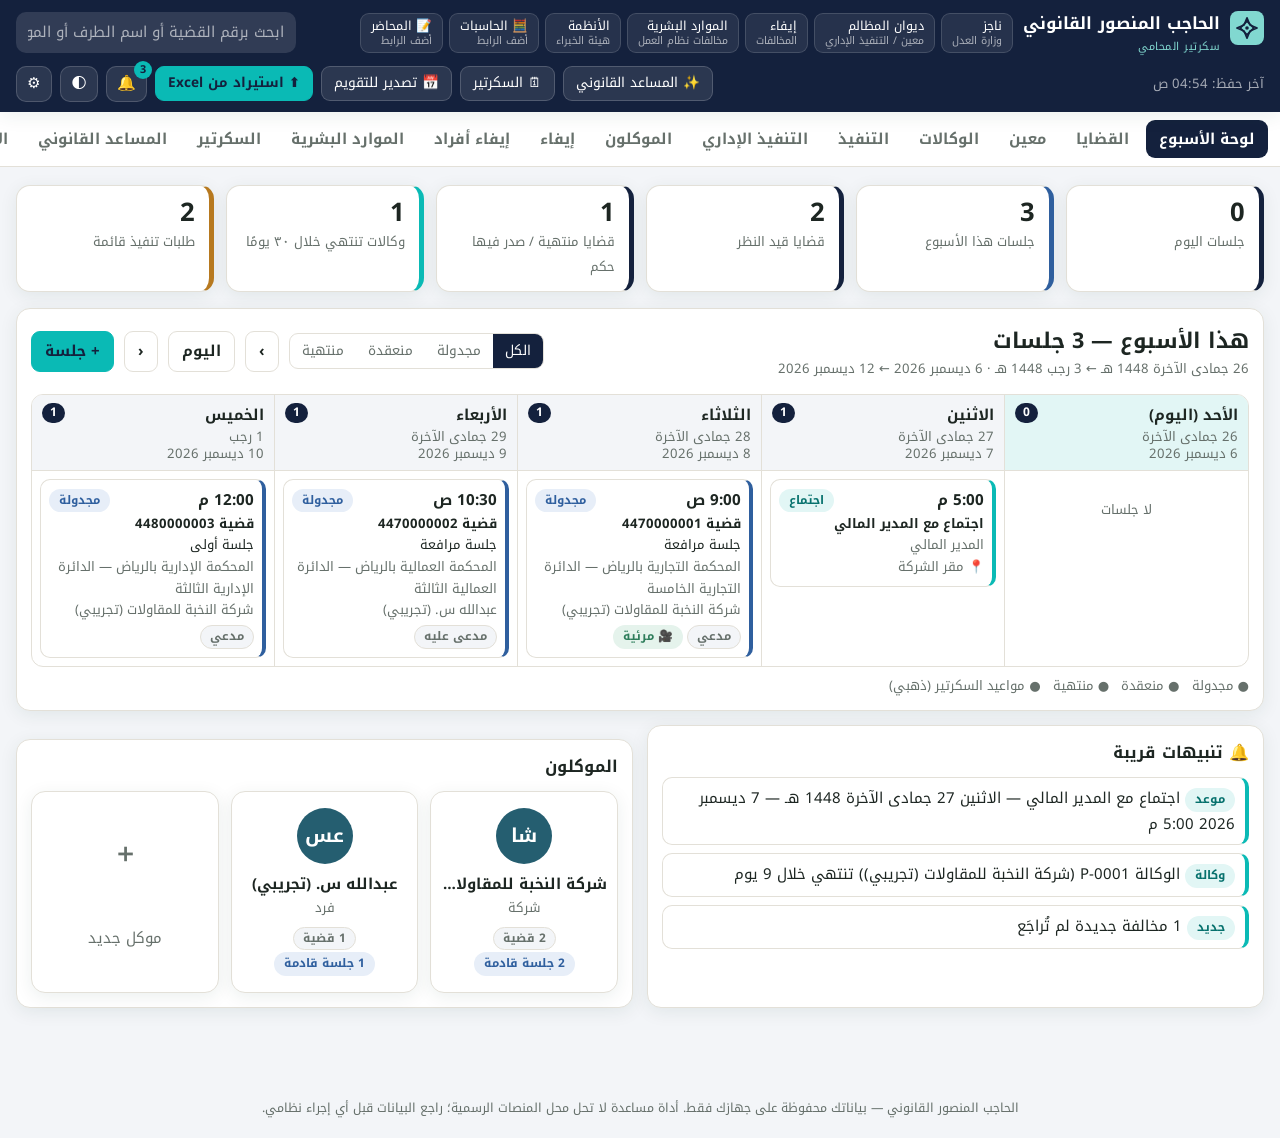
==== commit 0c0655a5: "Hajib: Diwan identity in navy + Tiffany blue - Replace copper with Tiffany: #0ABAB5 fills (navy text" ====
--- a/hajib/index.html
+++ b/hajib/index.html
@@ -46,7 +46,7 @@
 .portal{background:rgba(255,255,255,.08);border:1px solid rgba(255,255,255,.14);color:#fff;text-decoration:none;border-radius:9px;padding:4px 10px;font-size:.78rem;line-height:1.3}
 .portal small{display:block;color:rgba(255,255,255,.62);font-size:.66rem}
 .portal:hover{background:rgba(255,255,255,.16)}
-.portal.gold{background:var(--gold);color:#fff;border-color:var(--gold)} .portal.gold small{color:rgba(255,255,255,.85)}
+.portal.gold{background:var(--gold);color:var(--on-acc,#fff);border-color:var(--gold)} .portal.gold small{color:var(--on-acc,#fff);opacity:.8}
 .sp{flex:1}
 .gsearch{position:relative;min-width:200px;flex:0 1 280px}
 .gsearch input{width:100%;border:none;border-radius:10px;padding:8px 12px;background:rgba(255,255,255,.12);color:#fff}
@@ -56,13 +56,13 @@
 .gres div:hover{background:var(--gold-soft)}
 .ibtn{background:rgba(255,255,255,.1);border:1px solid rgba(255,255,255,.16);color:#fff;border-radius:10px;height:36px;min-width:36px;padding:0 10px;cursor:pointer;position:relative}
 .ibtn:hover{background:rgba(255,255,255,.2)}
-.dot-n{position:absolute;top:-6px;inset-inline-start:-6px;background:var(--gold);color:#fff;border-radius:20px;font-size:.68rem;padding:0 6px;font-weight:800}
+.dot-n{position:absolute;top:-6px;inset-inline-start:-6px;background:var(--gold);color:var(--on-acc,#fff);border-radius:20px;font-size:.68rem;padding:0 6px;font-weight:800}
 .tool-row{display:flex;gap:8px;padding:0 16px 10px;flex-wrap:wrap;align-items:center}
 .tbtn{background:rgba(255,255,255,.1);border:1px solid rgba(255,255,255,.18);color:#fff;border-radius:9px;padding:5px 12px;cursor:pointer;font-size:.85rem}
-.tbtn.gold{background:var(--gold);color:#fff;border-color:var(--gold);font-weight:700}
+.tbtn.gold{background:var(--gold);color:var(--on-acc,#fff);border-color:var(--gold);font-weight:700}
 .nav{display:flex;gap:4px;overflow-x:auto;background:var(--card);border-bottom:1px solid var(--line);padding:8px 12px;position:sticky;z-index:30;scrollbar-width:thin}
 .nav button{border:none;background:transparent;padding:7px 13px;border-radius:9px;cursor:pointer;white-space:nowrap;color:var(--muted);font-weight:600}
-.nav button.on{background:var(--pri);color:#fff}
+.nav button.on{background:var(--sel,var(--pri));color:var(--sel-t,#fff)}
 .nav button:hover:not(.on){background:var(--gold-soft);color:var(--ink)}
 main{max-width:1280px;margin:0 auto;padding:18px 16px 70px}
 h1{font-size:1.35rem;margin:0}
@@ -79,8 +79,8 @@
 /* buttons */
 .btn{border:1px solid var(--line);background:var(--card);border-radius:9px;padding:7px 13px;cursor:pointer;font-weight:600;white-space:nowrap}
 .btn:hover{border-color:var(--gold)}
-.btn.p{background:var(--pri);border-color:var(--pri);color:#fff}
-.btn.g{background:var(--gold);border-color:var(--gold);color:#fff}
+.btn.p{background:var(--sel,var(--pri));border-color:var(--sel,var(--pri));color:var(--sel-t,#fff)}
+.btn.g{background:var(--gold);border-color:var(--gold);color:var(--on-acc,#fff)}
 h1,h3,.brand,.kpi b,.md-h b,.whead b{font-family:var(--head,inherit)}
 .idcards{display:grid;grid-template-columns:repeat(auto-fit,minmax(200px,1fr));gap:10px;margin:8px 0}
 .idc{border:2px solid var(--line);border-radius:12px;overflow:hidden;cursor:pointer;background:var(--card)}
@@ -91,7 +91,7 @@
 .btn.s{padding:4px 9px;font-size:.8rem}
 .seg{display:inline-flex;border:1px solid var(--line);border-radius:9px;overflow:hidden;background:var(--card)}
 .seg button{border:none;background:transparent;padding:6px 12px;cursor:pointer;font-size:.85rem;color:var(--muted)}
-.seg button.on{background:var(--pri);color:#fff}
+.seg button.on{background:var(--sel,var(--pri));color:var(--sel-t,#fff)}
 .filters{display:flex;gap:8px;flex-wrap:wrap;align-items:center;margin-bottom:12px}
 .filters input,.filters select{border:1px solid var(--line);background:var(--card);border-radius:9px;padding:7px 10px}
 .filters input[type=search]{flex:1;min-width:180px}
@@ -142,7 +142,7 @@
 .fd .hint{color:var(--muted);font-size:.76rem;margin-top:3px}
 .tabs{display:flex;gap:4px;flex-wrap:wrap;border-bottom:1px solid var(--line);margin:-4px 0 12px;padding-bottom:8px}
 .tabs button{border:1px solid var(--line);background:var(--card);border-radius:8px;padding:5px 11px;cursor:pointer;font-size:.84rem}
-.tabs button.on{background:var(--pri);color:#fff;border-color:var(--pri)}
+.tabs button.on{background:var(--sel,var(--pri));color:var(--sel-t,#fff);border-color:var(--sel,var(--pri))}
 .kv{display:grid;grid-template-columns:repeat(auto-fit,minmax(200px,1fr));gap:8px}
 .kv div{background:var(--bg);border:1px solid var(--line);border-radius:9px;padding:7px 10px}
 .kv span{display:block;color:var(--muted);font-size:.74rem}
@@ -276,8 +276,8 @@
   mizan:'<path d="M32 13v34M22 47h20M14 21h36" stroke="P" stroke-width="3.4" stroke-linecap="round" fill="none"/><path d="M14 21l-6 13a6 6 0 0 0 12 0zM50 21l-6 13a6 6 0 0 0 12 0z" fill="P"/><circle cx="32" cy="13" r="3.4" fill="P"/>',
   qasr:'<path d="M15 53V33c0-10 7.6-18 17-18s17 8 17 18v20" fill="none" stroke="P" stroke-width="3.4"/><path d="M23 53V35c0-6 4-10.5 9-10.5s9 4.5 9 10.5v18" fill="P"/><path d="M11 53h42" stroke="P" stroke-width="3.4" stroke-linecap="round"/>'};
 const IDS={
-  diwan:{name:"الديوان",desc:"كحلي ونحاسي — خط كوفي حديث (Noto Kufi Arabic): رسمي واضح للمكاتب",font:"'Noto Kufi Arabic'",head:"'Noto Kufi Arabic'",
-    L:{pri:"#14213d",pri2:"#22365f",acc:"#b5651d",acc2:"#97521a",soft:"#f6eadf",bg:"#f3f4f7",accL:"#e3a56d"},D:{pri:"#101a30",pri2:"#1b2a4a",acc:"#c97a36",acc2:"#b5651d",soft:"#35281c",bg:"#0b101b",card:"#131b2b",line:"#233049",accL:"#e3a56d"}},
+  diwan:{name:"الديوان",desc:"كحلي وتيفاني — خط كوفي حديث (Noto Kufi Arabic): رسمي واضح للمكاتب",font:"'Noto Kufi Arabic'",head:"'Noto Kufi Arabic'",
+    L:{pri:"#14213d",pri2:"#22365f",acc:"#0ABAB5",acc2:"#06716D",soft:"#e2f6f5",bg:"#f3f5f8",accL:"#81D8D0",onAcc:"#14213d"},D:{pri:"#101a30",pri2:"#1b2a4a",acc:"#0ABAB5",acc2:"#81D8D0",soft:"#12302f",bg:"#0b101b",card:"#131b2b",line:"#233049",accL:"#81D8D0",onAcc:"#0b101b"}},
   midad:{name:"المِداد",desc:"عنابي ورملي — خط نسخ كلاسيكي (Amiri للعناوين وNoto Naskh للنص): وقار قضائي",font:"'Noto Naskh Arabic'",head:"'Amiri'",
     L:{pri:"#5b1a2b",pri2:"#76263b",acc:"#9a7442",acc2:"#7e5e34",soft:"#f3ebdf",bg:"#f7f3ee",accL:"#dcc6a2"},D:{pri:"#3d111d",pri2:"#5a1d2c",acc:"#b08a55",acc2:"#9a7442",soft:"#3a2e1f",bg:"#140b0e",card:"#1f1418",line:"#3a2429",accL:"#dcc6a2"}},
   mizan:{name:"الميزان",desc:"فحمي وفيروزي — خط عصري تقني (IBM Plex Sans Arabic): بسيط وعالي الوضوح في الجداول",font:"'IBM Plex Sans Arabic'",head:"'IBM Plex Sans Arabic'",
@@ -288,7 +288,7 @@
 const logoSVG=(k,size=34,I=IDS[k]||IDS.diwan)=>`<svg width="${size}" height="${size}" viewBox="0 0 64 64"><rect width="64" height="64" rx="15" fill="${I.L.accL}"/>${LOGO[k]||LOGO.diwan}</svg>`.replace(/"P"/g,`"${I.L.pri}"`).replace(/"A"/g,`"${I.L.accL}"`);
 function isDark(){const a=document.documentElement.getAttribute("data-theme");return a==="dark"||(a!=="light"&&matchMedia("(prefers-color-scheme: dark)").matches);}
 function applyId(){const k=IDS[S.settings.identity]?S.settings.identity:"diwan";const I=IDS[k];const v=isDark()?{...I.L,...I.D}:I.L;const st=document.documentElement.style;
-  [["--pri",v.pri],["--pri-2",v.pri2],["--gold",v.acc],["--gold-2",v.acc2],["--gold-soft",v.soft],["--bg",v.bg],["--acc-l",v.accL],["--head",I.head+",serif"]].forEach(([n,x])=>st.setProperty(n,x));
+  [["--pri",v.pri],["--pri-2",v.pri2],["--gold",v.acc],["--gold-2",v.acc2],["--gold-soft",v.soft],["--bg",v.bg],["--acc-l",v.accL],["--on-acc",v.onAcc||"#fff"],["--sel",isDark()?v.acc:v.pri],["--sel-t",isDark()?(v.onAcc||"#fff"):"#fff"],["--head",I.head+",serif"]].forEach(([n,x])=>st.setProperty(n,x));
   ["--card","--line"].forEach(n=>{const x=v[n.slice(2)];x?st.setProperty(n,x):st.removeProperty(n);});
   document.body.style.fontFamily=I.font+",'Segoe UI',Tahoma,system-ui,sans-serif";$("#brandLogo").innerHTML=logoSVG(k);
   const fav=$('link[rel="icon"]');if(fav)fav.href="data:image/svg+xml,"+encodeURIComponent(logoSVG(k,64));$('meta[name="theme-color"]').setAttribute("content",v.pri);}
